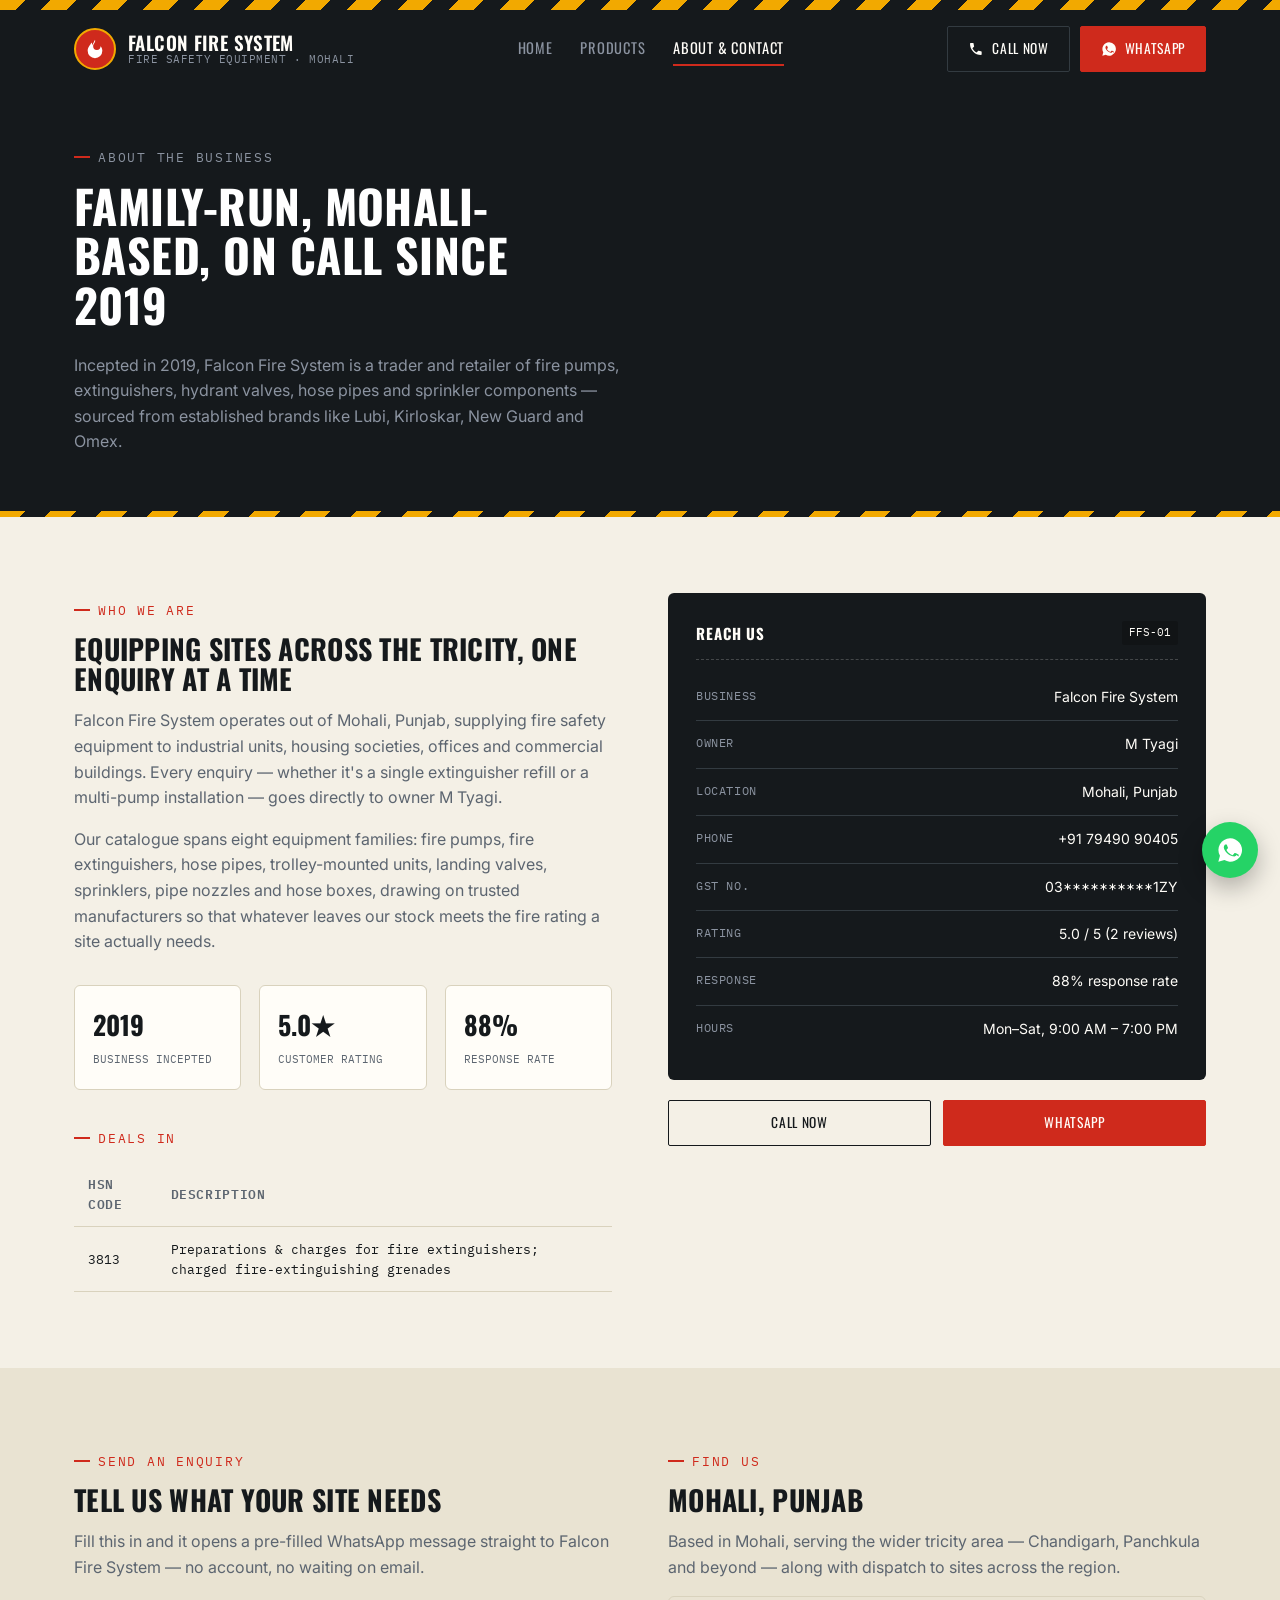
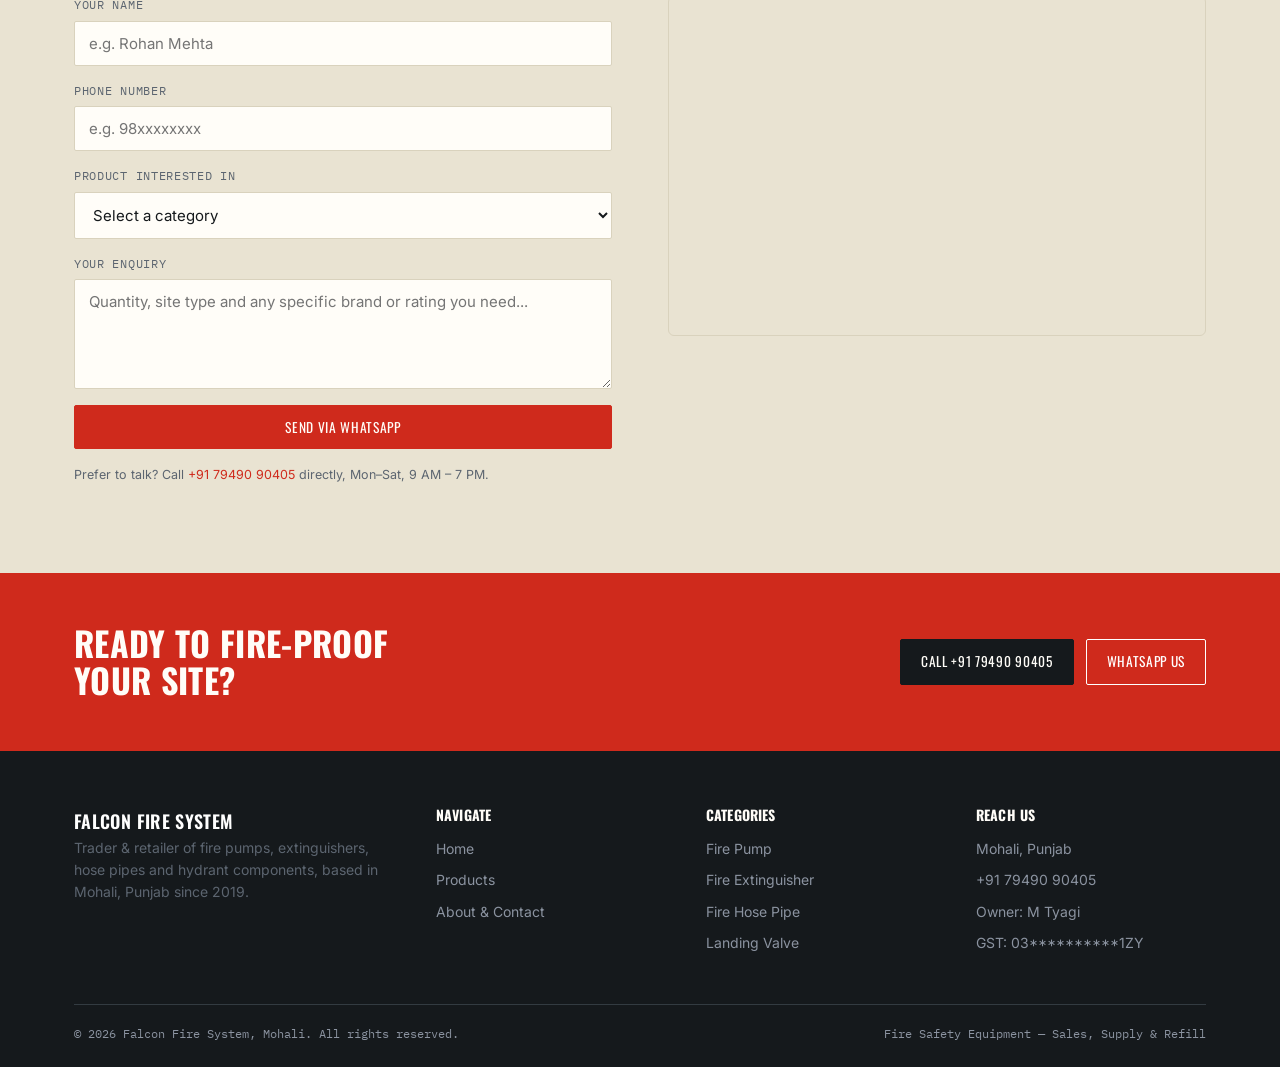
==== contact.html @ ad1ed97c "Update project" ====
<!DOCTYPE html>
<html lang="en">
<head>
<meta charset="UTF-8">
<meta name="viewport" content="width=device-width, initial-scale=1.0">
<title>About &amp; Contact | Falcon Fire System, Mohali</title>
<meta name="description" content="About Falcon Fire System — a Mohali-based fire safety trader since 2019. Call, WhatsApp or send an enquiry to owner M Tyagi.">
<link rel="icon" href="data:image/svg+xml,%3Csvg xmlns='http://www.w3.org/2000/svg' viewBox='0 0 100 100'%3E%3Ccircle cx='50' cy='50' r='48' fill='%23cf2a1c'/%3E%3Ctext x='50' y='68' font-size='60' text-anchor='middle' fill='white'%3E%F0%9F%94%A5%3C/text%3E%3C/svg%3E">
<link rel="stylesheet" href="style.css">
</head>
<body>

<div class="hazard"></div>
<header class="site-header">
  <div class="wrap header-inner">
    <a href="index.html" class="brand">
      <span class="brand-mark">
        <svg viewBox="0 0 24 24" fill="none" xmlns="http://www.w3.org/2000/svg"><path d="M12 2c1 3-2 4-2 7a4 4 0 0 0 8 0c1.5 1.5 2 3.5 2 5a8 8 0 1 1-16 0c0-4 3-6 4-9 1 1 1 2 1 3 1-2 2-4 3-6Z" fill="#fff"/></svg>
      </span>
      <span class="brand-text">
        <span class="brand-name">Falcon Fire System</span>
        <span class="brand-sub">FIRE SAFETY EQUIPMENT · MOHALI</span>
      </span>
    </a>
    <nav class="main-nav" id="mainNav">
      <ul>
        <li><a href="index.html">Home</a></li>
        <li><a href="products.html">Products</a></li>
        <li><a href="contact.html" class="active">About &amp; Contact</a></li>
      </ul>
    </nav>
    <div class="header-cta">
      <a href="tel:+917949090405" class="btn btn-ghost"><svg viewBox="0 0 24 24" fill="currentColor"><path d="M6.6 10.8c1.4 2.7 3.6 4.9 6.3 6.3l2.1-2.1c.3-.3.7-.4 1-.2 1.1.4 2.3.6 3.5.6.6 0 1 .4 1 1V20c0 .6-.4 1-1 1C10.6 21 3 13.4 3 4c0-.6.4-1 1-1h3.5c.6 0 1 .4 1 1 0 1.2.2 2.4.6 3.5.1.4 0 .8-.2 1L6.6 10.8Z"/></svg><span class="btn-ghost-text">Call Now</span></a>
      <a href="https://wa.me/917949090405?text=Hi%20Falcon%20Fire%20System%2C%20I%27d%20like%20a%20quote." target="_blank" rel="noopener" class="btn btn-fire"><svg viewBox="0 0 24 24" fill="currentColor"><path d="M12 2a10 10 0 0 0-8.6 15L2 22l5.2-1.4A10 10 0 1 0 12 2Zm5.6 14.2c-.2.6-1.3 1.2-1.8 1.3-.5.1-1 .1-3.3-.7-2.8-1-4.5-3.9-4.7-4.1-.1-.2-1.1-1.5-1.1-2.8s.7-2 .9-2.3c.2-.2.5-.3.7-.3h.5c.2 0 .4 0 .6.5.2.6.7 1.9.8 2 .1.2.1.4 0 .6-.1.2-.2.3-.4.5-.2.2-.4.4-.5.6-.2.2-.4.4-.2.7.2.4.9 1.5 1.9 2.4 1.3 1.2 2.4 1.5 2.8 1.7.4.2.6.1.8-.1.2-.3.9-1 1.1-1.4.2-.3.5-.3.8-.2.3.1 2 .9 2.3 1.1.3.2.5.3.6.4.1.2.1.9-.1 1.5Z"/></svg>WhatsApp</a>
    </div>
    <button class="nav-toggle" id="navToggle" aria-label="Toggle menu" aria-expanded="false">
      <svg viewBox="0 0 24 24" fill="none" stroke="currentColor" stroke-width="2"><path d="M3 6h18M3 12h18M3 18h18"/></svg>
    </button>
  </div>
</header>

<section class="bg-ink" style="padding:52px 0 40px;">
  <div class="wrap">
    <p class="eyebrow">About The Business</p>
    <h1 style="color:#fff;font-size:clamp(30px,4vw,46px);max-width:20ch;">Family-run, Mohali-based, on call since 2019</h1>
    <p style="max-width:56ch;">Incepted in 2019, Falcon Fire System is a trader and retailer of fire pumps, extinguishers, hydrant valves, hose pipes and sprinkler components — sourced from established brands like Lubi, Kirloskar, New Guard and Omex.</p>
  </div>
</section>
<div class="hazard thin"></div>

<section>
  <div class="wrap split">
    <div class="reveal">
      <p class="eyebrow">Who We Are</p>
      <h2 style="font-size:28px;">Equipping sites across the tricity, one enquiry at a time</h2>
      <p>Falcon Fire System operates out of Mohali, Punjab, supplying fire safety equipment to industrial units, housing societies, offices and commercial buildings. Every enquiry — whether it's a single extinguisher refill or a multi-pump installation — goes directly to owner M Tyagi.</p>
      <p>Our catalogue spans eight equipment families: fire pumps, fire extinguishers, hose pipes, trolley-mounted units, landing valves, sprinklers, pipe nozzles and hose boxes, drawing on trusted manufacturers so that whatever leaves our stock meets the fire rating a site actually needs.</p>
      <div class="stat-row">
        <div class="stat-box"><strong>2019</strong><span>Business Incepted</span></div>
        <div class="stat-box"><strong>5.0★</strong><span>Customer Rating</span></div>
        <div class="stat-box"><strong>88%</strong><span>Response Rate</span></div>
      </div>
      <p class="eyebrow" style="margin-top:8px;">Deals In</p>
      <table class="hsn-table">
        <thead><tr><th>HSN Code</th><th>Description</th></tr></thead>
        <tbody>
          <tr><td>3813</td><td>Preparations &amp; charges for fire extinguishers; charged fire-extinguishing grenades</td></tr>
        </tbody>
      </table>
    </div>

    <div class="reveal">
      <div class="info-tag">
        <div class="hero-tag-head" style="border-bottom-color:rgba(255,255,255,.2);">
          <strong>Reach Us</strong>
          <span class="mono">FFS-01</span>
        </div>
        <div class="info-row"><span>Business</span><span>Falcon Fire System</span></div>
        <div class="info-row"><span>Owner</span><span>M Tyagi</span></div>
        <div class="info-row"><span>Location</span><span>Mohali, Punjab</span></div>
        <div class="info-row"><span>Phone</span><span><a href="tel:+917949090405">+91 79490 90405</a></span></div>
        <div class="info-row"><span>GST No.</span><span>03**********1ZY</span></div>
        <div class="info-row"><span>Rating</span><span>5.0 / 5 (2 reviews)</span></div>
        <div class="info-row"><span>Response</span><span>88% response rate</span></div>
        <div class="info-row"><span>Hours</span><span>Mon–Sat, 9:00 AM – 7:00 PM</span></div>
      </div>
      <div style="display:flex;gap:12px;margin-top:20px;">
        <a href="tel:+917949090405" class="btn btn-outline" style="flex:1;justify-content:center;">Call Now</a>
        <a href="https://wa.me/917949090405?text=Hi%20Falcon%20Fire%20System%2C%20I%27d%20like%20a%20quote." target="_blank" rel="noopener" class="btn btn-fire" style="flex:1;justify-content:center;">WhatsApp</a>
      </div>
    </div>
  </div>
</section>

<section class="bg-dim">
  <div class="wrap split">
    <div class="reveal">
      <p class="eyebrow">Send An Enquiry</p>
      <h2 style="font-size:28px;">Tell us what your site needs</h2>
      <p>Fill this in and it opens a pre-filled WhatsApp message straight to Falcon Fire System — no account, no waiting on email.</p>
      <form class="contact-form" id="contactForm" novalidate>
        <div class="field">
          <label for="name">Your Name</label>
          <input type="text" id="name" name="name" placeholder="e.g. Rohan Mehta" required>
        </div>
        <div class="field">
          <label for="phone">Phone Number</label>
          <input type="tel" id="phone" name="phone" placeholder="e.g. 98xxxxxxxx" required>
        </div>
        <div class="field">
          <label for="product">Product Interested In</label>
          <select id="product" name="product">
            <option value="">Select a category</option>
            <option>Fire Pump</option>
            <option>Electric Fire Pump Set</option>
            <option>Diesel Fire Pump Set</option>
            <option>Fire Pump Control Panel</option>
            <option>Fire Pump Manifold / Assembly</option>
            <option>Electric Fire Pump Set</option>
            <option>Diesel Fire Pump Set</option>
            <option>Fire Pump Control Panel</option>
            <option>Fire Pump Manifold / Assembly</option>
            <option>Fire Extinguisher</option>
            <option>Fire Hose Pipe</option>
            <option>Trolley Mounted Extinguisher</option>
            <option>Landing Valve</option>
            <option>Fire Sprinkler</option>
            <option>Pipe Nozzle</option>
            <option>Fire Hose Box</option>
            <option>Not Sure / Ask Falcon</option>
          </select>
        </div>
        <div class="field">
          <label for="message">Your Enquiry</label>
          <textarea id="message" name="message" placeholder="Quantity, site type and any specific brand or rating you need..." required></textarea>
        </div>
        <button type="submit" class="btn btn-fire" style="justify-content:center;">Send via WhatsApp</button>
        <p class="form-status" id="formStatus"></p>
        <p class="form-note">Prefer to talk? Call <a href="tel:+917949090405" style="color:var(--fire);">+91 79490 90405</a> directly, Mon–Sat, 9 AM – 7 PM.</p>
      </form>
    </div>

    <div class="reveal">
      <p class="eyebrow">Find Us</p>
      <h2 style="font-size:28px;">Mohali, Punjab</h2>
      <p>Based in Mohali, serving the wider tricity area — Chandigarh, Panchkula and beyond — along with dispatch to sites across the region.</p>
      <div class="map-block">
        <iframe
          src="https://www.google.com/maps?q=Mohali,Punjab&output=embed"
          width="100%" height="100%" style="border:0;" allowfullscreen loading="lazy"
          referrerpolicy="no-referrer-when-downgrade"
          title="Falcon Fire System location map">
        </iframe>
      </div>
    </div>
  </div>
</section>

<div class="cta-band">
  <div class="wrap cta-inner">
    <h2>Ready to fire-proof your site?</h2>
    <div class="cta-actions">
      <a href="tel:+917949090405" class="btn btn-dark">Call +91 79490 90405</a>
      <a href="https://wa.me/917949090405?text=Hi%20Falcon%20Fire%20System%2C%20I%27d%20like%20a%20quote." target="_blank" rel="noopener" class="btn btn-ghost" style="border-color:#fff;color:#fff;">WhatsApp Us</a>
    </div>
  </div>
</div>

<footer class="site-footer">
  <div class="wrap">
    <div class="footer-grid">
      <div class="footer-brand">
        <span class="brand-name" style="color:#fff;font-family:'Oswald',sans-serif;font-size:18px;">Falcon Fire System</span>
        <p>Trader &amp; retailer of fire pumps, extinguishers, hose pipes and hydrant components, based in Mohali, Punjab since 2019.</p>
      </div>
      <div>
        <h4>Navigate</h4>
        <ul>
          <li><a href="index.html">Home</a></li>
          <li><a href="products.html">Products</a></li>
          <li><a href="contact.html">About &amp; Contact</a></li>
        </ul>
      </div>
      <div>
        <h4>Categories</h4>
        <ul>
          <li><a href="products.html#fire-pump">Fire Pump</a></li>
          <li><a href="products.html#fire-extinguisher">Fire Extinguisher</a></li>
          <li><a href="products.html#fire-hose-pipe">Fire Hose Pipe</a></li>
          <li><a href="products.html#landing-valve">Landing Valve</a></li>
        </ul>
      </div>
      <div>
        <h4>Reach Us</h4>
        <ul>
          <li>Mohali, Punjab</li>
          <li><a href="tel:+917949090405">+91 79490 90405</a></li>
          <li>Owner: M Tyagi</li>
          <li>GST: 03**********1ZY</li>
        </ul>
      </div>
    </div>
    <div class="footer-bottom">
      <span>© <span id="year"></span> Falcon Fire System, Mohali. All rights reserved.</span>
      <span>Fire Safety Equipment — Sales, Supply &amp; Refill</span>
    </div>
  </div>
</footer>

<a href="https://wa.me/917949090405?text=Hi%20Falcon%20Fire%20System%2C%20I%27d%20like%20a%20quote." target="_blank" rel="noopener" class="whatsapp-float" aria-label="Chat on WhatsApp">
  <svg viewBox="0 0 24 24"><path d="M12 2a10 10 0 0 0-8.6 15L2 22l5.2-1.4A10 10 0 1 0 12 2Zm5.6 14.2c-.2.6-1.3 1.2-1.8 1.3-.5.1-1 .1-3.3-.7-2.8-1-4.5-3.9-4.7-4.1-.1-.2-1.1-1.5-1.1-2.8s.7-2 .9-2.3c.2-.2.5-.3.7-.3h.5c.2 0 .4 0 .6.5.2.6.7 1.9.8 2 .1.2.1.4 0 .6-.1.2-.2.3-.4.5-.2.2-.4.4-.5.6-.2.2-.4.4-.2.7.2.4.9 1.5 1.9 2.4 1.3 1.2 2.4 1.5 2.8 1.7.4.2.6.1.8-.1.2-.3.9-1 1.1-1.4.2-.3.5-.3.8-.2.3.1 2 .9 2.3 1.1.3.2.5.3.6.4.1.2.1.9-.1 1.5Z"/></svg>
</a>

<script src="script.js"></script>
</body>
</html>
---- style.css ----
/* ==========================================================================
   FALCON FIRE SYSTEM — design tokens
   Palette:  --ink (charcoal steel) / --fire (alarm red) / --amber (hazard)
             --paper (warm off-white) / --steel (secondary text)
   Type:     Oswald (display/stencil) · Inter (body) · IBM Plex Mono (specs/codes)
   Signature: die-cut "inspection tag" card — modeled on the red service tag
              wired to every real extinguisher.
   ========================================================================== */

@import url('https://fonts.googleapis.com/css2?family=Oswald:wght@400;500;600;700&family=Inter:wght@400;500;600;700&family=IBM+Plex+Mono:wght@400;500;600&display=swap');

:root{
  --ink:#15191c;
  --ink-soft:#20262b;
  --fire:#cf2a1c;
  --fire-dark:#a71f14;
  --amber:#f2a900;
  --paper:#f4f0e6;
  --paper-dim:#e9e3d2;
  --steel:#5c6570;
  --steel-light:#8b93a0;
  --line:#d9d2bd;
  --line-dark:#333b41;
  --white:#fffdf8;
  --radius:2px;
  --shadow:0 10px 30px rgba(21,25,28,0.12);
}

*,*::before,*::after{box-sizing:border-box;}
html{scroll-behavior:smooth;}
@media (prefers-reduced-motion:reduce){
  html{scroll-behavior:auto;}
  *{animation-duration:0.01ms !important;animation-iteration-count:1 !important;transition-duration:0.01ms !important;}
}

body{
  margin:0;
  background:var(--paper);
  color:var(--ink);
  font-family:'Inter',sans-serif;
  font-size:16px;
  line-height:1.6;
  -webkit-font-smoothing:antialiased;
}

h1,h2,h3,h4{
  font-family:'Oswald',sans-serif;
  text-transform:uppercase;
  letter-spacing:0.01em;
  margin:0 0 .5em;
  color:var(--ink);
  line-height:1.08;
}

p{margin:0 0 1em;color:var(--steel);}
a{color:inherit;text-decoration:none;}
ul{margin:0;padding:0;list-style:none;}
img{max-width:100%;display:block;}
.mono{font-family:'IBM Plex Mono',monospace;}

.wrap{max-width:1180px;margin:0 auto;padding:0 24px;}
.eyebrow{
  font-family:'IBM Plex Mono',monospace;
  font-size:12.5px;
  letter-spacing:0.14em;
  text-transform:uppercase;
  color:var(--fire);
  display:inline-flex;
  align-items:center;
  gap:8px;
  margin-bottom:14px;
}
.eyebrow::before{content:"";width:16px;height:2px;background:var(--fire);display:inline-block;}

/* ---------- hazard stripe divider (signature motif, used sparingly) ---------- */
.hazard{
  height:10px;
  background:repeating-linear-gradient(135deg,var(--amber) 0 18px,var(--ink) 18px 36px);
}
.hazard.thin{height:6px;}

/* ---------- header ---------- */
.site-header{
  background:var(--ink);
  color:var(--white);
  position:sticky;
  top:0;
  z-index:50;
}
.header-inner{
  display:flex;
  align-items:center;
  justify-content:space-between;
  padding:16px 24px;
  gap:20px;
}
.brand{display:flex;align-items:center;gap:12px;}
.brand-mark{
  width:42px;height:42px;flex:0 0 42px;
  background:var(--fire);
  border-radius:50%;
  display:flex;align-items:center;justify-content:center;
  border:2px solid var(--amber);
}
.brand-mark svg{width:22px;height:22px;}
.brand-text{display:flex;flex-direction:column;line-height:1.15;}
.brand-name{font-family:'Oswald',sans-serif;font-size:19px;font-weight:600;letter-spacing:.02em;text-transform:uppercase;}
.brand-sub{font-family:'IBM Plex Mono',monospace;font-size:11px;color:var(--steel-light);letter-spacing:.05em;}

.main-nav{display:flex;align-items:center;gap:32px;}
.main-nav ul{display:flex;gap:28px;}
.main-nav a{
  font-family:'Oswald',sans-serif;
  font-size:14.5px;
  letter-spacing:.05em;
  text-transform:uppercase;
  color:var(--steel-light);
  padding:6px 0;
  border-bottom:2px solid transparent;
  transition:color .15s, border-color .15s;
}
.main-nav a:hover,.main-nav a.active{color:var(--white);border-color:var(--fire);}

.header-cta{display:flex;gap:10px;align-items:center;}
.nav-toggle{
  display:none;
  background:none;border:1px solid var(--line-dark);border-radius:var(--radius);
  width:42px;height:42px;color:var(--white);cursor:pointer;
  align-items:center;justify-content:center;
}
.nav-toggle svg{width:20px;height:20px;}

.btn{
  font-family:'Oswald',sans-serif;
  font-size:13.5px;
  letter-spacing:.05em;
  text-transform:uppercase;
  padding:11px 20px;
  border-radius:var(--radius);
  display:inline-flex;
  align-items:center;
  gap:8px;
  border:1.5px solid transparent;
  cursor:pointer;
  transition:transform .12s ease, background .15s, border-color .15s, color .15s;
  white-space:nowrap;
}
.btn:active{transform:translateY(1px);}
.btn-fire{background:var(--fire);color:var(--white);border-color:var(--fire);}
.btn-fire:hover{background:var(--fire-dark);border-color:var(--fire-dark);}
.btn-ghost{background:transparent;color:var(--white);border-color:var(--line-dark);}
.btn-ghost:hover{border-color:var(--amber);color:var(--amber);}
.btn-dark{background:var(--ink);color:var(--white);border-color:var(--ink);}
.btn-dark:hover{background:var(--ink-soft);}
.btn-outline{background:transparent;color:var(--ink);border-color:var(--ink);}
.btn-outline:hover{background:var(--ink);color:var(--white);}
.btn svg{width:16px;height:16px;flex:0 0 16px;}

/* ---------- hero ---------- */
.hero{
  background:var(--ink);
  color:var(--white);
  padding:72px 0 88px;
  position:relative;
  overflow:hidden;
}
.hero::after{
  content:"";
  position:absolute;
  right:-10%;
  top:-20%;
  width:520px;height:520px;
  background:radial-gradient(circle,rgba(207,42,28,.35) 0%,rgba(207,42,28,0) 70%);
  pointer-events:none;
}
.hero-grid{display:grid;grid-template-columns:1.1fr .9fr;gap:56px;align-items:center;position:relative;z-index:1;}
.hero h1{
  font-size:clamp(38px,5.2vw,64px);
  color:var(--white);
  max-width:12ch;
}
.hero h1 span{color:var(--amber);}
.hero-lede{color:var(--steel-light);font-size:17.5px;max-width:46ch;margin-bottom:28px;}
.hero-actions{display:flex;gap:14px;flex-wrap:wrap;margin-bottom:34px;}
.hero-meta{display:flex;gap:28px;flex-wrap:wrap;border-top:1px solid var(--line-dark);padding-top:22px;}
.hero-meta div{display:flex;flex-direction:column;gap:2px;}
.hero-meta strong{font-family:'Oswald',sans-serif;font-size:24px;color:var(--white);}
.hero-meta span{font-family:'IBM Plex Mono',monospace;font-size:11.5px;color:var(--steel-light);letter-spacing:.04em;text-transform:uppercase;}

/* the tag illustration on the hero */
.hero-tag{
  background:var(--fire);
  border-radius:6px;
  padding:30px 26px;
  position:relative;
  color:var(--white);
  transform:rotate(2.5deg);
  box-shadow:0 25px 50px rgba(0,0,0,.4);
}
.hero-tag::before{
  content:"";
  position:absolute;
  top:18px;left:-14px;
  width:26px;height:26px;
  background:var(--ink);
  border-radius:50%;
  border:4px solid var(--paper);
}
.hero-tag-head{display:flex;justify-content:space-between;align-items:flex-start;border-bottom:1.5px dashed rgba(255,255,255,.5);padding-bottom:14px;margin-bottom:14px;}
.hero-tag-head strong{font-family:'Oswald',sans-serif;font-size:15px;letter-spacing:.06em;text-transform:uppercase;}
.hero-tag-head span{font-family:'IBM Plex Mono',monospace;font-size:11px;background:rgba(0,0,0,.2);padding:3px 7px;border-radius:2px;}
.hero-tag-row{display:flex;justify-content:space-between;font-family:'IBM Plex Mono',monospace;font-size:13px;padding:6px 0;border-bottom:1px solid rgba(255,255,255,.18);}
.hero-tag-row span:first-child{color:rgba(255,255,255,.7);}
.hero-tag-foot{margin-top:14px;font-family:'IBM Plex Mono',monospace;font-size:11px;color:rgba(255,255,255,.8);}

/* ---------- section shell ---------- */
section{padding:76px 0;}
.section-head{display:flex;justify-content:space-between;align-items:flex-end;gap:24px;margin-bottom:40px;flex-wrap:wrap;}
.section-head h2{font-size:clamp(28px,3.4vw,40px);max-width:16ch;}
.section-head p{max-width:40ch;margin:0;}

.bg-ink{background:var(--ink);color:var(--white);}
.bg-ink h2,.bg-ink h3,.bg-ink h4{color:var(--white);}
.bg-ink p{color:var(--steel-light);}
.bg-dim{background:var(--paper-dim);}

/* ---------- trust bar ---------- */
.trust-bar{
  display:grid;
  grid-template-columns:repeat(4,1fr);
  border-top:1px solid var(--line-dark);
  border-bottom:1px solid var(--line-dark);
}
.trust-bar div{padding:22px 24px;border-right:1px solid var(--line-dark);}
.trust-bar div:last-child{border-right:none;}
.trust-bar strong{display:block;font-family:'Oswald',sans-serif;font-size:26px;color:var(--white);}
.trust-bar span{font-family:'IBM Plex Mono',monospace;font-size:11.5px;color:var(--steel-light);text-transform:uppercase;letter-spacing:.04em;}

/* ---------- inspection-tag cards (signature) ---------- */
.tag-grid{display:grid;grid-template-columns:repeat(4,1fr);gap:22px;}
.tag-card{
  background:var(--white);
  border:1px solid var(--line);
  border-radius:6px;
  padding:22px 20px 20px;
  position:relative;
  transition:transform .18s ease, box-shadow .18s ease, border-color .18s ease;
}
.tag-card::before{
  content:"";
  position:absolute;
  top:16px;left:-9px;
  width:16px;height:16px;
  background:var(--paper);
  border:3px solid var(--ink);
  border-radius:50%;
}
.tag-card::after{
  content:"";
  position:absolute;
  left:14px;right:14px;top:56px;
  border-top:1.5px dashed var(--line);
}
.tag-card:hover{transform:translateY(-4px);box-shadow:var(--shadow);border-color:var(--fire);}
.tag-card-num{font-family:'IBM Plex Mono',monospace;font-size:11px;color:var(--fire);letter-spacing:.06em;}
.tag-card h3{font-size:19px;margin:10px 0 22px;min-height:46px;}
.tag-card p{font-size:13.5px;margin-bottom:0;}
.tag-card .count{font-family:'IBM Plex Mono',monospace;font-size:12px;color:var(--steel);}

/* ---------- product cards ---------- */
.filter-bar{display:flex;flex-wrap:wrap;gap:10px;margin-bottom:36px;}
.filter-btn{
  font-family:'IBM Plex Mono',monospace;
  font-size:12.5px;
  letter-spacing:.03em;
  text-transform:uppercase;
  padding:9px 16px;
  border:1.5px solid var(--line);
  border-radius:20px;
  background:var(--white);
  color:var(--steel);
  cursor:pointer;
  transition:all .15s;
}
.filter-btn:hover{border-color:var(--fire);color:var(--fire);}
.filter-btn.active{background:var(--ink);border-color:var(--ink);color:var(--white);}

.product-grid{display:grid;grid-template-columns:repeat(3,1fr);gap:24px;}
.product-card{
  background:var(--white);
  border:1px solid var(--line);
  border-radius:6px;
  overflow:hidden;
  transition:transform .18s ease, box-shadow .18s ease;
  display:flex;flex-direction:column;
}
.product-card:hover{transform:translateY(-4px);box-shadow:var(--shadow);}
.product-media{
  height:8px;
  background:repeating-linear-gradient(135deg,var(--amber) 0 12px,var(--ink) 12px 24px);
}
.product-body{padding:20px 20px 22px;display:flex;flex-direction:column;gap:12px;flex:1;}
.product-cat{font-family:'IBM Plex Mono',monospace;font-size:10.5px;text-transform:uppercase;letter-spacing:.08em;color:var(--fire);}
.product-card h3{font-size:17px;margin:0;text-transform:none;letter-spacing:0;font-weight:600;}
.product-price{font-family:'IBM Plex Mono',monospace;font-size:18px;color:var(--ink);font-weight:600;}
.product-price span{font-size:12px;color:var(--steel);font-weight:400;}
.spec-list{display:grid;grid-template-columns:1fr 1fr;gap:6px 12px;padding-top:10px;border-top:1px solid var(--line);margin-top:auto;}
.spec-list div{font-family:'IBM Plex Mono',monospace;font-size:11.5px;color:var(--steel);}
.spec-list b{color:var(--ink);display:block;font-size:12px;}
.product-actions{display:flex;gap:8px;margin-top:6px;}
.product-actions .btn{flex:1;justify-content:center;padding:9px 10px;font-size:12px;}

.hidden{display:none !important;}

/* ---------- process ---------- */
.process-list{display:grid;grid-template-columns:repeat(4,1fr);gap:0;border-top:1px solid var(--line-dark);}
.process-item{padding:26px 22px;border-right:1px solid var(--line-dark);}
.process-item:last-child{border-right:none;}
.process-num{font-family:'IBM Plex Mono',monospace;color:var(--amber);font-size:13px;}
.process-item h4{color:var(--white);font-size:17px;margin:10px 0 8px;}
.process-item p{font-size:13.5px;color:var(--steel-light);margin:0;}

/* ---------- CTA band ---------- */
.cta-band{
  background:var(--fire);
  color:var(--white);
  padding:52px 0;
}
.cta-inner{display:flex;justify-content:space-between;align-items:center;gap:24px;flex-wrap:wrap;}
.cta-inner h2{color:var(--white);font-size:clamp(24px,3vw,34px);margin:0;max-width:20ch;}
.cta-inner .btn-dark{background:var(--ink);border-color:var(--ink);}
.cta-actions{display:flex;gap:12px;flex-wrap:wrap;}

/* ---------- about / contact ---------- */
.split{display:grid;grid-template-columns:1fr 1fr;gap:56px;align-items:start;}
.info-tag{
  background:var(--ink);
  color:var(--white);
  border-radius:6px;
  padding:28px;
}
.info-row{display:flex;justify-content:space-between;padding:12px 0;border-bottom:1px solid var(--line-dark);font-size:14px;}
.info-row:last-child{border-bottom:none;}
.info-row span:first-child{color:var(--steel-light);font-family:'IBM Plex Mono',monospace;font-size:12px;text-transform:uppercase;letter-spacing:.05em;}
.info-row span:last-child{text-align:right;}

.stat-row{display:grid;grid-template-columns:repeat(3,1fr);gap:18px;margin:30px 0;}
.stat-box{border:1px solid var(--line);border-radius:6px;padding:18px;background:var(--white);}
.stat-box strong{display:block;font-family:'Oswald',sans-serif;font-size:26px;}
.stat-box span{font-family:'IBM Plex Mono',monospace;font-size:11px;color:var(--steel);text-transform:uppercase;}

form.contact-form{display:flex;flex-direction:column;gap:16px;}
.field{display:flex;flex-direction:column;gap:6px;}
.field label{font-family:'IBM Plex Mono',monospace;font-size:11.5px;text-transform:uppercase;letter-spacing:.06em;color:var(--steel);}
.field input,.field select,.field textarea{
  font-family:'Inter',sans-serif;
  font-size:15px;
  padding:12px 14px;
  border:1.5px solid var(--line);
  border-radius:var(--radius);
  background:var(--white);
  color:var(--ink);
}
.field input:focus,.field select:focus,.field textarea:focus{
  outline:none;border-color:var(--fire);
  box-shadow:0 0 0 3px rgba(207,42,28,.12);
}
.field textarea{resize:vertical;min-height:110px;}
.form-note{font-size:12.5px;color:var(--steel);}
.form-status{font-family:'IBM Plex Mono',monospace;font-size:13px;padding:10px 14px;border-radius:4px;display:none;}
.form-status.show{display:block;}
.form-status.ok{background:#e7f4ea;color:#1c6b32;border:1px solid #bfe3c7;}

.hsn-table{width:100%;border-collapse:collapse;font-family:'IBM Plex Mono',monospace;font-size:12.5px;}
.hsn-table th,.hsn-table td{text-align:left;padding:12px 14px;border-bottom:1px solid var(--line);}
.hsn-table th{text-transform:uppercase;letter-spacing:.05em;color:var(--steel);font-weight:600;}

.map-block{border:1px solid var(--line);border-radius:6px;overflow:hidden;height:340px;}

/* ---------- footer ---------- */
.site-footer{background:var(--ink);color:var(--steel-light);padding:56px 0 24px;}
.footer-grid{display:grid;grid-template-columns:1.4fr 1fr 1fr 1fr;gap:40px;margin-bottom:40px;}
.footer-grid h4{color:var(--white);font-size:14px;margin-bottom:16px;}
.footer-grid li{margin-bottom:9px;font-size:14px;}
.footer-grid a:hover{color:var(--amber);}
.footer-brand p{max-width:34ch;font-size:14px;}
.footer-bottom{
  border-top:1px solid var(--line-dark);
  padding-top:20px;
  display:flex;justify-content:space-between;flex-wrap:wrap;gap:10px;
  font-family:'IBM Plex Mono',monospace;font-size:11.5px;color:var(--steel-light);
}

.whatsapp-float{
  position:fixed;right:22px;bottom:22px;z-index:60;
  width:56px;height:56px;border-radius:50%;
  background:#25d366;display:flex;align-items:center;justify-content:center;
  box-shadow:0 10px 24px rgba(0,0,0,.28);
  transition:transform .15s;
}
.whatsapp-float:hover{transform:scale(1.08);}
.whatsapp-float svg{width:28px;height:28px;fill:#fff;}

/* ---------- reveal-on-scroll ---------- */
.reveal{opacity:0;transform:translateY(18px);transition:opacity .5s ease, transform .5s ease;}
.reveal.in{opacity:1;transform:translateY(0);}

/* ==========================================================================
   Responsive
   ========================================================================== */
@media (max-width:980px){
  .hero-grid{grid-template-columns:1fr;}
  .hero-tag{max-width:380px;transform:rotate(1deg);}
  .tag-grid{grid-template-columns:repeat(2,1fr);}
  .product-grid{grid-template-columns:repeat(2,1fr);}
  .process-list{grid-template-columns:repeat(2,1fr);}
  .process-item{border-bottom:1px solid var(--line-dark);}
  .footer-grid{grid-template-columns:1fr 1fr;}
  .split{grid-template-columns:1fr;}
  .trust-bar{grid-template-columns:repeat(2,1fr);}
}
@media (max-width:760px){
  .main-nav{
    position:absolute;top:100%;left:0;right:0;
    background:var(--ink);
    flex-direction:column;align-items:stretch;
    padding:10px 24px 22px;
    display:none;
    border-top:1px solid var(--line-dark);
  }
  .main-nav.open{display:flex;}
  .main-nav ul{flex-direction:column;gap:4px;}
  .main-nav ul a{display:block;padding:12px 0;border-bottom:1px solid var(--line-dark);}
  .header-cta .btn-ghost-text{display:none;}
  .nav-toggle{display:flex;}
  .header-cta{gap:8px;}
  section{padding:56px 0;}
  .hero{padding:52px 0 64px;}
  .tag-grid{grid-template-columns:1fr 1fr;}
  .product-grid{grid-template-columns:1fr;}
  .cta-inner{flex-direction:column;align-items:flex-start;}
  .footer-grid{grid-template-columns:1fr 1fr;gap:28px;}
  .hero-meta{gap:20px;}
}
@media (max-width:480px){
  .tag-grid{grid-template-columns:1fr;}
  .trust-bar{grid-template-columns:1fr 1fr;}
  .footer-grid{grid-template-columns:1fr;}
}

/* =========================================================
   PREMIUM FIRE PUMP CATALOGUE — 2026 PRODUCT UPDATE
   ========================================================= */
.catalog-hero{
  background:
    radial-gradient(circle at 82% 24%,rgba(207,42,28,.18),transparent 34%),
    linear-gradient(135deg,#101316 0%,#181c20 58%,#20252a 100%);
  color:#fff;
  padding:66px 0;
  overflow:hidden;
}
.catalog-hero-grid{display:grid;grid-template-columns:1.04fr .96fr;gap:52px;align-items:center;}
.catalog-hero h1{font-size:clamp(38px,5vw,62px);line-height:1.02;color:#fff;max-width:13ch;margin-bottom:20px;}
.catalog-lede{color:#c9ced4;font-size:16.5px;line-height:1.75;max-width:62ch;}
.catalog-stats{display:flex;gap:14px;flex-wrap:wrap;margin-top:28px;}
.catalog-stats div{min-width:138px;padding:14px 16px;border:1px solid rgba(255,255,255,.12);background:rgba(255,255,255,.045);border-radius:6px;}
.catalog-stats strong{display:block;font-family:'Oswald',sans-serif;font-size:24px;color:#fff;}
.catalog-stats span{font-family:'IBM Plex Mono',monospace;font-size:10.5px;color:#aeb5bc;text-transform:uppercase;letter-spacing:.05em;}
.catalog-hero-media{position:relative;border:1px solid rgba(255,255,255,.14);background:#e8e9ea;padding:10px;border-radius:10px;box-shadow:0 30px 70px rgba(0,0,0,.34);}
.catalog-hero-media::after{content:"";position:absolute;inset:-1px;border-radius:10px;pointer-events:none;box-shadow:inset 0 0 0 1px rgba(255,255,255,.12);}
.catalog-hero-media img{display:block;width:100%;aspect-ratio:4/3;object-fit:cover;border-radius:5px;}
.hero-product-chip{position:absolute;left:24px;bottom:24px;background:rgba(17,20,23,.92);color:#fff;padding:9px 13px;border-left:3px solid var(--fire);font-family:'IBM Plex Mono',monospace;font-size:11px;letter-spacing:.04em;text-transform:uppercase;box-shadow:0 8px 24px rgba(0,0,0,.25);}
.catalog-section{padding:72px 0 84px;background:linear-gradient(180deg,#f8f7f3 0%,#f1f0eb 100%);}
.catalog-topline{display:grid;grid-template-columns:1fr .75fr;gap:42px;align-items:end;margin-bottom:34px;}
.catalog-topline h2{font-size:clamp(30px,3.5vw,44px);margin-bottom:0;}
.catalog-topline>p{margin:0;color:var(--steel);font-size:14.5px;line-height:1.7;}
.catalog-count-row{display:flex;justify-content:space-between;align-items:center;gap:16px;flex-wrap:wrap;margin:-10px 0 26px;}
.catalog-count-row p{margin:0;font-size:12px;color:var(--steel);}
.quote-note{font-family:'IBM Plex Mono',monospace;font-size:11px;color:var(--steel);}
.quote-note b{color:var(--fire);}
.product-grid-premium{grid-template-columns:repeat(3,minmax(0,1fr));gap:24px;align-items:stretch;}
.product-card-premium{border:1px solid #d8d7d1;border-radius:9px;background:#fff;box-shadow:0 8px 22px rgba(20,25,29,.04);overflow:hidden;}
.product-card-premium:hover{transform:translateY(-7px);box-shadow:0 22px 45px rgba(20,25,29,.13);border-color:#c7c5bd;}
.product-image-wrap{height:250px;position:relative;overflow:hidden;background:#e5e6e7;border-bottom:1px solid #deddd7;}
.product-image-wrap img{width:100%;height:100%;object-fit:cover;display:block;transition:transform .45s ease;}
.product-card-premium:hover .product-image-wrap img{transform:scale(1.045);}
.product-image-wrap.portrait-media img{object-fit:contain;background:linear-gradient(135deg,#dedede,#f2f2f2);}
.product-code{position:absolute;top:14px;left:14px;background:rgba(15,17,19,.9);color:#fff;border-left:3px solid var(--fire);padding:7px 9px;font-family:'IBM Plex Mono',monospace;font-size:10px;letter-spacing:.07em;box-shadow:0 5px 15px rgba(0,0,0,.2);}
.product-card-premium .product-body{padding:20px 20px 22px;gap:11px;}
.product-card-premium .product-cat{display:inline-flex;align-self:flex-start;border:1px solid rgba(207,42,28,.22);background:rgba(207,42,28,.055);padding:5px 8px;border-radius:3px;color:var(--fire);font-weight:600;}
.product-card-premium h3{font-size:19px;line-height:1.34;min-height:52px;color:#171a1d;}
.product-desc{font-size:13.5px;line-height:1.62;color:#666c72;margin:0;min-height:66px;}
.spec-pills{display:flex;gap:6px;flex-wrap:wrap;padding-top:12px;border-top:1px solid #ecebe6;margin-top:auto;}
.spec-pills span{font-family:'IBM Plex Mono',monospace;font-size:9.5px;line-height:1.2;color:#50565c;background:#f4f3ef;border:1px solid #e1e0da;border-radius:20px;padding:6px 8px;}
.product-quote{display:flex;justify-content:space-between;align-items:end;gap:10px;padding-top:4px;font-family:'Oswald',sans-serif!important;font-size:19px!important;color:#15191c!important;text-transform:uppercase;letter-spacing:.02em;}
.product-quote span{font-family:'IBM Plex Mono',monospace;font-size:9.5px!important;text-transform:uppercase;color:#969a9d!important;}
.product-card-premium .product-actions{margin-top:2px;}
.product-card-premium .product-actions .btn{border-radius:4px;min-height:40px;}
.pump-benefits{padding:72px 0;}
.benefit-grid{display:grid;grid-template-columns:repeat(4,1fr);border:1px solid var(--line-dark);}
.benefit-card{padding:25px 22px;border-right:1px solid var(--line-dark);}
.benefit-card:last-child{border-right:none;}
.benefit-card>span{font-family:'IBM Plex Mono',monospace;color:var(--amber);font-size:11px;}
.benefit-card h3{font-size:17px;margin:11px 0 8px;color:#fff;}
.benefit-card p{font-size:13px;line-height:1.65;color:#aeb5bc;margin:0;}
.cta-kicker{font-family:'IBM Plex Mono',monospace;text-transform:uppercase;letter-spacing:.05em;font-size:11px!important;margin:0 0 4px!important;color:rgba(255,255,255,.75)!important;}

@media (max-width:1020px){
  .catalog-hero-grid{grid-template-columns:1fr;gap:34px;}
  .catalog-hero h1{max-width:15ch;}
  .catalog-hero-media{max-width:760px;}
  .product-grid-premium{grid-template-columns:repeat(2,minmax(0,1fr));}
  .catalog-topline{grid-template-columns:1fr;gap:14px;}
  .benefit-grid{grid-template-columns:repeat(2,1fr);}
  .benefit-card:nth-child(2){border-right:none;}
  .benefit-card:nth-child(-n+2){border-bottom:1px solid var(--line-dark);}
}
@media (max-width:640px){
  .catalog-hero{padding:46px 0;}
  .catalog-hero h1{font-size:38px;}
  .catalog-stats{display:grid;grid-template-columns:1fr 1fr;}
  .catalog-stats div:last-child{grid-column:1/-1;}
  .catalog-section{padding:52px 0 64px;}
  .product-grid-premium{grid-template-columns:1fr;gap:18px;}
  .product-image-wrap{height:auto;aspect-ratio:4/3;}
  .product-card-premium h3,.product-desc{min-height:0;}
  .catalog-count-row{align-items:flex-start;flex-direction:column;}
  .benefit-grid{grid-template-columns:1fr;}
  .benefit-card,.benefit-card:nth-child(2){border-right:none;border-bottom:1px solid var(--line-dark);}
  .benefit-card:last-child{border-bottom:none;}
}
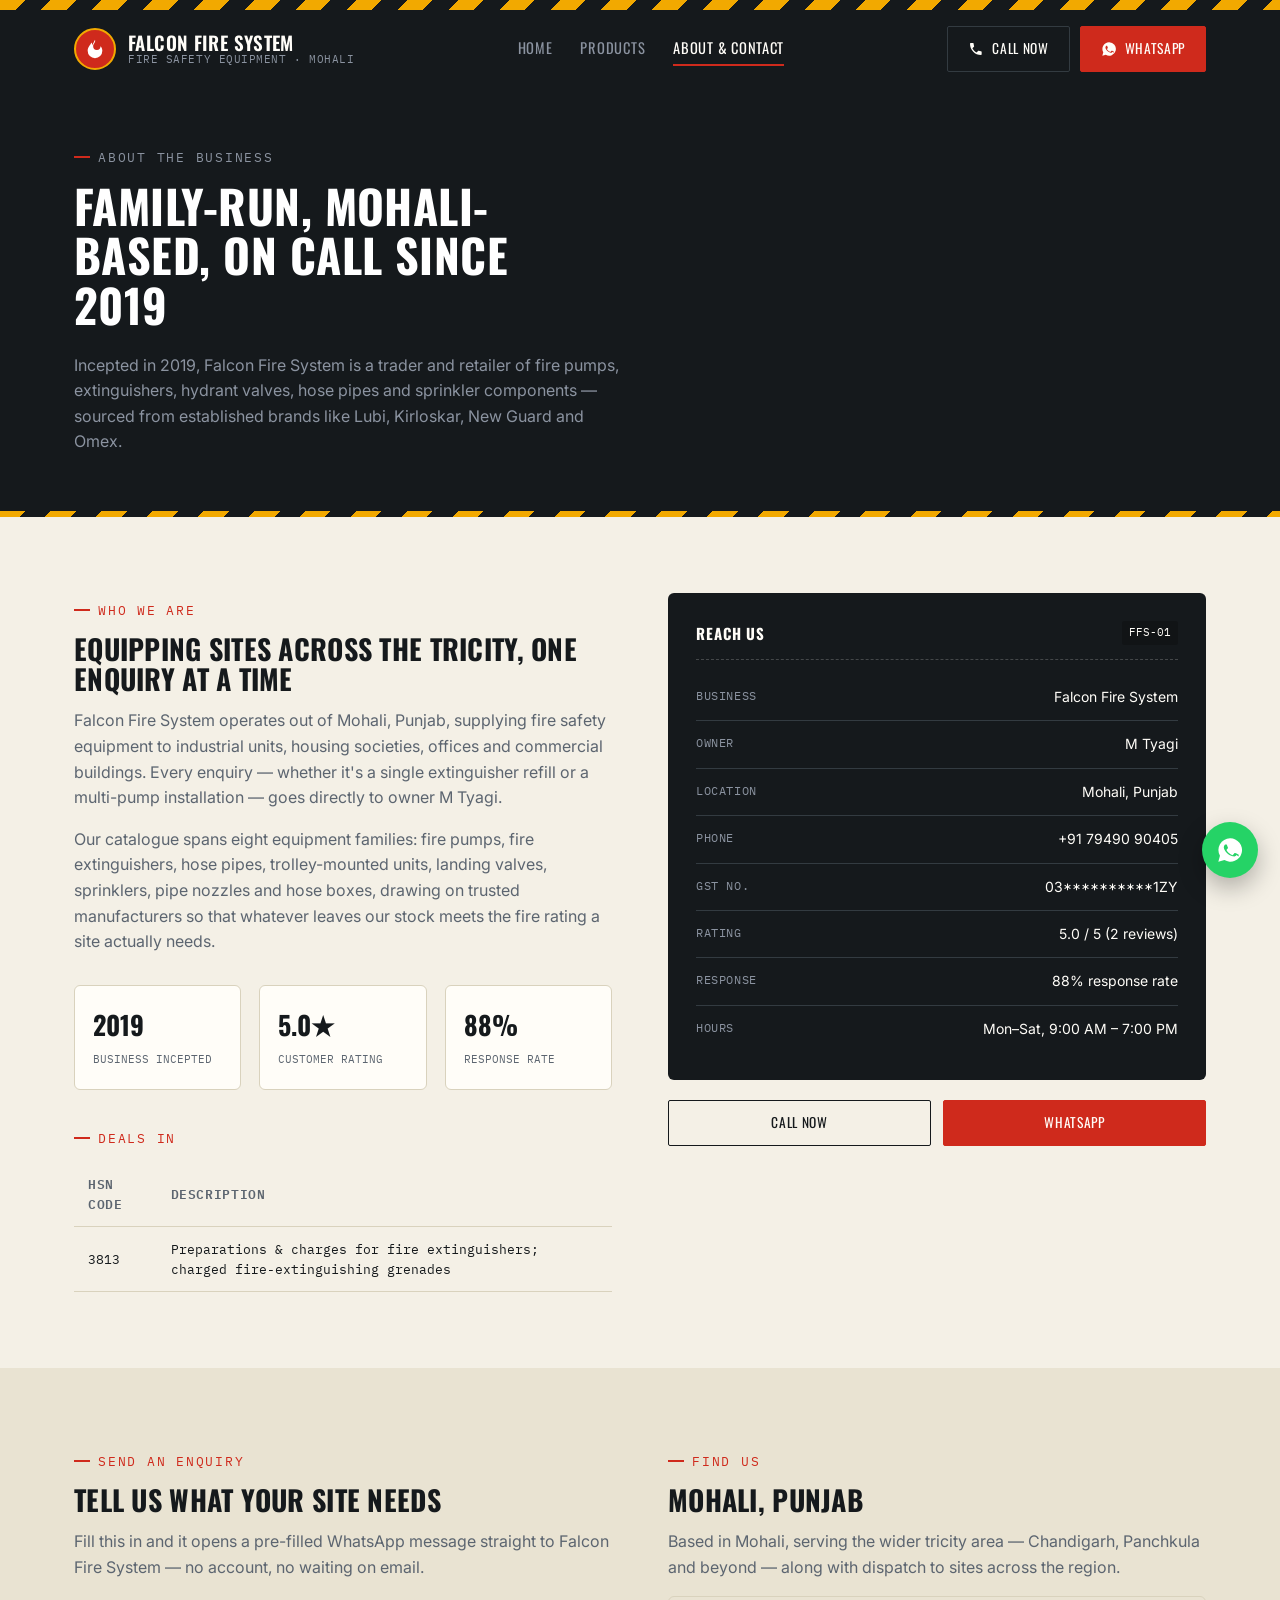
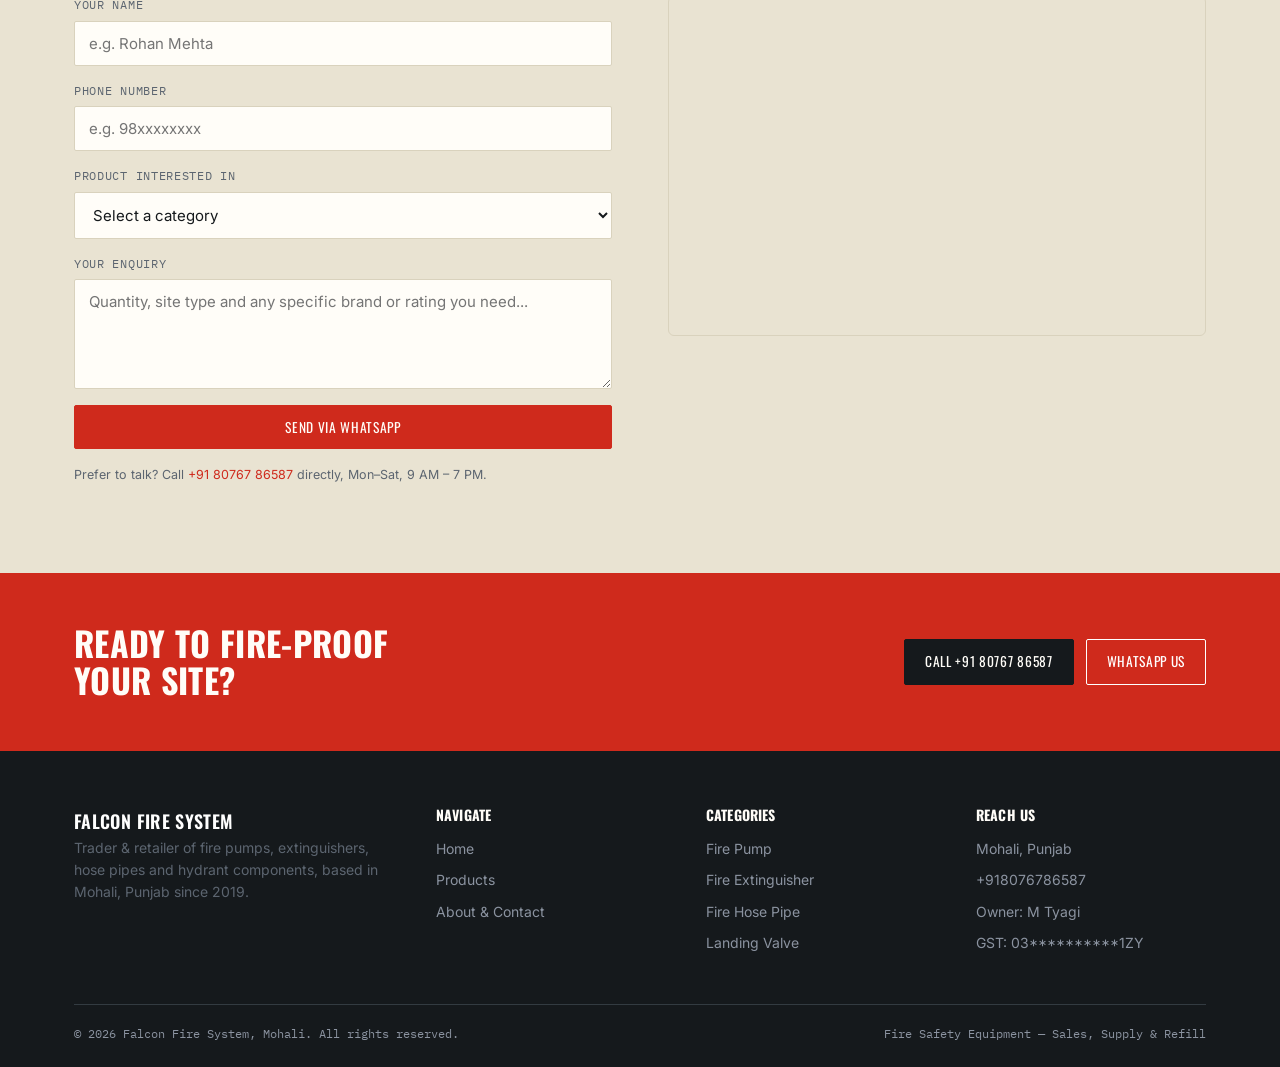
==== commit c2de3f6e: "Update project" ====
--- a/contact.html
+++ b/contact.html
@@ -30,8 +30,8 @@
       </ul>
     </nav>
     <div class="header-cta">
-      <a href="tel:+917949090405" class="btn btn-ghost"><svg viewBox="0 0 24 24" fill="currentColor"><path d="M6.6 10.8c1.4 2.7 3.6 4.9 6.3 6.3l2.1-2.1c.3-.3.7-.4 1-.2 1.1.4 2.3.6 3.5.6.6 0 1 .4 1 1V20c0 .6-.4 1-1 1C10.6 21 3 13.4 3 4c0-.6.4-1 1-1h3.5c.6 0 1 .4 1 1 0 1.2.2 2.4.6 3.5.1.4 0 .8-.2 1L6.6 10.8Z"/></svg><span class="btn-ghost-text">Call Now</span></a>
-      <a href="https://wa.me/917949090405?text=Hi%20Falcon%20Fire%20System%2C%20I%27d%20like%20a%20quote." target="_blank" rel="noopener" class="btn btn-fire"><svg viewBox="0 0 24 24" fill="currentColor"><path d="M12 2a10 10 0 0 0-8.6 15L2 22l5.2-1.4A10 10 0 1 0 12 2Zm5.6 14.2c-.2.6-1.3 1.2-1.8 1.3-.5.1-1 .1-3.3-.7-2.8-1-4.5-3.9-4.7-4.1-.1-.2-1.1-1.5-1.1-2.8s.7-2 .9-2.3c.2-.2.5-.3.7-.3h.5c.2 0 .4 0 .6.5.2.6.7 1.9.8 2 .1.2.1.4 0 .6-.1.2-.2.3-.4.5-.2.2-.4.4-.5.6-.2.2-.4.4-.2.7.2.4.9 1.5 1.9 2.4 1.3 1.2 2.4 1.5 2.8 1.7.4.2.6.1.8-.1.2-.3.9-1 1.1-1.4.2-.3.5-.3.8-.2.3.1 2 .9 2.3 1.1.3.2.5.3.6.4.1.2.1.9-.1 1.5Z"/></svg>WhatsApp</a>
+      <a href="tel:+918076786587" class="btn btn-ghost"><svg viewBox="0 0 24 24" fill="currentColor"><path d="M6.6 10.8c1.4 2.7 3.6 4.9 6.3 6.3l2.1-2.1c.3-.3.7-.4 1-.2 1.1.4 2.3.6 3.5.6.6 0 1 .4 1 1V20c0 .6-.4 1-1 1C10.6 21 3 13.4 3 4c0-.6.4-1 1-1h3.5c.6 0 1 .4 1 1 0 1.2.2 2.4.6 3.5.1.4 0 .8-.2 1L6.6 10.8Z"/></svg><span class="btn-ghost-text">Call Now</span></a>
+      <a href="https://wa.me/918076786587?text=Hi%20Falcon%20Fire%20System%2C%20I%27d%20like%20a%20quote." target="_blank" rel="noopener" class="btn btn-fire"><svg viewBox="0 0 24 24" fill="currentColor"><path d="M12 2a10 10 0 0 0-8.6 15L2 22l5.2-1.4A10 10 0 1 0 12 2Zm5.6 14.2c-.2.6-1.3 1.2-1.8 1.3-.5.1-1 .1-3.3-.7-2.8-1-4.5-3.9-4.7-4.1-.1-.2-1.1-1.5-1.1-2.8s.7-2 .9-2.3c.2-.2.5-.3.7-.3h.5c.2 0 .4 0 .6.5.2.6.7 1.9.8 2 .1.2.1.4 0 .6-.1.2-.2.3-.4.5-.2.2-.4.4-.5.6-.2.2-.4.4-.2.7.2.4.9 1.5 1.9 2.4 1.3 1.2 2.4 1.5 2.8 1.7.4.2.6.1.8-.1.2-.3.9-1 1.1-1.4.2-.3.5-.3.8-.2.3.1 2 .9 2.3 1.1.3.2.5.3.6.4.1.2.1.9-.1 1.5Z"/></svg>WhatsApp</a>
     </div>
     <button class="nav-toggle" id="navToggle" aria-label="Toggle menu" aria-expanded="false">
       <svg viewBox="0 0 24 24" fill="none" stroke="currentColor" stroke-width="2"><path d="M3 6h18M3 12h18M3 18h18"/></svg>
@@ -85,8 +85,8 @@
         <div class="info-row"><span>Hours</span><span>Mon–Sat, 9:00 AM – 7:00 PM</span></div>
       </div>
       <div style="display:flex;gap:12px;margin-top:20px;">
-        <a href="tel:+917949090405" class="btn btn-outline" style="flex:1;justify-content:center;">Call Now</a>
-        <a href="https://wa.me/917949090405?text=Hi%20Falcon%20Fire%20System%2C%20I%27d%20like%20a%20quote." target="_blank" rel="noopener" class="btn btn-fire" style="flex:1;justify-content:center;">WhatsApp</a>
+        <a href="tel:+918076786587" class="btn btn-outline" style="flex:1;justify-content:center;">Call Now</a>
+        <a href="https://wa.me/918076786587?text=Hi%20Falcon%20Fire%20System%2C%20I%27d%20like%20a%20quote." target="_blank" rel="noopener" class="btn btn-fire" style="flex:1;justify-content:center;">WhatsApp</a>
       </div>
     </div>
   </div>
@@ -136,7 +136,7 @@
         </div>
         <button type="submit" class="btn btn-fire" style="justify-content:center;">Send via WhatsApp</button>
         <p class="form-status" id="formStatus"></p>
-        <p class="form-note">Prefer to talk? Call <a href="tel:+917949090405" style="color:var(--fire);">+91 79490 90405</a> directly, Mon–Sat, 9 AM – 7 PM.</p>
+        <p class="form-note">Prefer to talk? Call <a href="tel:+918076786587" style="color:var(--fire);">+91 80767 86587</a> directly, Mon–Sat, 9 AM – 7 PM.</p>
       </form>
     </div>
 
@@ -160,8 +160,8 @@
   <div class="wrap cta-inner">
     <h2>Ready to fire-proof your site?</h2>
     <div class="cta-actions">
-      <a href="tel:+917949090405" class="btn btn-dark">Call +91 79490 90405</a>
-      <a href="https://wa.me/917949090405?text=Hi%20Falcon%20Fire%20System%2C%20I%27d%20like%20a%20quote." target="_blank" rel="noopener" class="btn btn-ghost" style="border-color:#fff;color:#fff;">WhatsApp Us</a>
+      <a href="tel:+918076786587" class="btn btn-dark">Call +91 80767 86587</a>
+      <a href="https://wa.me/918076786587?text=Hi%20Falcon%20Fire%20System%2C%20I%27d%20like%20a%20quote." target="_blank" rel="noopener" class="btn btn-ghost" style="border-color:#fff;color:#fff;">WhatsApp Us</a>
     </div>
   </div>
 </div>
@@ -194,7 +194,7 @@
         <h4>Reach Us</h4>
         <ul>
           <li>Mohali, Punjab</li>
-          <li><a href="tel:+917949090405">+91 79490 90405</a></li>
+          <li><a href="tel:+918076786587">+918076786587</a></li>
           <li>Owner: M Tyagi</li>
           <li>GST: 03**********1ZY</li>
         </ul>
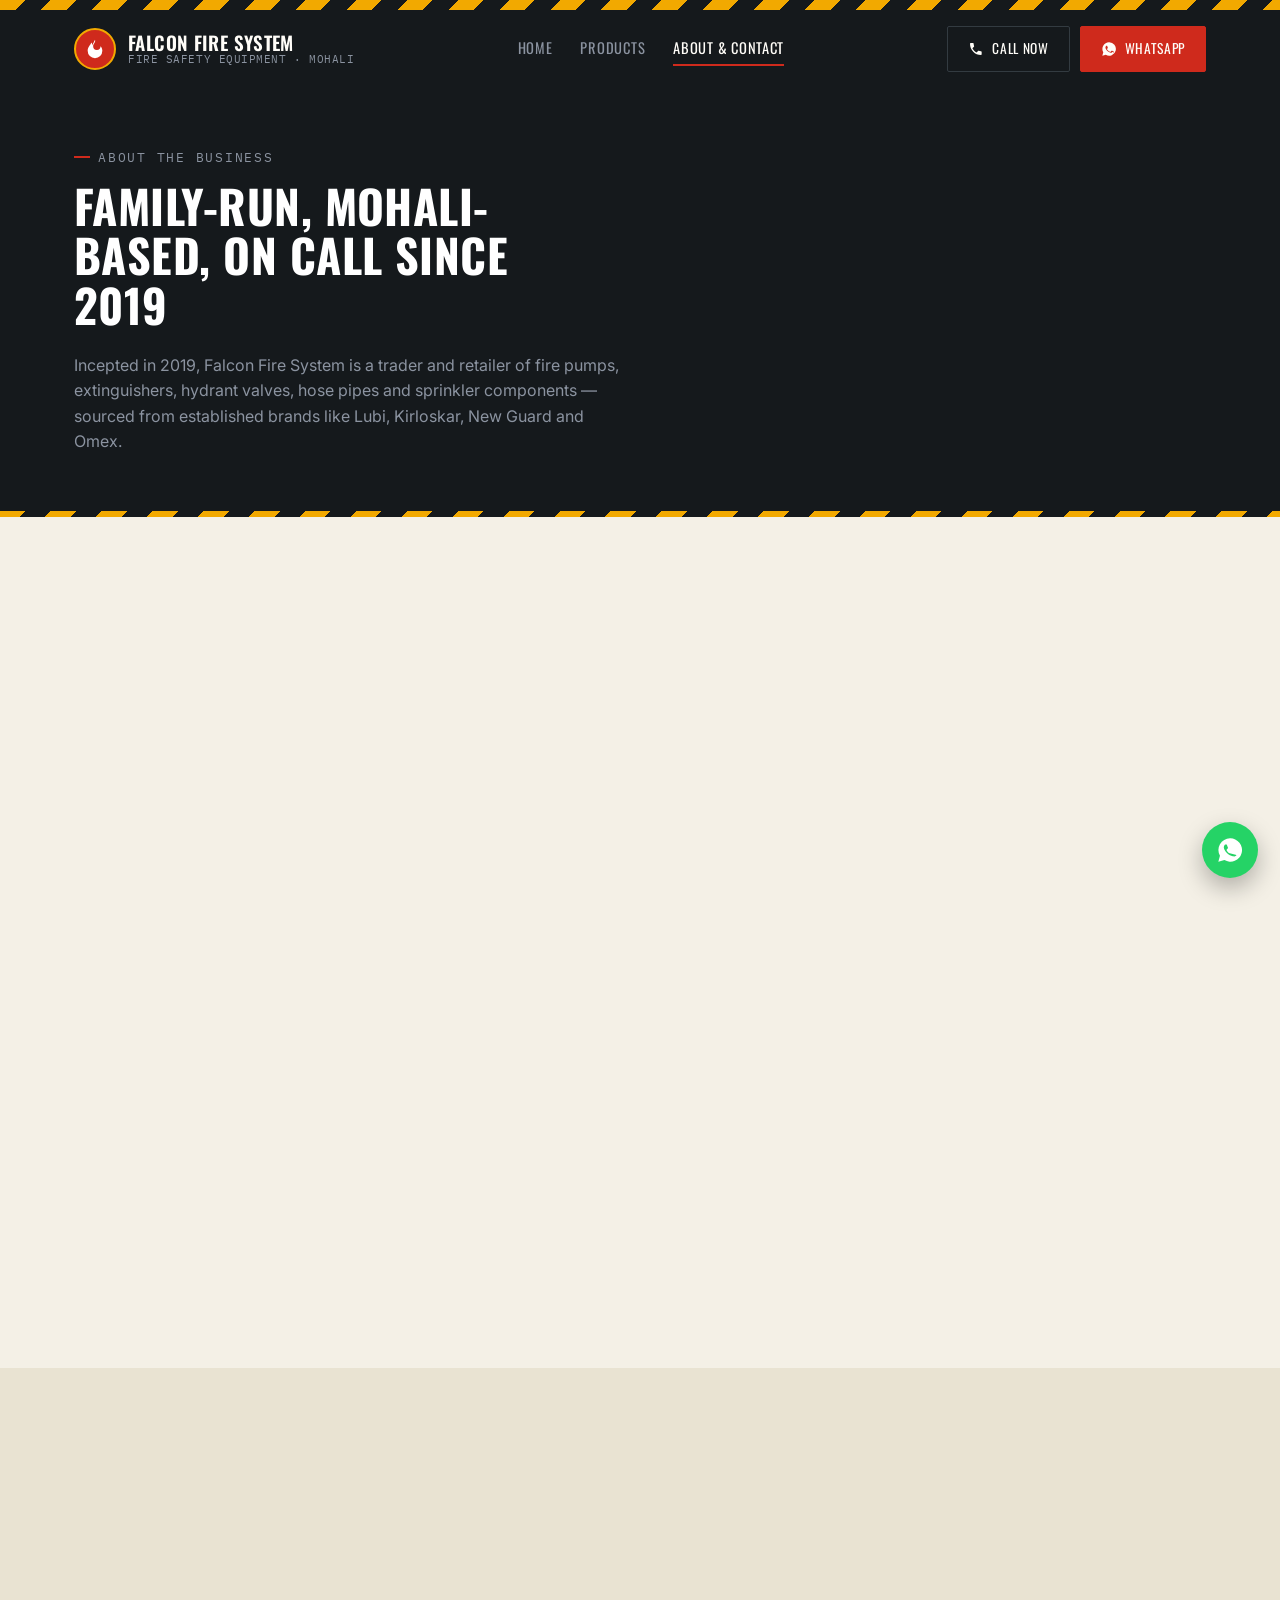
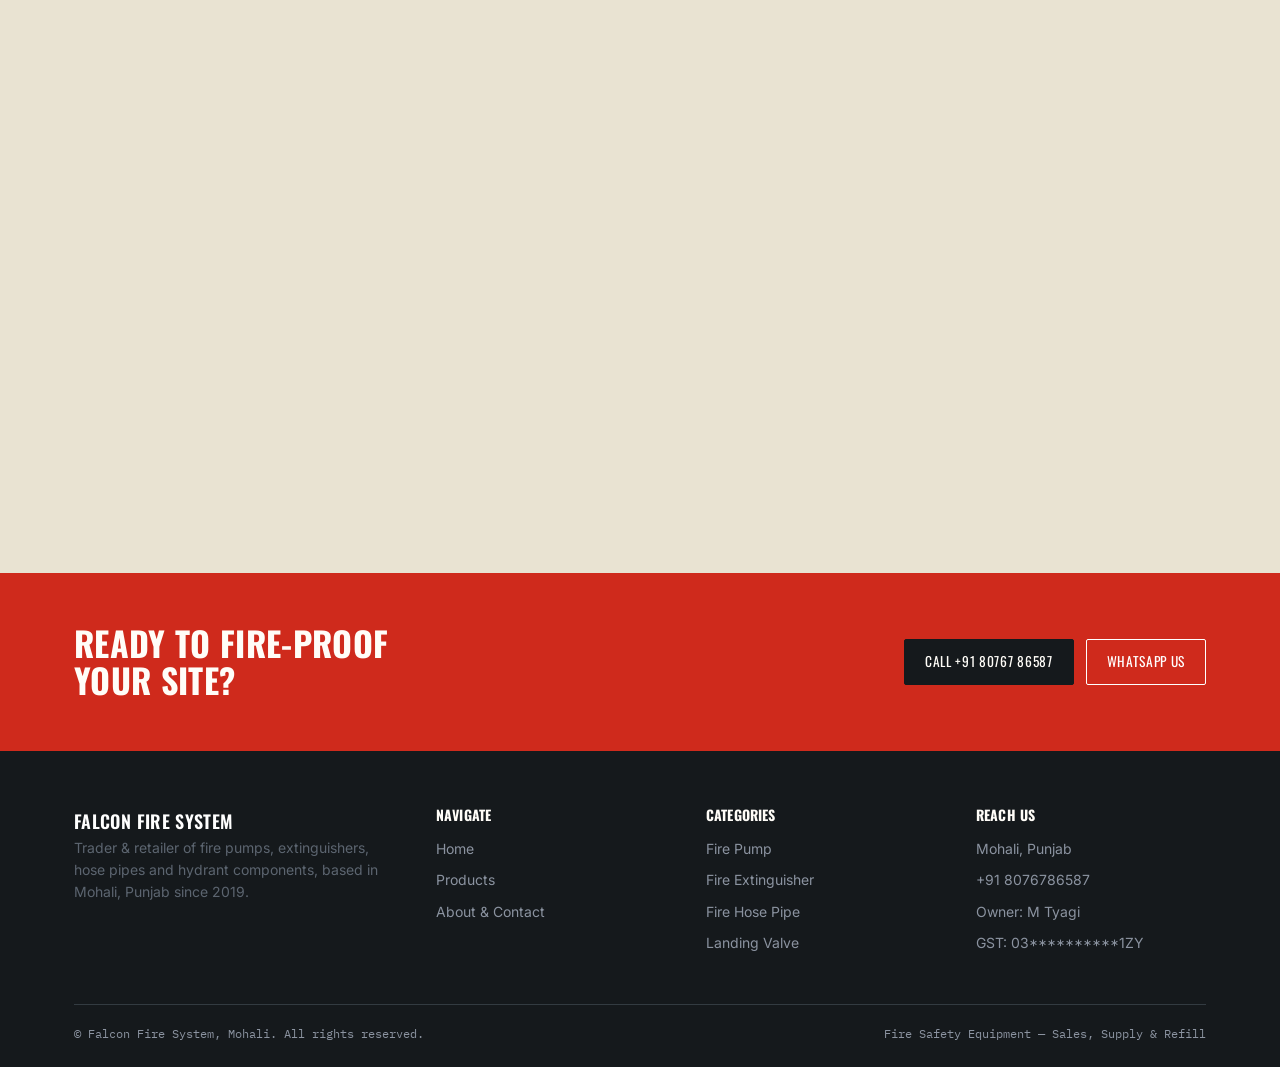
==== commit 347da058: "Update project" ====
--- a/contact.html
+++ b/contact.html
@@ -194,7 +194,7 @@
         <h4>Reach Us</h4>
         <ul>
           <li>Mohali, Punjab</li>
-          <li><a href="tel:+918076786587">+918076786587</a></li>
+          <li><a href="tel:+918076786587">+91 8076786587</a></li>
           <li>Owner: M Tyagi</li>
           <li>GST: 03**********1ZY</li>
         </ul>
@@ -207,10 +207,27 @@
   </div>
 </footer>
 
-<a href="https://wa.me/917949090405?text=Hi%20Falcon%20Fire%20System%2C%20I%27d%20like%20a%20quote." target="_blank" rel="noopener" class="whatsapp-float" aria-label="Chat on WhatsApp">
-  <svg viewBox="0 0 24 24"><path d="M12 2a10 10 0 0 0-8.6 15L2 22l5.2-1.4A10 10 0 1 0 12 2Zm5.6 14.2c-.2.6-1.3 1.2-1.8 1.3-.5.1-1 .1-3.3-.7-2.8-1-4.5-3.9-4.7-4.1-.1-.2-1.1-1.5-1.1-2.8s.7-2 .9-2.3c.2-.2.5-.3.7-.3h.5c.2 0 .4 0 .6.5.2.6.7 1.9.8 2 .1.2.1.4 0 .6-.1.2-.2.3-.4.5-.2.2-.4.4-.5.6-.2.2-.4.4-.2.7.2.4.9 1.5 1.9 2.4 1.3 1.2 2.4 1.5 2.8 1.7.4.2.6.1.8-.1.2-.3.9-1 1.1-1.4.2-.3.5-.3.8-.2.3.1 2 .9 2.3 1.1.3.2.5.3.6.4.1.2.1.9-.1 1.5Z"/></svg>
-</a>
-
-<script src="script.js"></script>
-</body>
+<a href="https://wa.me/918076786587?text=Hi%20Falcon%20Fire%20System%2C%20I%27d%20like%20a%20quote." target="_blank" rel="noopener" class="whatsapp-float" aria-label="Chat on WhatsApp">
+  <svg viewBox="0 0 24 24"><path d="M12 2a10 10 0 0 0-8.6 15L2 22l5.2-1.4A10 10 0 1 0 12 2Zm5.6 14.2c-.2.6-1.3 1.2-1.8 1.3-.5.1-1 .1-3.3-.7-2.8-1-4.5-3.9-4.7-4.1-.1-.2-1.1-1.5-1.1-2.8s.7-2 .9-2.3c.2-.2.5-.3.7-.3h.5c.2 0 .4 0 .6.5.2.6.7 1.9.8 2 .1.2.1.4 0 .6-.1.2-.2.3-.4.5-.2.2-.4.4-.5.6-.2.2-.4.4-.2.7.2.4.9 1.5 1.9 2.4 1.3 1.２ ２．４ １．５ ２．８ １．７．４．２．６．１．８－．１．２－．３．９－１ Ａｌｌ rights reserved.</span>
+      <span>Fire Pump Systems · Control Panels · Fire Safety Equipment</span>
+    </div>
+  </div>
+</footer>
+
+<a href="https://wa.me/918076786587?text=Hi%20Falcon%20Fire%20System%2C%20I%27d%20like%20a%20quote." target="_blank" rel="noopener" class="whatsapp-float" aria-label="Chat on WhatsApp">
+  <svg viewBox="0 0 24 24"><path d="M12 2a10 10 0 0 0-8.6 15L2 22l5.2-1.4A10 10 0 1 0 12 2Zm5.6 14.2c-.2.6-1.3 1.2-1.8 1.3-.5.1-1 .1-3.3-.7-2.8-1-4.5-3.9-4.7-4.1-.1-.2-1.1-1.5-1.1-2.8s.7-2 .9-2.3c.2-.2.5-.3.7-.3h.5c.2 0 .4 0 .6.5.2.6.7 1.9.8 2 .1.2.1.4 0 .6-.1.2-.2.3-.4.5-.2.2-.4.4-.5.6-.2.2-.4.4-.2.7.2.4.9 1.5 1.9 2.4 1.3 1.２ ２．４ １．５ ２．８ １．７．４．２．６．１．８－．１．２－．３．９－１ Ａｌｌ rights reserved.</span>
+      <span>Fire Pump Systems · Control Panels · Fire Safety Equipment</span>
+    </div>
+  </div>
+</footer>
+
+<a href="https://wa.me/918076786587?text=Hi%20Falcon%20Fire%20System%2C%20I%27d%20like%20a%20quote." target="_blank" rel="noopener" class="whatsapp-float" aria-label="Chat on WhatsApp">
+  <svg viewBox="0 0 24 24"><path d="M12 2a10 10 0 0 0-8.6 15L2 22l5.2-1.4A10 10 0 1 0 12 2Zm5.6 14.2c-.2.6-1.3 1.2-1.8 1.3-.5.1-1 .1-3.3-.7-2.8-1-4.5-3.9-4.7-4.1-.1-.2-1.1-1.5-1.1-2.8s.7-2 .9-2.3c.2-.2.5-.3.7-.3h.5c.2 0 .4 0 .6.5.2.6.7 1.9.8 2 .1.2.1.4 0 .6-.1.2-.2.3-.4.5-.2.2-.4.4-.5.6-.2.2-.4.4-.2.7.2.4.9 1.5 1.9 2.4 1.3 1.２ ２．４ １．５ ２．８ １．７．４．２．６．１．８－．１．２－．３．９－１ Ａｌｌ rights reserved.</span>
+      <span>Fire Pump Systems · Control Panels · Fire Safety Equipment</span>
+    </div>
+  </div>
+</footer>
+
+<a href="https://wa.me/918076786587?text=Hi%20Falcon%20Fire%20System%2C%20I%27d%20like%20a%20quote." target="_blank" rel="noopener" class="whatsapp-float" aria-label="Chat on WhatsApp">
+  <svg viewBox="0 0 24 24"><path d="M12 2a10 10 0 0 0-8.6 15L2 22l5.2-1.4A10 10 0 1 0 12 2Zm5.6 14.2c-.2.6-1.3 1.2-1.8 1.3-.5.1-1 .1-3.3-.7-2.8-1-4.5-3.9-4.7-4.1-.1-.2-1.1-1.5-1.1-2.8s.7-2 .9-2.3c.2-.2.5-.3.7-.3h.5c.2 0 .4 0 .6.5.2.6.7 1.9.8 2 .1.2.1.4 0 .6-.1.2-.2.3-.4.5-.2.2-.4.4-.5.6-.2.2-.4.4-.2.
 </html>
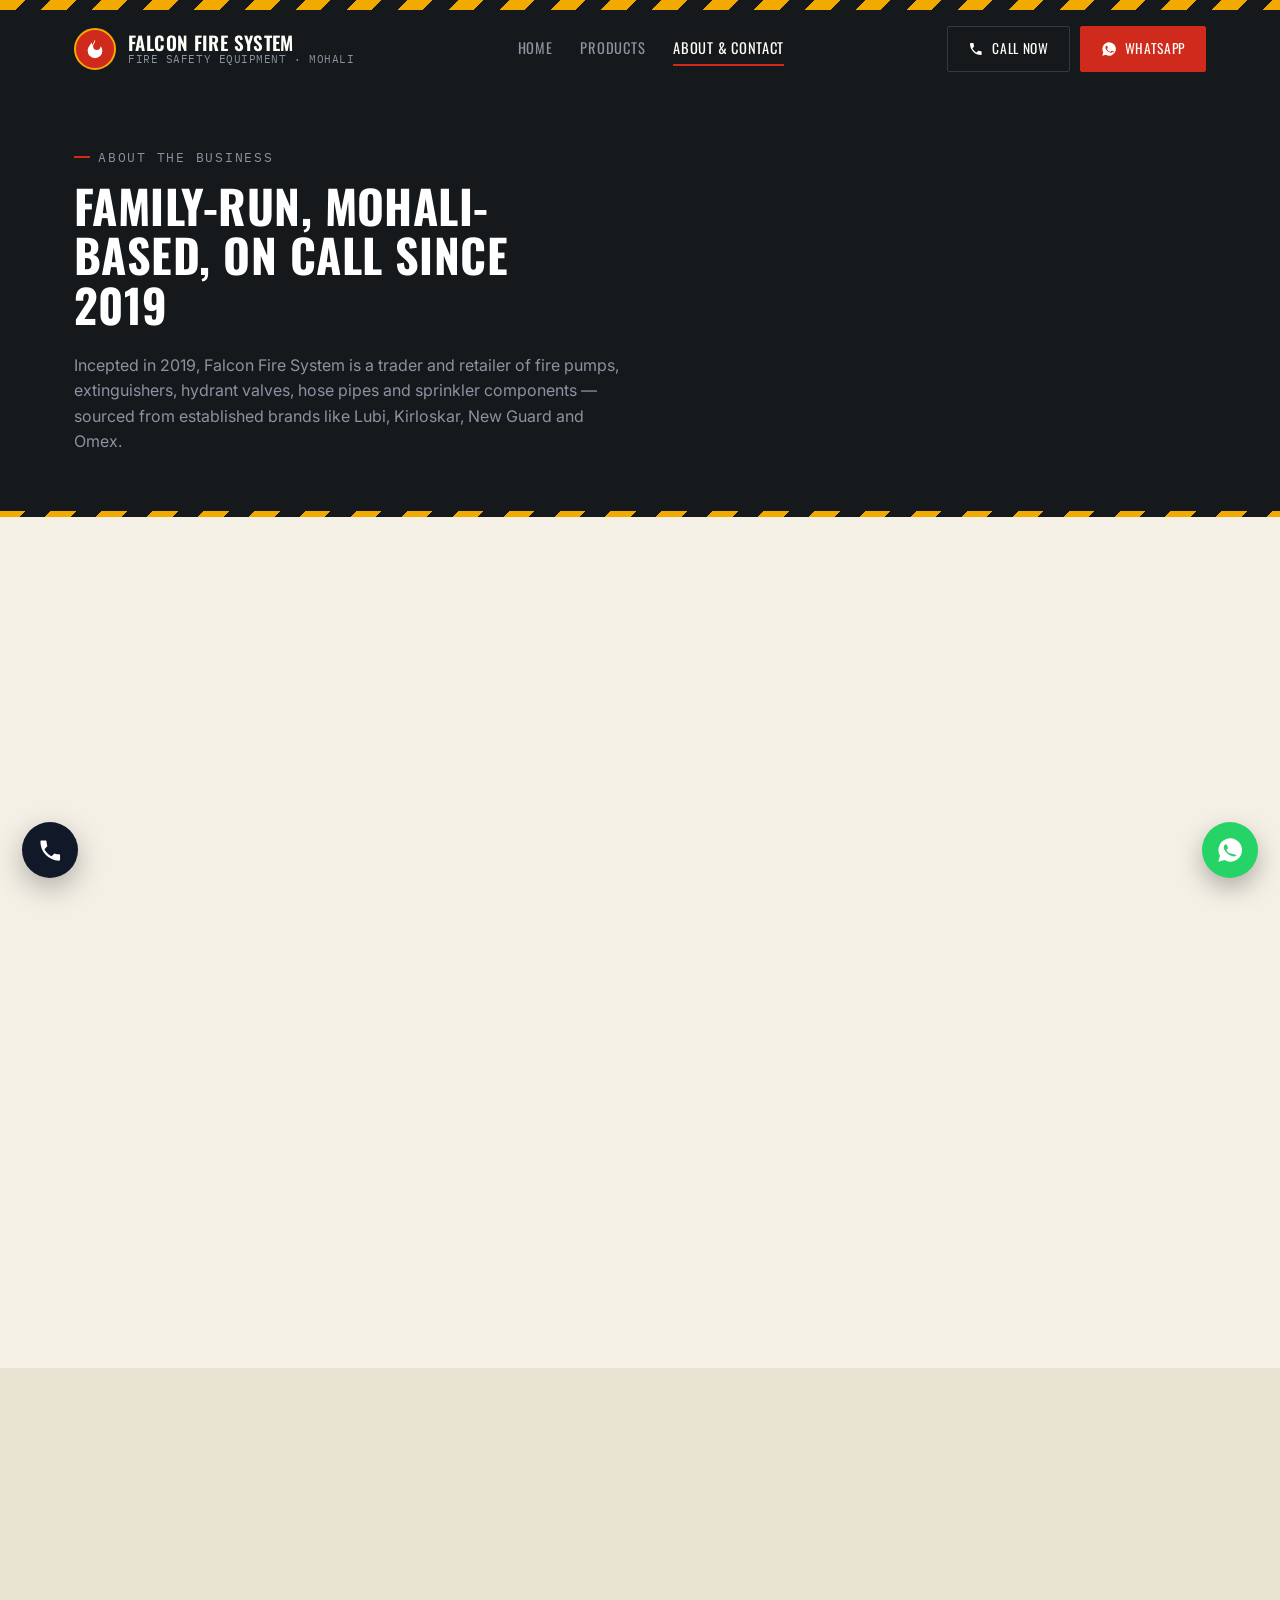
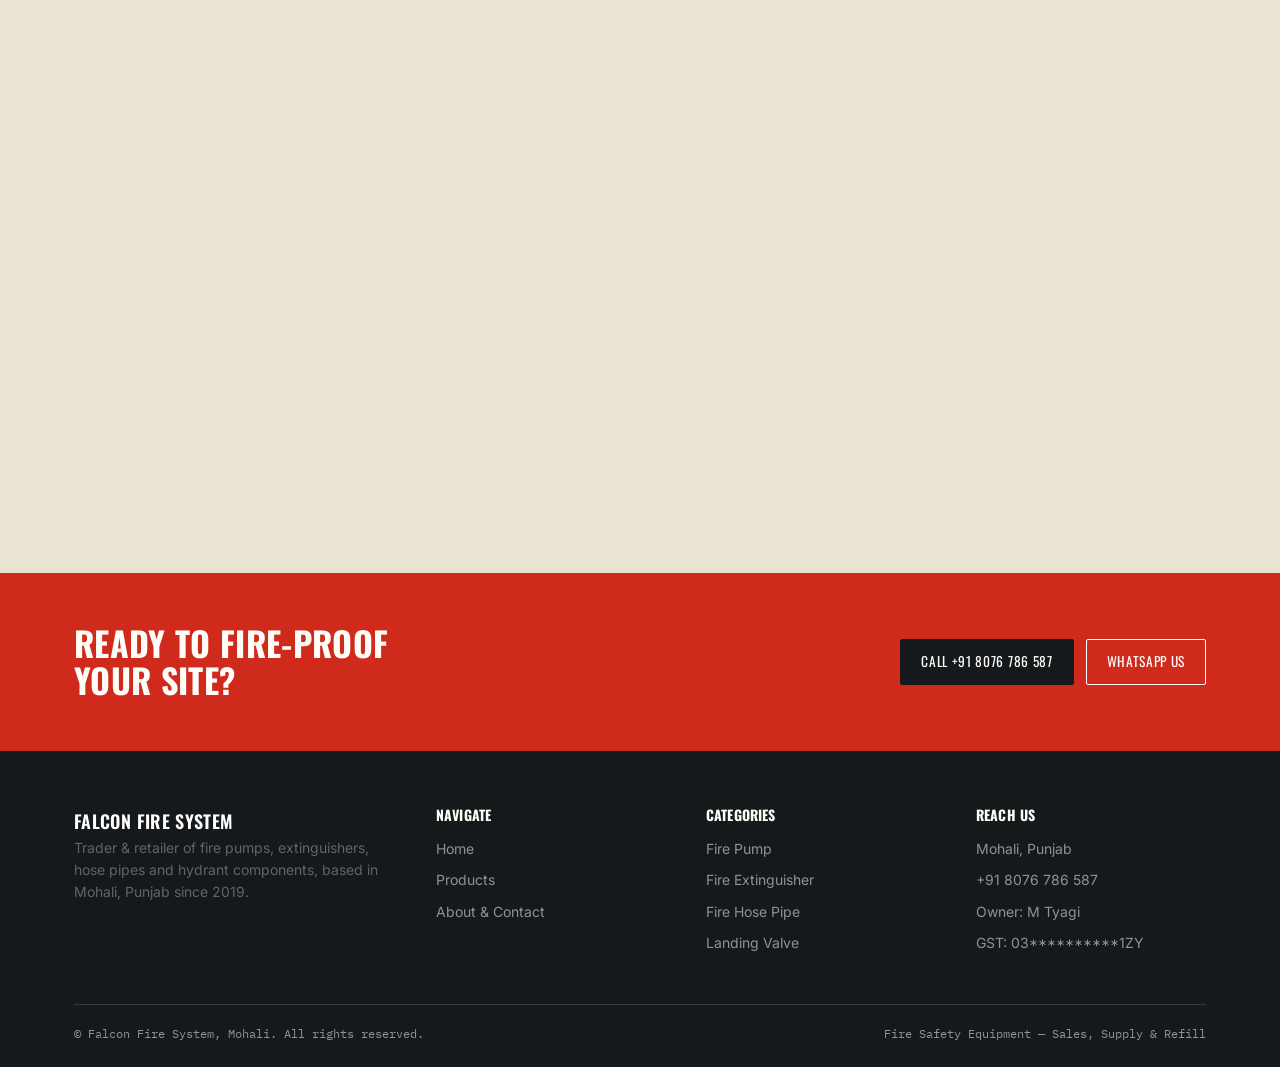
==== commit a5508fba: "Update project" ====
--- a/contact.html
+++ b/contact.html
@@ -31,7 +31,11 @@
     </nav>
     <div class="header-cta">
       <a href="tel:+918076786587" class="btn btn-ghost"><svg viewBox="0 0 24 24" fill="currentColor"><path d="M6.6 10.8c1.4 2.7 3.6 4.9 6.3 6.3l2.1-2.1c.3-.3.7-.4 1-.2 1.1.4 2.3.6 3.5.6.6 0 1 .4 1 1V20c0 .6-.4 1-1 1C10.6 21 3 13.4 3 4c0-.6.4-1 1-1h3.5c.6 0 1 .4 1 1 0 1.2.2 2.4.6 3.5.1.4 0 .8-.2 1L6.6 10.8Z"/></svg><span class="btn-ghost-text">Call Now</span></a>
-      <a href="https://wa.me/918076786587?text=Hi%20Falcon%20Fire%20System%2C%20I%27d%20like%20a%20quote." target="_blank" rel="noopener" class="btn btn-fire"><svg viewBox="0 0 24 24" fill="currentColor"><path d="M12 2a10 10 0 0 0-8.6 15L2 22l5.2-1.4A10 10 0 1 0 12 2Zm5.6 14.2c-.2.6-1.3 1.2-1.8 1.3-.5.1-1 .1-3.3-.7-2.8-1-4.5-3.9-4.7-4.1-.1-.2-1.1-1.5-1.1-2.8s.7-2 .9-2.3c.2-.2.5-.3.7-.3h.5c.2 0 .4 0 .6.5.2.6.7 1.9.8 2 .1.2.1.4 0 .6-.1.2-.2.3-.4.5-.2.2-.4.4-.5.6-.2.2-.4.4-.2.7.2.4.9 1.5 1.9 2.4 1.3 1.2 2.4 1.5 2.8 1.7.4.2.6.1.8-.1.2-.3.9-1 1.1-1.4.2-.3.5-.3.8-.2.3.1 2 .9 2.3 1.1.3.2.5.3.6.4.1.2.1.9-.1 1.5Z"/></svg>WhatsApp</a>
+      
+<a href="tel:+918076786587" class="phone-float" aria-label="Call +91 8076 786 587" title="Call +91 8076 786 587">
+  <svg viewBox="0 0 24 24" aria-hidden="true"><path d="M6.6 10.8c1.4 2.7 3.6 4.9 6.3 6.3l2.1-2.1c.3-.3.7-.4 1-.2 1.1.4 2.3.6 3.5.6.6 0 1 .4 1 1V20c0 .6-.4 1-1 1C10.6 21 3 13.4 3 4c0-.6.4-1 1-1h3.5c.6 0 1 .4 1 1 0 1.2.2 2.4.6 3.5.1.4 0 .8-.2 1L6.6 10.8Z"/></svg>
+</a>
+<a href="https://wa.me/918076786587?text=Hi%20Falcon%20Fire%20System%2C%20I%27d%20like%20a%20quote." target="_blank" rel="noopener" class="btn btn-fire"><svg viewBox="0 0 24 24" fill="currentColor"><path d="M12 2a10 10 0 0 0-8.6 15L2 22l5.2-1.4A10 10 0 1 0 12 2Zm5.6 14.2c-.2.6-1.3 1.2-1.8 1.3-.5.1-1 .1-3.3-.7-2.8-1-4.5-3.9-4.7-4.1-.1-.2-1.1-1.5-1.1-2.8s.7-2 .9-2.3c.2-.2.5-.3.7-.3h.5c.2 0 .4 0 .6.5.2.6.7 1.9.8 2 .1.2.1.4 0 .6-.1.2-.2.3-.4.5-.2.2-.4.4-.5.6-.2.2-.4.4-.2.7.2.4.9 1.5 1.9 2.4 1.3 1.2 2.4 1.5 2.8 1.7.4.2.6.1.8-.1.2-.3.9-1 1.1-1.4.2-.3.5-.3.8-.2.3.1 2 .9 2.3 1.1.3.2.5.3.6.4.1.2.1.9-.1 1.5Z"/></svg>WhatsApp</a>
     </div>
     <button class="nav-toggle" id="navToggle" aria-label="Toggle menu" aria-expanded="false">
       <svg viewBox="0 0 24 24" fill="none" stroke="currentColor" stroke-width="2"><path d="M3 6h18M3 12h18M3 18h18"/></svg>
@@ -78,7 +82,7 @@
         <div class="info-row"><span>Business</span><span>Falcon Fire System</span></div>
         <div class="info-row"><span>Owner</span><span>M Tyagi</span></div>
         <div class="info-row"><span>Location</span><span>Mohali, Punjab</span></div>
-        <div class="info-row"><span>Phone</span><span><a href="tel:+917949090405">+91 79490 90405</a></span></div>
+        <div class="info-row"><span>Phone</span><span><a href="tel:+918076786587">+91 8076 786 587</a></span></div>
         <div class="info-row"><span>GST No.</span><span>03**********1ZY</span></div>
         <div class="info-row"><span>Rating</span><span>5.0 / 5 (2 reviews)</span></div>
         <div class="info-row"><span>Response</span><span>88% response rate</span></div>
@@ -136,7 +140,7 @@
         </div>
         <button type="submit" class="btn btn-fire" style="justify-content:center;">Send via WhatsApp</button>
         <p class="form-status" id="formStatus"></p>
-        <p class="form-note">Prefer to talk? Call <a href="tel:+918076786587" style="color:var(--fire);">+91 80767 86587</a> directly, Mon–Sat, 9 AM – 7 PM.</p>
+        <p class="form-note">Prefer to talk? Call <a href="tel:+918076786587" style="color:var(--fire);">+91 8076 786 587</a> directly, Mon–Sat, 9 AM – 7 PM.</p>
       </form>
     </div>
 
@@ -160,7 +164,7 @@
   <div class="wrap cta-inner">
     <h2>Ready to fire-proof your site?</h2>
     <div class="cta-actions">
-      <a href="tel:+918076786587" class="btn btn-dark">Call +91 80767 86587</a>
+      <a href="tel:+918076786587" class="btn btn-dark">Call +91 8076 786 587</a>
       <a href="https://wa.me/918076786587?text=Hi%20Falcon%20Fire%20System%2C%20I%27d%20like%20a%20quote." target="_blank" rel="noopener" class="btn btn-ghost" style="border-color:#fff;color:#fff;">WhatsApp Us</a>
     </div>
   </div>
@@ -194,7 +198,7 @@
         <h4>Reach Us</h4>
         <ul>
           <li>Mohali, Punjab</li>
-          <li><a href="tel:+918076786587">+91 8076786587</a></li>
+          <li><a href="tel:+918076786587">+91 8076 786 587</a></li>
           <li>Owner: M Tyagi</li>
           <li>GST: 03**********1ZY</li>
         </ul>
--- a/style.css
+++ b/style.css
@@ -529,3 +529,10 @@
   .benefit-card,.benefit-card:nth-child(2){border-right:none;border-bottom:1px solid var(--line-dark);}
   .benefit-card:last-child{border-bottom:none;}
 }
+
+
+/* Floating call button */
+.phone-float{position:fixed;left:22px;bottom:22px;width:56px;height:56px;border-radius:50%;background:#111827;display:flex;align-items:center;justify-content:center;z-index:9999;box-shadow:0 10px 28px rgba(0,0,0,.28);transition:transform .2s ease,box-shadow .2s ease;}
+.phone-float:hover{transform:scale(1.08);box-shadow:0 14px 34px rgba(0,0,0,.34);}
+.phone-float svg{width:27px;height:27px;fill:#fff;}
+@media(max-width:640px){.phone-float{left:16px;bottom:16px;width:52px;height:52px;}}
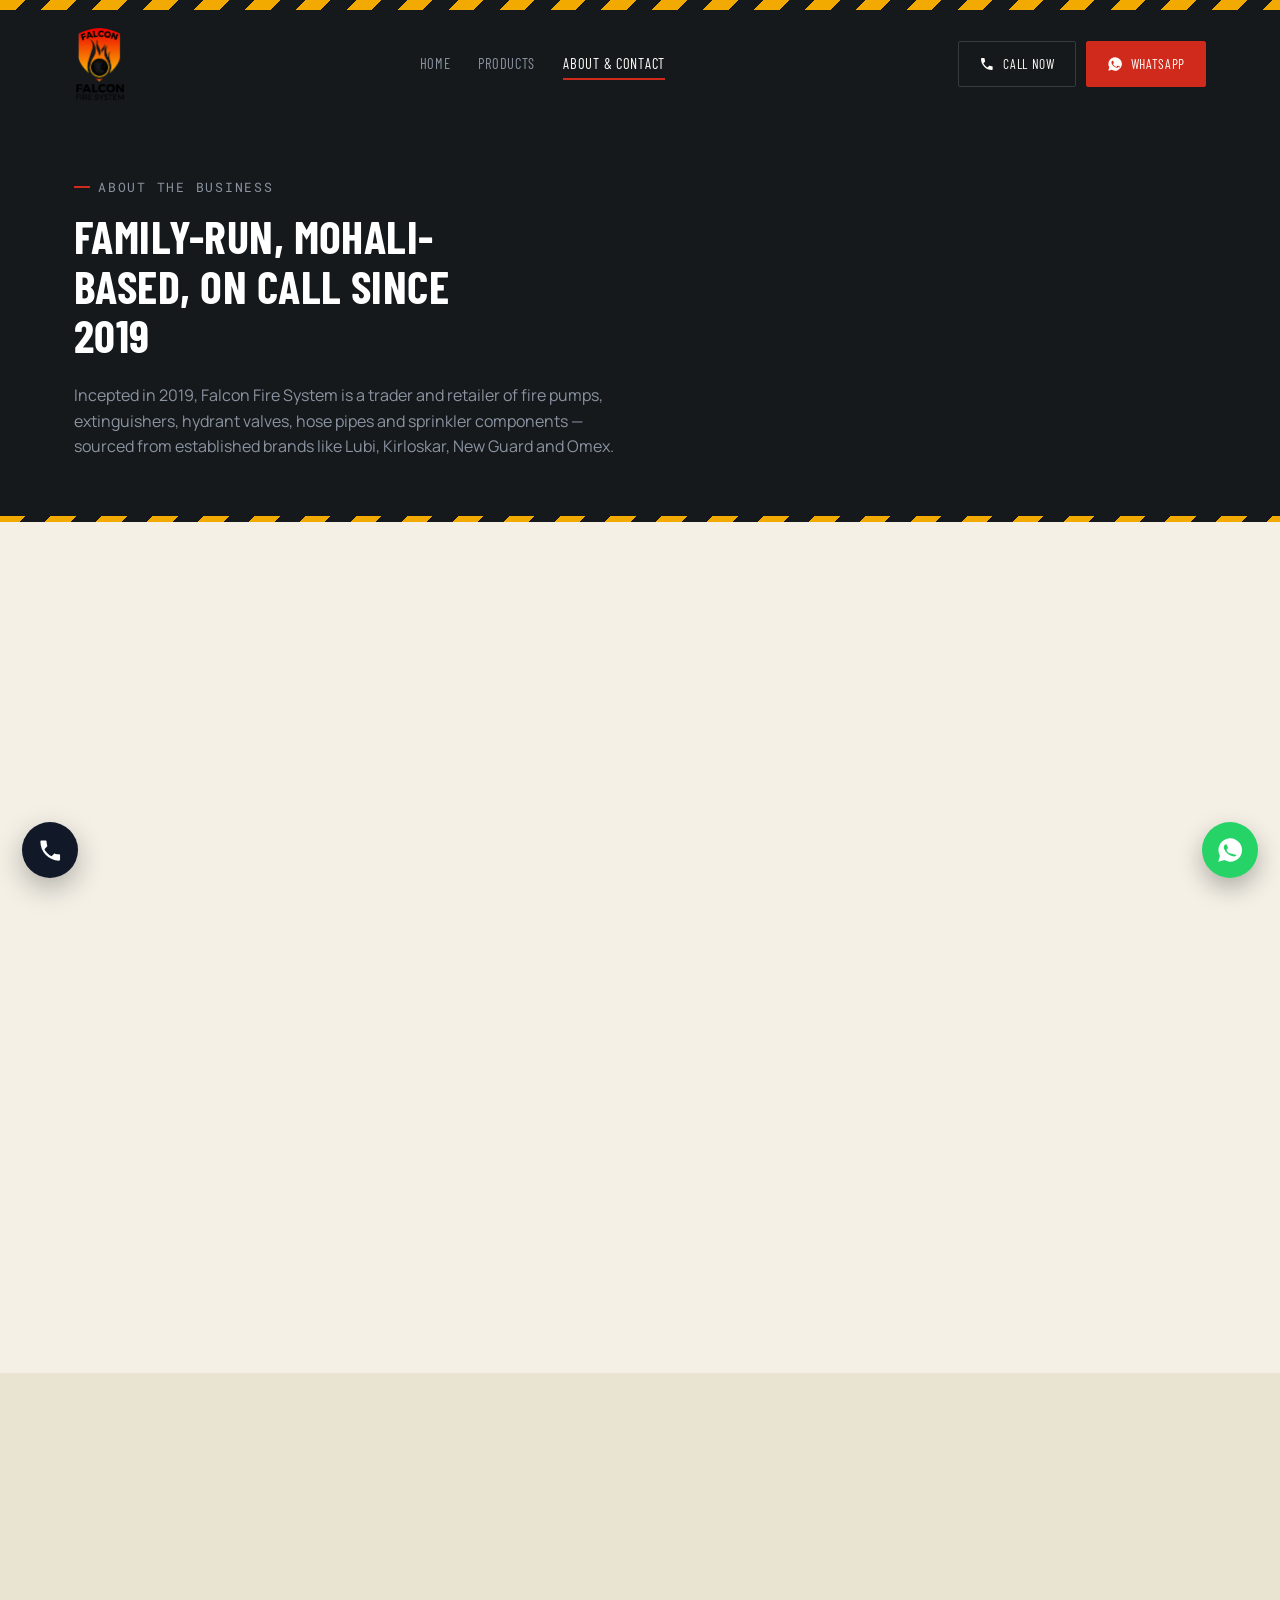
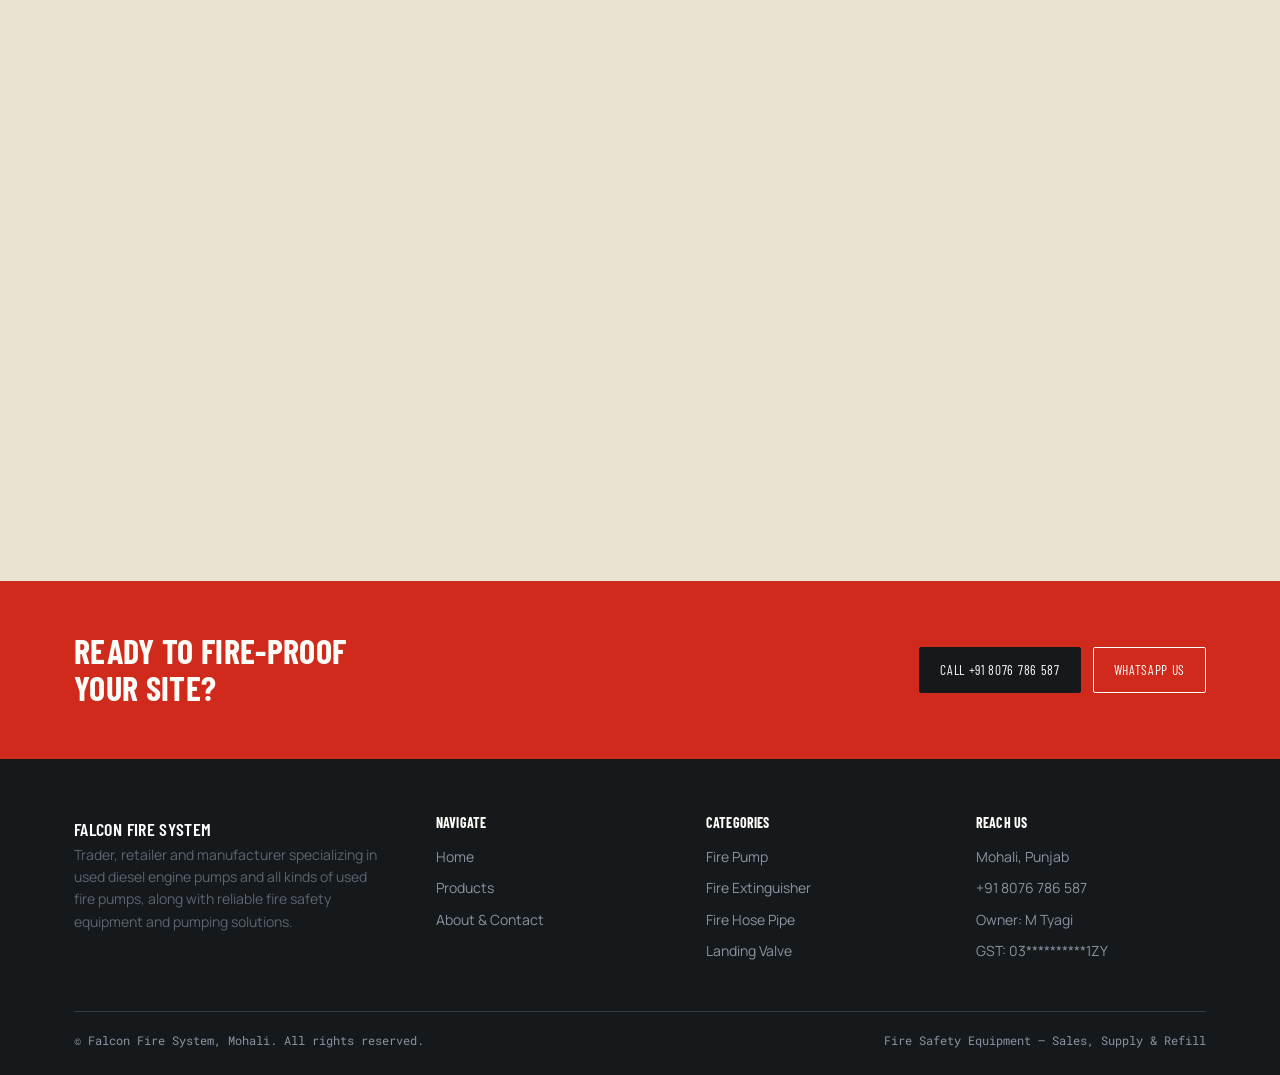
==== commit ce6575ab: "Update project" ====
--- a/contact.html
+++ b/contact.html
@@ -13,14 +13,8 @@
 <div class="hazard"></div>
 <header class="site-header">
   <div class="wrap header-inner">
-    <a href="index.html" class="brand">
-      <span class="brand-mark">
-        <svg viewBox="0 0 24 24" fill="none" xmlns="http://www.w3.org/2000/svg"><path d="M12 2c1 3-2 4-2 7a4 4 0 0 0 8 0c1.5 1.5 2 3.5 2 5a8 8 0 1 1-16 0c0-4 3-6 4-9 1 1 1 2 1 3 1-2 2-4 3-6Z" fill="#fff"/></svg>
-      </span>
-      <span class="brand-text">
-        <span class="brand-name">Falcon Fire System</span>
-        <span class="brand-sub">FIRE SAFETY EQUIPMENT · MOHALI</span>
-      </span>
+    <a href="index.html" class="brand" aria-label="Falcon Fire System Home">
+      <img src="assets/falcon-fire-system-logo.png" alt="Falcon Fire System" class="brand-logo">
     </a>
     <nav class="main-nav" id="mainNav">
       <ul>
@@ -174,8 +168,8 @@
   <div class="wrap">
     <div class="footer-grid">
       <div class="footer-brand">
-        <span class="brand-name" style="color:#fff;font-family:'Oswald',sans-serif;font-size:18px;">Falcon Fire System</span>
-        <p>Trader &amp; retailer of fire pumps, extinguishers, hose pipes and hydrant components, based in Mohali, Punjab since 2019.</p>
+        <span class="brand-name" style="color:#fff;font-family:'Barlow Condensed',sans-serif;font-size:18px;">Falcon Fire System</span>
+        <p>Trader, retailer and manufacturer specializing in used diesel engine pumps and all kinds of used fire pumps, along with reliable fire safety equipment and pumping solutions.</p>
       </div>
       <div>
         <h4>Navigate</h4>
--- a/style.css
+++ b/style.css
@@ -2,12 +2,12 @@
    FALCON FIRE SYSTEM — design tokens
    Palette:  --ink (charcoal steel) / --fire (alarm red) / --amber (hazard)
              --paper (warm off-white) / --steel (secondary text)
-   Type:     Oswald (display/stencil) · Inter (body) · IBM Plex Mono (specs/codes)
+   Type:     Barlow Condensed (display) · Manrope (body) · Roboto Mono (specs/codes)
    Signature: die-cut "inspection tag" card — modeled on the red service tag
               wired to every real extinguisher.
    ========================================================================== */
 
-@import url('https://fonts.googleapis.com/css2?family=Oswald:wght@400;500;600;700&family=Inter:wght@400;500;600;700&family=IBM+Plex+Mono:wght@400;500;600&display=swap');
+@import url('https://fonts.googleapis.com/css2?family=Barlow+Condensed:wght@500;600;700;800&family=Manrope:wght@400;500;600;700&family=Roboto+Mono:wght@400;500;600&display=swap');
 
 :root{
   --ink:#15191c;
@@ -37,14 +37,14 @@
   margin:0;
   background:var(--paper);
   color:var(--ink);
-  font-family:'Inter',sans-serif;
+  font-family:'Manrope',sans-serif;
   font-size:16px;
   line-height:1.6;
   -webkit-font-smoothing:antialiased;
 }
 
 h1,h2,h3,h4{
-  font-family:'Oswald',sans-serif;
+  font-family:'Barlow Condensed',sans-serif;
   text-transform:uppercase;
   letter-spacing:0.01em;
   margin:0 0 .5em;
@@ -56,11 +56,11 @@
 a{color:inherit;text-decoration:none;}
 ul{margin:0;padding:0;list-style:none;}
 img{max-width:100%;display:block;}
-.mono{font-family:'IBM Plex Mono',monospace;}
+.mono{font-family:'Roboto Mono',monospace;}
 
 .wrap{max-width:1180px;margin:0 auto;padding:0 24px;}
 .eyebrow{
-  font-family:'IBM Plex Mono',monospace;
+  font-family:'Roboto Mono',monospace;
   font-size:12.5px;
   letter-spacing:0.14em;
   text-transform:uppercase;
@@ -95,6 +95,16 @@
   gap:20px;
 }
 .brand{display:flex;align-items:center;gap:12px;}
+.brand-logo{
+  display:block;
+  width:auto;
+  height:76px;
+  max-width:190px;
+  object-fit:contain;
+}
+@media (max-width:640px){
+  .brand-logo{height:62px;max-width:155px;}
+}
 .brand-mark{
   width:42px;height:42px;flex:0 0 42px;
   background:var(--fire);
@@ -104,13 +114,13 @@
 }
 .brand-mark svg{width:22px;height:22px;}
 .brand-text{display:flex;flex-direction:column;line-height:1.15;}
-.brand-name{font-family:'Oswald',sans-serif;font-size:19px;font-weight:600;letter-spacing:.02em;text-transform:uppercase;}
-.brand-sub{font-family:'IBM Plex Mono',monospace;font-size:11px;color:var(--steel-light);letter-spacing:.05em;}
+.brand-name{font-family:'Barlow Condensed',sans-serif;font-size:19px;font-weight:600;letter-spacing:.02em;text-transform:uppercase;}
+.brand-sub{font-family:'Roboto Mono',monospace;font-size:11px;color:var(--steel-light);letter-spacing:.05em;}
 
 .main-nav{display:flex;align-items:center;gap:32px;}
 .main-nav ul{display:flex;gap:28px;}
 .main-nav a{
-  font-family:'Oswald',sans-serif;
+  font-family:'Barlow Condensed',sans-serif;
   font-size:14.5px;
   letter-spacing:.05em;
   text-transform:uppercase;
@@ -131,7 +141,7 @@
 .nav-toggle svg{width:20px;height:20px;}
 
 .btn{
-  font-family:'Oswald',sans-serif;
+  font-family:'Barlow Condensed',sans-serif;
   font-size:13.5px;
   letter-spacing:.05em;
   text-transform:uppercase;
@@ -184,8 +194,8 @@
 .hero-actions{display:flex;gap:14px;flex-wrap:wrap;margin-bottom:34px;}
 .hero-meta{display:flex;gap:28px;flex-wrap:wrap;border-top:1px solid var(--line-dark);padding-top:22px;}
 .hero-meta div{display:flex;flex-direction:column;gap:2px;}
-.hero-meta strong{font-family:'Oswald',sans-serif;font-size:24px;color:var(--white);}
-.hero-meta span{font-family:'IBM Plex Mono',monospace;font-size:11.5px;color:var(--steel-light);letter-spacing:.04em;text-transform:uppercase;}
+.hero-meta strong{font-family:'Barlow Condensed',sans-serif;font-size:24px;color:var(--white);}
+.hero-meta span{font-family:'Roboto Mono',monospace;font-size:11.5px;color:var(--steel-light);letter-spacing:.04em;text-transform:uppercase;}
 
 /* the tag illustration on the hero */
 .hero-tag{
@@ -207,11 +217,11 @@
   border:4px solid var(--paper);
 }
 .hero-tag-head{display:flex;justify-content:space-between;align-items:flex-start;border-bottom:1.5px dashed rgba(255,255,255,.5);padding-bottom:14px;margin-bottom:14px;}
-.hero-tag-head strong{font-family:'Oswald',sans-serif;font-size:15px;letter-spacing:.06em;text-transform:uppercase;}
-.hero-tag-head span{font-family:'IBM Plex Mono',monospace;font-size:11px;background:rgba(0,0,0,.2);padding:3px 7px;border-radius:2px;}
-.hero-tag-row{display:flex;justify-content:space-between;font-family:'IBM Plex Mono',monospace;font-size:13px;padding:6px 0;border-bottom:1px solid rgba(255,255,255,.18);}
+.hero-tag-head strong{font-family:'Barlow Condensed',sans-serif;font-size:15px;letter-spacing:.06em;text-transform:uppercase;}
+.hero-tag-head span{font-family:'Roboto Mono',monospace;font-size:11px;background:rgba(0,0,0,.2);padding:3px 7px;border-radius:2px;}
+.hero-tag-row{display:flex;justify-content:space-between;font-family:'Roboto Mono',monospace;font-size:13px;padding:6px 0;border-bottom:1px solid rgba(255,255,255,.18);}
 .hero-tag-row span:first-child{color:rgba(255,255,255,.7);}
-.hero-tag-foot{margin-top:14px;font-family:'IBM Plex Mono',monospace;font-size:11px;color:rgba(255,255,255,.8);}
+.hero-tag-foot{margin-top:14px;font-family:'Roboto Mono',monospace;font-size:11px;color:rgba(255,255,255,.8);}
 
 /* ---------- section shell ---------- */
 section{padding:76px 0;}
@@ -233,8 +243,8 @@
 }
 .trust-bar div{padding:22px 24px;border-right:1px solid var(--line-dark);}
 .trust-bar div:last-child{border-right:none;}
-.trust-bar strong{display:block;font-family:'Oswald',sans-serif;font-size:26px;color:var(--white);}
-.trust-bar span{font-family:'IBM Plex Mono',monospace;font-size:11.5px;color:var(--steel-light);text-transform:uppercase;letter-spacing:.04em;}
+.trust-bar strong{display:block;font-family:'Barlow Condensed',sans-serif;font-size:26px;color:var(--white);}
+.trust-bar span{font-family:'Roboto Mono',monospace;font-size:11.5px;color:var(--steel-light);text-transform:uppercase;letter-spacing:.04em;}
 
 /* ---------- inspection-tag cards (signature) ---------- */
 .tag-grid{display:grid;grid-template-columns:repeat(4,1fr);gap:22px;}
@@ -262,15 +272,15 @@
   border-top:1.5px dashed var(--line);
 }
 .tag-card:hover{transform:translateY(-4px);box-shadow:var(--shadow);border-color:var(--fire);}
-.tag-card-num{font-family:'IBM Plex Mono',monospace;font-size:11px;color:var(--fire);letter-spacing:.06em;}
+.tag-card-num{font-family:'Roboto Mono',monospace;font-size:11px;color:var(--fire);letter-spacing:.06em;}
 .tag-card h3{font-size:19px;margin:10px 0 22px;min-height:46px;}
 .tag-card p{font-size:13.5px;margin-bottom:0;}
-.tag-card .count{font-family:'IBM Plex Mono',monospace;font-size:12px;color:var(--steel);}
+.tag-card .count{font-family:'Roboto Mono',monospace;font-size:12px;color:var(--steel);}
 
 /* ---------- product cards ---------- */
 .filter-bar{display:flex;flex-wrap:wrap;gap:10px;margin-bottom:36px;}
 .filter-btn{
-  font-family:'IBM Plex Mono',monospace;
+  font-family:'Roboto Mono',monospace;
   font-size:12.5px;
   letter-spacing:.03em;
   text-transform:uppercase;
@@ -300,12 +310,12 @@
   background:repeating-linear-gradient(135deg,var(--amber) 0 12px,var(--ink) 12px 24px);
 }
 .product-body{padding:20px 20px 22px;display:flex;flex-direction:column;gap:12px;flex:1;}
-.product-cat{font-family:'IBM Plex Mono',monospace;font-size:10.5px;text-transform:uppercase;letter-spacing:.08em;color:var(--fire);}
+.product-cat{font-family:'Roboto Mono',monospace;font-size:10.5px;text-transform:uppercase;letter-spacing:.08em;color:var(--fire);}
 .product-card h3{font-size:17px;margin:0;text-transform:none;letter-spacing:0;font-weight:600;}
-.product-price{font-family:'IBM Plex Mono',monospace;font-size:18px;color:var(--ink);font-weight:600;}
+.product-price{font-family:'Roboto Mono',monospace;font-size:18px;color:var(--ink);font-weight:600;}
 .product-price span{font-size:12px;color:var(--steel);font-weight:400;}
 .spec-list{display:grid;grid-template-columns:1fr 1fr;gap:6px 12px;padding-top:10px;border-top:1px solid var(--line);margin-top:auto;}
-.spec-list div{font-family:'IBM Plex Mono',monospace;font-size:11.5px;color:var(--steel);}
+.spec-list div{font-family:'Roboto Mono',monospace;font-size:11.5px;color:var(--steel);}
 .spec-list b{color:var(--ink);display:block;font-size:12px;}
 .product-actions{display:flex;gap:8px;margin-top:6px;}
 .product-actions .btn{flex:1;justify-content:center;padding:9px 10px;font-size:12px;}
@@ -316,7 +326,7 @@
 .process-list{display:grid;grid-template-columns:repeat(4,1fr);gap:0;border-top:1px solid var(--line-dark);}
 .process-item{padding:26px 22px;border-right:1px solid var(--line-dark);}
 .process-item:last-child{border-right:none;}
-.process-num{font-family:'IBM Plex Mono',monospace;color:var(--amber);font-size:13px;}
+.process-num{font-family:'Roboto Mono',monospace;color:var(--amber);font-size:13px;}
 .process-item h4{color:var(--white);font-size:17px;margin:10px 0 8px;}
 .process-item p{font-size:13.5px;color:var(--steel-light);margin:0;}
 
@@ -341,19 +351,19 @@
 }
 .info-row{display:flex;justify-content:space-between;padding:12px 0;border-bottom:1px solid var(--line-dark);font-size:14px;}
 .info-row:last-child{border-bottom:none;}
-.info-row span:first-child{color:var(--steel-light);font-family:'IBM Plex Mono',monospace;font-size:12px;text-transform:uppercase;letter-spacing:.05em;}
+.info-row span:first-child{color:var(--steel-light);font-family:'Roboto Mono',monospace;font-size:12px;text-transform:uppercase;letter-spacing:.05em;}
 .info-row span:last-child{text-align:right;}
 
 .stat-row{display:grid;grid-template-columns:repeat(3,1fr);gap:18px;margin:30px 0;}
 .stat-box{border:1px solid var(--line);border-radius:6px;padding:18px;background:var(--white);}
-.stat-box strong{display:block;font-family:'Oswald',sans-serif;font-size:26px;}
-.stat-box span{font-family:'IBM Plex Mono',monospace;font-size:11px;color:var(--steel);text-transform:uppercase;}
+.stat-box strong{display:block;font-family:'Barlow Condensed',sans-serif;font-size:26px;}
+.stat-box span{font-family:'Roboto Mono',monospace;font-size:11px;color:var(--steel);text-transform:uppercase;}
 
 form.contact-form{display:flex;flex-direction:column;gap:16px;}
 .field{display:flex;flex-direction:column;gap:6px;}
-.field label{font-family:'IBM Plex Mono',monospace;font-size:11.5px;text-transform:uppercase;letter-spacing:.06em;color:var(--steel);}
+.field label{font-family:'Roboto Mono',monospace;font-size:11.5px;text-transform:uppercase;letter-spacing:.06em;color:var(--steel);}
 .field input,.field select,.field textarea{
-  font-family:'Inter',sans-serif;
+  font-family:'Manrope',sans-serif;
   font-size:15px;
   padding:12px 14px;
   border:1.5px solid var(--line);
@@ -367,11 +377,11 @@
 }
 .field textarea{resize:vertical;min-height:110px;}
 .form-note{font-size:12.5px;color:var(--steel);}
-.form-status{font-family:'IBM Plex Mono',monospace;font-size:13px;padding:10px 14px;border-radius:4px;display:none;}
+.form-status{font-family:'Roboto Mono',monospace;font-size:13px;padding:10px 14px;border-radius:4px;display:none;}
 .form-status.show{display:block;}
 .form-status.ok{background:#e7f4ea;color:#1c6b32;border:1px solid #bfe3c7;}
 
-.hsn-table{width:100%;border-collapse:collapse;font-family:'IBM Plex Mono',monospace;font-size:12.5px;}
+.hsn-table{width:100%;border-collapse:collapse;font-family:'Roboto Mono',monospace;font-size:12.5px;}
 .hsn-table th,.hsn-table td{text-align:left;padding:12px 14px;border-bottom:1px solid var(--line);}
 .hsn-table th{text-transform:uppercase;letter-spacing:.05em;color:var(--steel);font-weight:600;}
 
@@ -388,7 +398,7 @@
   border-top:1px solid var(--line-dark);
   padding-top:20px;
   display:flex;justify-content:space-between;flex-wrap:wrap;gap:10px;
-  font-family:'IBM Plex Mono',monospace;font-size:11.5px;color:var(--steel-light);
+  font-family:'Roboto Mono',monospace;font-size:11.5px;color:var(--steel-light);
 }
 
 .whatsapp-float{
@@ -464,19 +474,19 @@
 .catalog-lede{color:#c9ced4;font-size:16.5px;line-height:1.75;max-width:62ch;}
 .catalog-stats{display:flex;gap:14px;flex-wrap:wrap;margin-top:28px;}
 .catalog-stats div{min-width:138px;padding:14px 16px;border:1px solid rgba(255,255,255,.12);background:rgba(255,255,255,.045);border-radius:6px;}
-.catalog-stats strong{display:block;font-family:'Oswald',sans-serif;font-size:24px;color:#fff;}
-.catalog-stats span{font-family:'IBM Plex Mono',monospace;font-size:10.5px;color:#aeb5bc;text-transform:uppercase;letter-spacing:.05em;}
+.catalog-stats strong{display:block;font-family:'Barlow Condensed',sans-serif;font-size:24px;color:#fff;}
+.catalog-stats span{font-family:'Roboto Mono',monospace;font-size:10.5px;color:#aeb5bc;text-transform:uppercase;letter-spacing:.05em;}
 .catalog-hero-media{position:relative;border:1px solid rgba(255,255,255,.14);background:#e8e9ea;padding:10px;border-radius:10px;box-shadow:0 30px 70px rgba(0,0,0,.34);}
 .catalog-hero-media::after{content:"";position:absolute;inset:-1px;border-radius:10px;pointer-events:none;box-shadow:inset 0 0 0 1px rgba(255,255,255,.12);}
 .catalog-hero-media img{display:block;width:100%;aspect-ratio:4/3;object-fit:cover;border-radius:5px;}
-.hero-product-chip{position:absolute;left:24px;bottom:24px;background:rgba(17,20,23,.92);color:#fff;padding:9px 13px;border-left:3px solid var(--fire);font-family:'IBM Plex Mono',monospace;font-size:11px;letter-spacing:.04em;text-transform:uppercase;box-shadow:0 8px 24px rgba(0,0,0,.25);}
+.hero-product-chip{position:absolute;left:24px;bottom:24px;background:rgba(17,20,23,.92);color:#fff;padding:9px 13px;border-left:3px solid var(--fire);font-family:'Roboto Mono',monospace;font-size:11px;letter-spacing:.04em;text-transform:uppercase;box-shadow:0 8px 24px rgba(0,0,0,.25);}
 .catalog-section{padding:72px 0 84px;background:linear-gradient(180deg,#f8f7f3 0%,#f1f0eb 100%);}
 .catalog-topline{display:grid;grid-template-columns:1fr .75fr;gap:42px;align-items:end;margin-bottom:34px;}
 .catalog-topline h2{font-size:clamp(30px,3.5vw,44px);margin-bottom:0;}
 .catalog-topline>p{margin:0;color:var(--steel);font-size:14.5px;line-height:1.7;}
 .catalog-count-row{display:flex;justify-content:space-between;align-items:center;gap:16px;flex-wrap:wrap;margin:-10px 0 26px;}
 .catalog-count-row p{margin:0;font-size:12px;color:var(--steel);}
-.quote-note{font-family:'IBM Plex Mono',monospace;font-size:11px;color:var(--steel);}
+.quote-note{font-family:'Roboto Mono',monospace;font-size:11px;color:var(--steel);}
 .quote-note b{color:var(--fire);}
 .product-grid-premium{grid-template-columns:repeat(3,minmax(0,1fr));gap:24px;align-items:stretch;}
 .product-card-premium{border:1px solid #d8d7d1;border-radius:9px;background:#fff;box-shadow:0 8px 22px rgba(20,25,29,.04);overflow:hidden;}
@@ -485,25 +495,25 @@
 .product-image-wrap img{width:100%;height:100%;object-fit:cover;display:block;transition:transform .45s ease;}
 .product-card-premium:hover .product-image-wrap img{transform:scale(1.045);}
 .product-image-wrap.portrait-media img{object-fit:contain;background:linear-gradient(135deg,#dedede,#f2f2f2);}
-.product-code{position:absolute;top:14px;left:14px;background:rgba(15,17,19,.9);color:#fff;border-left:3px solid var(--fire);padding:7px 9px;font-family:'IBM Plex Mono',monospace;font-size:10px;letter-spacing:.07em;box-shadow:0 5px 15px rgba(0,0,0,.2);}
+.product-code{position:absolute;top:14px;left:14px;background:rgba(15,17,19,.9);color:#fff;border-left:3px solid var(--fire);padding:7px 9px;font-family:'Roboto Mono',monospace;font-size:10px;letter-spacing:.07em;box-shadow:0 5px 15px rgba(0,0,0,.2);}
 .product-card-premium .product-body{padding:20px 20px 22px;gap:11px;}
 .product-card-premium .product-cat{display:inline-flex;align-self:flex-start;border:1px solid rgba(207,42,28,.22);background:rgba(207,42,28,.055);padding:5px 8px;border-radius:3px;color:var(--fire);font-weight:600;}
 .product-card-premium h3{font-size:19px;line-height:1.34;min-height:52px;color:#171a1d;}
 .product-desc{font-size:13.5px;line-height:1.62;color:#666c72;margin:0;min-height:66px;}
 .spec-pills{display:flex;gap:6px;flex-wrap:wrap;padding-top:12px;border-top:1px solid #ecebe6;margin-top:auto;}
-.spec-pills span{font-family:'IBM Plex Mono',monospace;font-size:9.5px;line-height:1.2;color:#50565c;background:#f4f3ef;border:1px solid #e1e0da;border-radius:20px;padding:6px 8px;}
-.product-quote{display:flex;justify-content:space-between;align-items:end;gap:10px;padding-top:4px;font-family:'Oswald',sans-serif!important;font-size:19px!important;color:#15191c!important;text-transform:uppercase;letter-spacing:.02em;}
-.product-quote span{font-family:'IBM Plex Mono',monospace;font-size:9.5px!important;text-transform:uppercase;color:#969a9d!important;}
+.spec-pills span{font-family:'Roboto Mono',monospace;font-size:9.5px;line-height:1.2;color:#50565c;background:#f4f3ef;border:1px solid #e1e0da;border-radius:20px;padding:6px 8px;}
+.product-quote{display:flex;justify-content:space-between;align-items:end;gap:10px;padding-top:4px;font-family:'Barlow Condensed',sans-serif!important;font-size:19px!important;color:#15191c!important;text-transform:uppercase;letter-spacing:.02em;}
+.product-quote span{font-family:'Roboto Mono',monospace;font-size:9.5px!important;text-transform:uppercase;color:#969a9d!important;}
 .product-card-premium .product-actions{margin-top:2px;}
 .product-card-premium .product-actions .btn{border-radius:4px;min-height:40px;}
 .pump-benefits{padding:72px 0;}
 .benefit-grid{display:grid;grid-template-columns:repeat(4,1fr);border:1px solid var(--line-dark);}
 .benefit-card{padding:25px 22px;border-right:1px solid var(--line-dark);}
 .benefit-card:last-child{border-right:none;}
-.benefit-card>span{font-family:'IBM Plex Mono',monospace;color:var(--amber);font-size:11px;}
+.benefit-card>span{font-family:'Roboto Mono',monospace;color:var(--amber);font-size:11px;}
 .benefit-card h3{font-size:17px;margin:11px 0 8px;color:#fff;}
 .benefit-card p{font-size:13px;line-height:1.65;color:#aeb5bc;margin:0;}
-.cta-kicker{font-family:'IBM Plex Mono',monospace;text-transform:uppercase;letter-spacing:.05em;font-size:11px!important;margin:0 0 4px!important;color:rgba(255,255,255,.75)!important;}
+.cta-kicker{font-family:'Roboto Mono',monospace;text-transform:uppercase;letter-spacing:.05em;font-size:11px!important;margin:0 0 4px!important;color:rgba(255,255,255,.75)!important;}
 
 @media (max-width:1020px){
   .catalog-hero-grid{grid-template-columns:1fr;gap:34px;}
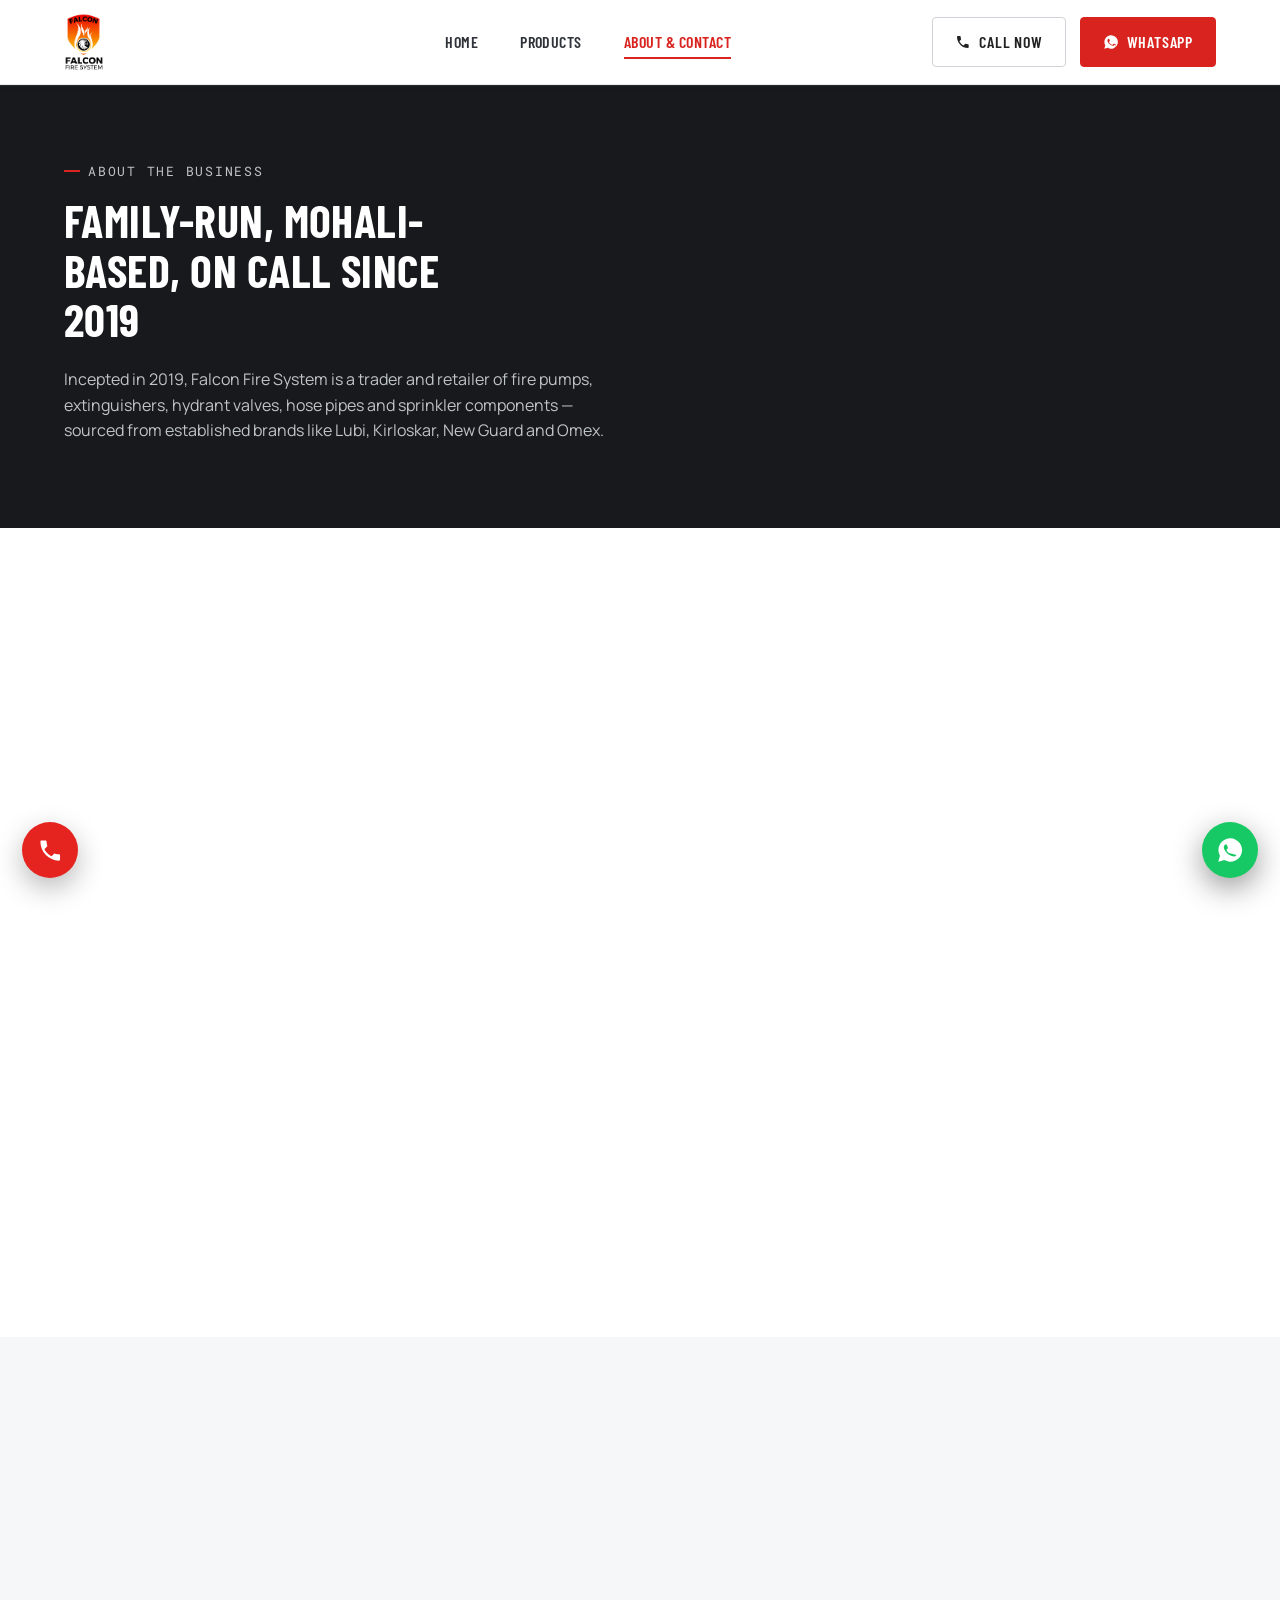
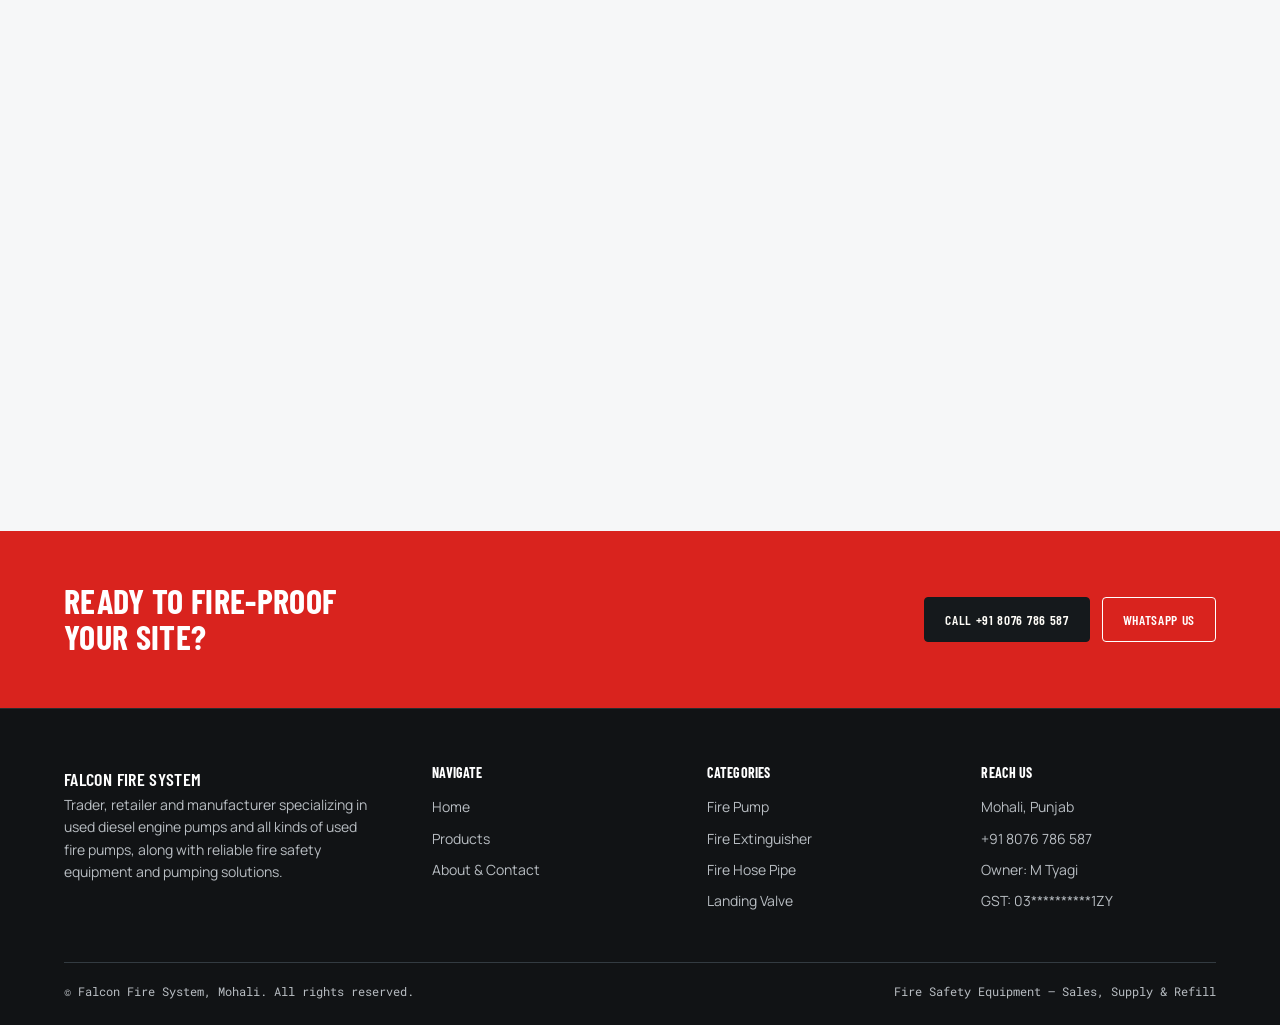
==== commit 75a12785: "Update project" ====
--- a/contact.html
+++ b/contact.html
@@ -1,231 +1,219 @@
 <!DOCTYPE html>
+
 <html lang="en">
 <head>
-<meta charset="UTF-8">
-<meta name="viewport" content="width=device-width, initial-scale=1.0">
+<meta charset="utf-8"/>
+<meta content="width=device-width, initial-scale=1.0" name="viewport"/>
 <title>About &amp; Contact | Falcon Fire System, Mohali</title>
-<meta name="description" content="About Falcon Fire System — a Mohali-based fire safety trader since 2019. Call, WhatsApp or send an enquiry to owner M Tyagi.">
-<link rel="icon" href="data:image/svg+xml,%3Csvg xmlns='http://www.w3.org/2000/svg' viewBox='0 0 100 100'%3E%3Ccircle cx='50' cy='50' r='48' fill='%23cf2a1c'/%3E%3Ctext x='50' y='68' font-size='60' text-anchor='middle' fill='white'%3E%F0%9F%94%A5%3C/text%3E%3C/svg%3E">
-<link rel="stylesheet" href="style.css">
+<meta content="About Falcon Fire System — a Mohali-based fire safety trader since 2019. Call, WhatsApp or send an enquiry to owner M Tyagi." name="description"/>
+<link href="data:image/svg+xml,%3Csvg xmlns='http://www.w3.org/2000/svg' viewBox='0 0 100 100'%3E%3Ccircle cx='50' cy='50' r='48' fill='%23cf2a1c'/%3E%3Ctext x='50' y='68' font-size='60' text-anchor='middle' fill='white'%3E%F0%9F%94%A5%3C/text%3E%3C/svg%3E" rel="icon"/>
+<link href="style.css" rel="stylesheet"/>
 </head>
 <body>
-
 <div class="hazard"></div>
 <header class="site-header">
-  <div class="wrap header-inner">
-    <a href="index.html" class="brand" aria-label="Falcon Fire System Home">
-      <img src="assets/falcon-fire-system-logo.png" alt="Falcon Fire System" class="brand-logo">
-    </a>
-    <nav class="main-nav" id="mainNav">
-      <ul>
-        <li><a href="index.html">Home</a></li>
-        <li><a href="products.html">Products</a></li>
-        <li><a href="contact.html" class="active">About &amp; Contact</a></li>
-      </ul>
-    </nav>
-    <div class="header-cta">
-      <a href="tel:+918076786587" class="btn btn-ghost"><svg viewBox="0 0 24 24" fill="currentColor"><path d="M6.6 10.8c1.4 2.7 3.6 4.9 6.3 6.3l2.1-2.1c.3-.3.7-.4 1-.2 1.1.4 2.3.6 3.5.6.6 0 1 .4 1 1V20c0 .6-.4 1-1 1C10.6 21 3 13.4 3 4c0-.6.4-1 1-1h3.5c.6 0 1 .4 1 1 0 1.2.2 2.4.6 3.5.1.4 0 .8-.2 1L6.6 10.8Z"/></svg><span class="btn-ghost-text">Call Now</span></a>
-      
-<a href="tel:+918076786587" class="phone-float" aria-label="Call +91 8076 786 587" title="Call +91 8076 786 587">
-  <svg viewBox="0 0 24 24" aria-hidden="true"><path d="M6.6 10.8c1.4 2.7 3.6 4.9 6.3 6.3l2.1-2.1c.3-.3.7-.4 1-.2 1.1.4 2.3.6 3.5.6.6 0 1 .4 1 1V20c0 .6-.4 1-1 1C10.6 21 3 13.4 3 4c0-.6.4-1 1-1h3.5c.6 0 1 .4 1 1 0 1.2.2 2.4.6 3.5.1.4 0 .8-.2 1L6.6 10.8Z"/></svg>
+<div class="wrap header-inner">
+<a aria-label="Falcon Fire System Home" class="brand" href="index.html">
+<img alt="Falcon Fire System" class="brand-logo" src="assets/falcon-fire-system-logo.png"/>
 </a>
-<a href="https://wa.me/918076786587?text=Hi%20Falcon%20Fire%20System%2C%20I%27d%20like%20a%20quote." target="_blank" rel="noopener" class="btn btn-fire"><svg viewBox="0 0 24 24" fill="currentColor"><path d="M12 2a10 10 0 0 0-8.6 15L2 22l5.2-1.4A10 10 0 1 0 12 2Zm5.6 14.2c-.2.6-1.3 1.2-1.8 1.3-.5.1-1 .1-3.3-.7-2.8-1-4.5-3.9-4.7-4.1-.1-.2-1.1-1.5-1.1-2.8s.7-2 .9-2.3c.2-.2.5-.3.7-.3h.5c.2 0 .4 0 .6.5.2.6.7 1.9.8 2 .1.2.1.4 0 .6-.1.2-.2.3-.4.5-.2.2-.4.4-.5.6-.2.2-.4.4-.2.7.2.4.9 1.5 1.9 2.4 1.3 1.2 2.4 1.5 2.8 1.7.4.2.6.1.8-.1.2-.3.9-1 1.1-1.4.2-.3.5-.3.8-.2.3.1 2 .9 2.3 1.1.3.2.5.3.6.4.1.2.1.9-.1 1.5Z"/></svg>WhatsApp</a>
-    </div>
-    <button class="nav-toggle" id="navToggle" aria-label="Toggle menu" aria-expanded="false">
-      <svg viewBox="0 0 24 24" fill="none" stroke="currentColor" stroke-width="2"><path d="M3 6h18M3 12h18M3 18h18"/></svg>
-    </button>
-  </div>
+<nav class="main-nav" id="mainNav">
+<ul>
+<li><a href="index.html">Home</a></li>
+<li><a href="products.html">Products</a></li>
+<li><a class="active" href="contact.html">About &amp; Contact</a></li>
+</ul>
+</nav>
+<div class="header-cta">
+<a class="btn btn-ghost" href="tel:+918076786587"><svg fill="currentColor" viewbox="0 0 24 24"><path d="M6.6 10.8c1.4 2.7 3.6 4.9 6.3 6.3l2.1-2.1c.3-.3.7-.4 1-.2 1.1.4 2.3.6 3.5.6.6 0 1 .4 1 1V20c0 .6-.4 1-1 1C10.6 21 3 13.4 3 4c0-.6.4-1 1-1h3.5c.6 0 1 .4 1 1 0 1.2.2 2.4.6 3.5.1.4 0 .8-.2 1L6.6 10.8Z"></path></svg><span class="btn-ghost-text">Call Now</span></a>
+<a aria-label="Call +91 8076 786 587" class="phone-float" href="tel:+918076786587" title="Call +91 8076 786 587">
+<svg aria-hidden="true" viewbox="0 0 24 24"><path d="M6.6 10.8c1.4 2.7 3.6 4.9 6.3 6.3l2.1-2.1c.3-.3.7-.4 1-.2 1.1.4 2.3.6 3.5.6.6 0 1 .4 1 1V20c0 .6-.4 1-1 1C10.6 21 3 13.4 3 4c0-.6.4-1 1-1h3.5c.6 0 1 .4 1 1 0 1.2.2 2.4.6 3.5.1.4 0 .8-.2 1L6.6 10.8Z"></path></svg>
+</a>
+<a class="btn btn-fire" href="https://wa.me/918076786587?text=Hi%20Falcon%20Fire%20System%2C%20I%27d%20like%20a%20quote." rel="noopener" target="_blank"><svg fill="currentColor" viewbox="0 0 24 24"><path d="M12 2a10 10 0 0 0-8.6 15L2 22l5.2-1.4A10 10 0 1 0 12 2Zm5.6 14.2c-.2.6-1.3 1.2-1.8 1.3-.5.1-1 .1-3.3-.7-2.8-1-4.5-3.9-4.7-4.1-.1-.2-1.1-1.5-1.1-2.8s.7-2 .9-2.3c.2-.2.5-.3.7-.3h.5c.2 0 .4 0 .6.5.2.6.7 1.9.8 2 .1.2.1.4 0 .6-.1.2-.2.3-.4.5-.2.2-.4.4-.5.6-.2.2-.4.4-.2.7.2.4.9 1.5 1.9 2.4 1.3 1.2 2.4 1.5 2.8 1.7.4.2.6.1.8-.1.2-.3.9-1 1.1-1.4.2-.3.5-.3.8-.2.3.1 2 .9 2.3 1.1.3.2.5.3.6.4.1.2.1.9-.1 1.5Z"></path></svg>WhatsApp</a>
+</div>
+<button aria-expanded="false" aria-label="Toggle menu" class="nav-toggle" id="navToggle">
+<svg fill="none" stroke="currentColor" stroke-width="2" viewbox="0 0 24 24"><path d="M3 6h18M3 12h18M3 18h18"></path></svg>
+</button>
+</div>
 </header>
-
 <section class="bg-ink" style="padding:52px 0 40px;">
-  <div class="wrap">
-    <p class="eyebrow">About The Business</p>
-    <h1 style="color:#fff;font-size:clamp(30px,4vw,46px);max-width:20ch;">Family-run, Mohali-based, on call since 2019</h1>
-    <p style="max-width:56ch;">Incepted in 2019, Falcon Fire System is a trader and retailer of fire pumps, extinguishers, hydrant valves, hose pipes and sprinkler components — sourced from established brands like Lubi, Kirloskar, New Guard and Omex.</p>
-  </div>
+<div class="wrap">
+<p class="eyebrow">About The Business</p>
+<h1 style="color:#fff;font-size:clamp(30px,4vw,46px);max-width:20ch;">Family-run, Mohali-based, on call since 2019</h1>
+<p style="max-width:56ch;">Incepted in 2019, Falcon Fire System is a trader and retailer of fire pumps, extinguishers, hydrant valves, hose pipes and sprinkler components — sourced from established brands like Lubi, Kirloskar, New Guard and Omex.</p>
+</div>
 </section>
 <div class="hazard thin"></div>
-
 <section>
-  <div class="wrap split">
-    <div class="reveal">
-      <p class="eyebrow">Who We Are</p>
-      <h2 style="font-size:28px;">Equipping sites across the tricity, one enquiry at a time</h2>
-      <p>Falcon Fire System operates out of Mohali, Punjab, supplying fire safety equipment to industrial units, housing societies, offices and commercial buildings. Every enquiry — whether it's a single extinguisher refill or a multi-pump installation — goes directly to owner M Tyagi.</p>
-      <p>Our catalogue spans eight equipment families: fire pumps, fire extinguishers, hose pipes, trolley-mounted units, landing valves, sprinklers, pipe nozzles and hose boxes, drawing on trusted manufacturers so that whatever leaves our stock meets the fire rating a site actually needs.</p>
-      <div class="stat-row">
-        <div class="stat-box"><strong>2019</strong><span>Business Incepted</span></div>
-        <div class="stat-box"><strong>5.0★</strong><span>Customer Rating</span></div>
-        <div class="stat-box"><strong>88%</strong><span>Response Rate</span></div>
-      </div>
-      <p class="eyebrow" style="margin-top:8px;">Deals In</p>
-      <table class="hsn-table">
-        <thead><tr><th>HSN Code</th><th>Description</th></tr></thead>
-        <tbody>
-          <tr><td>3813</td><td>Preparations &amp; charges for fire extinguishers; charged fire-extinguishing grenades</td></tr>
-        </tbody>
-      </table>
-    </div>
-
-    <div class="reveal">
-      <div class="info-tag">
-        <div class="hero-tag-head" style="border-bottom-color:rgba(255,255,255,.2);">
-          <strong>Reach Us</strong>
-          <span class="mono">FFS-01</span>
-        </div>
-        <div class="info-row"><span>Business</span><span>Falcon Fire System</span></div>
-        <div class="info-row"><span>Owner</span><span>M Tyagi</span></div>
-        <div class="info-row"><span>Location</span><span>Mohali, Punjab</span></div>
-        <div class="info-row"><span>Phone</span><span><a href="tel:+918076786587">+91 8076 786 587</a></span></div>
-        <div class="info-row"><span>GST No.</span><span>03**********1ZY</span></div>
-        <div class="info-row"><span>Rating</span><span>5.0 / 5 (2 reviews)</span></div>
-        <div class="info-row"><span>Response</span><span>88% response rate</span></div>
-        <div class="info-row"><span>Hours</span><span>Mon–Sat, 9:00 AM – 7:00 PM</span></div>
-      </div>
-      <div style="display:flex;gap:12px;margin-top:20px;">
-        <a href="tel:+918076786587" class="btn btn-outline" style="flex:1;justify-content:center;">Call Now</a>
-        <a href="https://wa.me/918076786587?text=Hi%20Falcon%20Fire%20System%2C%20I%27d%20like%20a%20quote." target="_blank" rel="noopener" class="btn btn-fire" style="flex:1;justify-content:center;">WhatsApp</a>
-      </div>
-    </div>
-  </div>
+<div class="wrap split">
+<div class="reveal">
+<p class="eyebrow">Who We Are</p>
+<h2 style="font-size:28px;">Equipping sites across the tricity, one enquiry at a time</h2>
+<p>Falcon Fire System operates out of Mohali, Punjab, supplying fire safety equipment to industrial units, housing societies, offices and commercial buildings. Every enquiry — whether it's a single extinguisher refill or a multi-pump installation — goes directly to owner M Tyagi.</p>
+<p>Our catalogue spans eight equipment families: fire pumps, fire extinguishers, hose pipes, trolley-mounted units, landing valves, sprinklers, pipe nozzles and hose boxes, drawing on trusted manufacturers so that whatever leaves our stock meets the fire rating a site actually needs.</p>
+<div class="stat-row">
+<div class="stat-box"><strong>2019</strong><span>Business Incepted</span></div>
+<div class="stat-box"><strong>5.0★</strong><span>Customer Rating</span></div>
+<div class="stat-box"><strong>88%</strong><span>Response Rate</span></div>
+</div>
+<p class="eyebrow" style="margin-top:8px;">Deals In</p>
+<table class="hsn-table">
+<thead><tr><th>HSN Code</th><th>Description</th></tr></thead>
+<tbody>
+<tr><td>3813</td><td>Preparations &amp; charges for fire extinguishers; charged fire-extinguishing grenades</td></tr>
+</tbody>
+</table>
+</div>
+<div class="reveal">
+<div class="info-tag">
+<div class="hero-tag-head" style="border-bottom-color:rgba(255,255,255,.2);">
+<strong>Reach Us</strong>
+<span class="mono">FFS-01</span>
+</div>
+<div class="info-row"><span>Business</span><span>Falcon Fire System</span></div>
+<div class="info-row"><span>Owner</span><span>M Tyagi</span></div>
+<div class="info-row"><span>Location</span><span>Mohali, Punjab</span></div>
+<div class="info-row"><span>Phone</span><span><a href="tel:+918076786587">+91 8076 786 587</a></span></div>
+<div class="info-row"><span>GST No.</span><span>03**********1ZY</span></div>
+<div class="info-row"><span>Rating</span><span>5.0 / 5 (2 reviews)</span></div>
+<div class="info-row"><span>Response</span><span>88% response rate</span></div>
+<div class="info-row"><span>Hours</span><span>Mon–Sat, 9:00 AM – 7:00 PM</span></div>
+</div>
+<div style="display:flex;gap:12px;margin-top:20px;">
+<a class="btn btn-outline" href="tel:+918076786587" style="flex:1;justify-content:center;">Call Now</a>
+<a class="btn btn-fire" href="https://wa.me/918076786587?text=Hi%20Falcon%20Fire%20System%2C%20I%27d%20like%20a%20quote." rel="noopener" style="flex:1;justify-content:center;" target="_blank">WhatsApp</a>
+</div>
+</div>
+</div>
 </section>
-
 <section class="bg-dim">
-  <div class="wrap split">
-    <div class="reveal">
-      <p class="eyebrow">Send An Enquiry</p>
-      <h2 style="font-size:28px;">Tell us what your site needs</h2>
-      <p>Fill this in and it opens a pre-filled WhatsApp message straight to Falcon Fire System — no account, no waiting on email.</p>
-      <form class="contact-form" id="contactForm" novalidate>
-        <div class="field">
-          <label for="name">Your Name</label>
-          <input type="text" id="name" name="name" placeholder="e.g. Rohan Mehta" required>
-        </div>
-        <div class="field">
-          <label for="phone">Phone Number</label>
-          <input type="tel" id="phone" name="phone" placeholder="e.g. 98xxxxxxxx" required>
-        </div>
-        <div class="field">
-          <label for="product">Product Interested In</label>
-          <select id="product" name="product">
-            <option value="">Select a category</option>
-            <option>Fire Pump</option>
-            <option>Electric Fire Pump Set</option>
-            <option>Diesel Fire Pump Set</option>
-            <option>Fire Pump Control Panel</option>
-            <option>Fire Pump Manifold / Assembly</option>
-            <option>Electric Fire Pump Set</option>
-            <option>Diesel Fire Pump Set</option>
-            <option>Fire Pump Control Panel</option>
-            <option>Fire Pump Manifold / Assembly</option>
-            <option>Fire Extinguisher</option>
-            <option>Fire Hose Pipe</option>
-            <option>Trolley Mounted Extinguisher</option>
-            <option>Landing Valve</option>
-            <option>Fire Sprinkler</option>
-            <option>Pipe Nozzle</option>
-            <option>Fire Hose Box</option>
-            <option>Not Sure / Ask Falcon</option>
-          </select>
-        </div>
-        <div class="field">
-          <label for="message">Your Enquiry</label>
-          <textarea id="message" name="message" placeholder="Quantity, site type and any specific brand or rating you need..." required></textarea>
-        </div>
-        <button type="submit" class="btn btn-fire" style="justify-content:center;">Send via WhatsApp</button>
-        <p class="form-status" id="formStatus"></p>
-        <p class="form-note">Prefer to talk? Call <a href="tel:+918076786587" style="color:var(--fire);">+91 8076 786 587</a> directly, Mon–Sat, 9 AM – 7 PM.</p>
-      </form>
-    </div>
-
-    <div class="reveal">
-      <p class="eyebrow">Find Us</p>
-      <h2 style="font-size:28px;">Mohali, Punjab</h2>
-      <p>Based in Mohali, serving the wider tricity area — Chandigarh, Panchkula and beyond — along with dispatch to sites across the region.</p>
-      <div class="map-block">
-        <iframe
-          src="https://www.google.com/maps?q=Mohali,Punjab&output=embed"
-          width="100%" height="100%" style="border:0;" allowfullscreen loading="lazy"
-          referrerpolicy="no-referrer-when-downgrade"
-          title="Falcon Fire System location map">
-        </iframe>
-      </div>
-    </div>
-  </div>
+<div class="wrap split">
+<div class="reveal">
+<p class="eyebrow">Send An Enquiry</p>
+<h2 style="font-size:28px;">Tell us what your site needs</h2>
+<p>Fill this in and it opens a pre-filled WhatsApp message straight to Falcon Fire System — no account, no waiting on email.</p>
+<form class="contact-form" id="contactForm" novalidate="">
+<div class="field">
+<label for="name">Your Name</label>
+<input id="name" name="name" placeholder="e.g. Rohan Mehta" required="" type="text"/>
+</div>
+<div class="field">
+<label for="phone">Phone Number</label>
+<input id="phone" name="phone" placeholder="e.g. 98xxxxxxxx" required="" type="tel"/>
+</div>
+<div class="field">
+<label for="product">Product Interested In</label>
+<select id="product" name="product">
+<option value="">Select a category</option>
+<option>Fire Pump</option>
+<option>Electric Fire Pump Set</option>
+<option>Diesel Fire Pump Set</option>
+<option>Fire Pump Control Panel</option>
+<option>Fire Pump Manifold / Assembly</option>
+<option>Electric Fire Pump Set</option>
+<option>Diesel Fire Pump Set</option>
+<option>Fire Pump Control Panel</option>
+<option>Fire Pump Manifold / Assembly</option>
+<option>Fire Extinguisher</option>
+<option>Fire Hose Pipe</option>
+<option>Trolley Mounted Extinguisher</option>
+<option>Landing Valve</option>
+<option>Fire Sprinkler</option>
+<option>Pipe Nozzle</option>
+<option>Fire Hose Box</option>
+<option>Fire Hydrant / Landing Valve</option><option>Hose Reel Drum</option><option>Inlet Breeching</option><option>CO2 Fire Extinguisher</option><option>Fire Fighting Hose Pipe</option><option>Fire Sprinkler &amp; Accessories</option><option>Fire Fighting Equipment</option><option>Not Sure / Ask Falcon</option>
+</select>
+</div>
+<div class="field">
+<label for="message">Your Enquiry</label>
+<textarea id="message" name="message" placeholder="Quantity, site type and any specific brand or rating you need..." required=""></textarea>
+</div>
+<button class="btn btn-fire" style="justify-content:center;" type="submit">Send via WhatsApp</button>
+<p class="form-status" id="formStatus"></p>
+<p class="form-note">Prefer to talk? Call <a href="tel:+918076786587" style="color:var(--fire);">+91 8076 786 587</a> directly, Mon–Sat, 9 AM – 7 PM.</p>
+</form>
+</div>
+<div class="reveal">
+<p class="eyebrow">Find Us</p>
+<h2 style="font-size:28px;">Mohali, Punjab</h2>
+<p>Based in Mohali, serving the wider tricity area — Chandigarh, Panchkula and beyond — along with dispatch to sites across the region.</p>
+<div class="map-block">
+<iframe allowfullscreen="" height="100%" loading="lazy" referrerpolicy="no-referrer-when-downgrade" src="https://www.google.com/maps?q=Mohali,Punjab&amp;output=embed" style="border:0;" title="Falcon Fire System location map" width="100%">
+</iframe>
+</div>
+</div>
+</div>
 </section>
-
 <div class="cta-band">
-  <div class="wrap cta-inner">
-    <h2>Ready to fire-proof your site?</h2>
-    <div class="cta-actions">
-      <a href="tel:+918076786587" class="btn btn-dark">Call +91 8076 786 587</a>
-      <a href="https://wa.me/918076786587?text=Hi%20Falcon%20Fire%20System%2C%20I%27d%20like%20a%20quote." target="_blank" rel="noopener" class="btn btn-ghost" style="border-color:#fff;color:#fff;">WhatsApp Us</a>
-    </div>
-  </div>
-</div>
-
+<div class="wrap cta-inner">
+<h2>Ready to fire-proof your site?</h2>
+<div class="cta-actions">
+<a class="btn btn-dark" href="tel:+918076786587">Call +91 8076 786 587</a>
+<a class="btn btn-ghost" href="https://wa.me/918076786587?text=Hi%20Falcon%20Fire%20System%2C%20I%27d%20like%20a%20quote." rel="noopener" style="border-color:#fff;color:#fff;" target="_blank">WhatsApp Us</a>
+</div>
+</div>
+</div>
 <footer class="site-footer">
-  <div class="wrap">
-    <div class="footer-grid">
-      <div class="footer-brand">
-        <span class="brand-name" style="color:#fff;font-family:'Barlow Condensed',sans-serif;font-size:18px;">Falcon Fire System</span>
-        <p>Trader, retailer and manufacturer specializing in used diesel engine pumps and all kinds of used fire pumps, along with reliable fire safety equipment and pumping solutions.</p>
-      </div>
-      <div>
-        <h4>Navigate</h4>
-        <ul>
-          <li><a href="index.html">Home</a></li>
-          <li><a href="products.html">Products</a></li>
-          <li><a href="contact.html">About &amp; Contact</a></li>
-        </ul>
-      </div>
-      <div>
-        <h4>Categories</h4>
-        <ul>
-          <li><a href="products.html#fire-pump">Fire Pump</a></li>
-          <li><a href="products.html#fire-extinguisher">Fire Extinguisher</a></li>
-          <li><a href="products.html#fire-hose-pipe">Fire Hose Pipe</a></li>
-          <li><a href="products.html#landing-valve">Landing Valve</a></li>
-        </ul>
-      </div>
-      <div>
-        <h4>Reach Us</h4>
-        <ul>
-          <li>Mohali, Punjab</li>
-          <li><a href="tel:+918076786587">+91 8076 786 587</a></li>
-          <li>Owner: M Tyagi</li>
-          <li>GST: 03**********1ZY</li>
-        </ul>
-      </div>
-    </div>
-    <div class="footer-bottom">
-      <span>© <span id="year"></span> Falcon Fire System, Mohali. All rights reserved.</span>
-      <span>Fire Safety Equipment — Sales, Supply &amp; Refill</span>
-    </div>
-  </div>
+<div class="wrap">
+<div class="footer-grid">
+<div class="footer-brand">
+<span class="brand-name" style="color:#fff;font-family:'Barlow Condensed',sans-serif;font-size:18px;">Falcon Fire System</span>
+<p>Trader, retailer and manufacturer specializing in used diesel engine pumps and all kinds of used fire pumps, along with reliable fire safety equipment and pumping solutions.</p>
+</div>
+<div>
+<h4>Navigate</h4>
+<ul>
+<li><a href="index.html">Home</a></li>
+<li><a href="products.html">Products</a></li>
+<li><a href="contact.html">About &amp; Contact</a></li>
+</ul>
+</div>
+<div>
+<h4>Categories</h4>
+<ul>
+<li><a href="products.html#fire-pump">Fire Pump</a></li>
+<li><a href="products.html#fire-extinguisher">Fire Extinguisher</a></li>
+<li><a href="products.html#fire-hose-pipe">Fire Hose Pipe</a></li>
+<li><a href="products.html#landing-valve">Landing Valve</a></li>
+</ul>
+</div>
+<div>
+<h4>Reach Us</h4>
+<ul>
+<li>Mohali, Punjab</li>
+<li><a href="tel:+918076786587">+91 8076 786 587</a></li>
+<li>Owner: M Tyagi</li>
+<li>GST: 03**********1ZY</li>
+</ul>
+</div>
+</div>
+<div class="footer-bottom">
+<span>© <span id="year"></span> Falcon Fire System, Mohali. All rights reserved.</span>
+<span>Fire Safety Equipment — Sales, Supply &amp; Refill</span>
+</div>
+</div>
 </footer>
-
-<a href="https://wa.me/918076786587?text=Hi%20Falcon%20Fire%20System%2C%20I%27d%20like%20a%20quote." target="_blank" rel="noopener" class="whatsapp-float" aria-label="Chat on WhatsApp">
-  <svg viewBox="0 0 24 24"><path d="M12 2a10 10 0 0 0-8.6 15L2 22l5.2-1.4A10 10 0 1 0 12 2Zm5.6 14.2c-.2.6-1.3 1.2-1.8 1.3-.5.1-1 .1-3.3-.7-2.8-1-4.5-3.9-4.7-4.1-.1-.2-1.1-1.5-1.1-2.8s.7-2 .9-2.3c.2-.2.5-.3.7-.3h.5c.2 0 .4 0 .6.5.2.6.7 1.9.8 2 .1.2.1.4 0 .6-.1.2-.2.3-.4.5-.2.2-.4.4-.5.6-.2.2-.4.4-.2.7.2.4.9 1.5 1.9 2.4 1.3 1.２ ２．４ １．５ ２．８ １．７．４．２．６．１．８－．１．２－．３．９－１ Ａｌｌ rights reserved.</span>
-      <span>Fire Pump Systems · Control Panels · Fire Safety Equipment</span>
-    </div>
-  </div>
-</footer>
-
-<a href="https://wa.me/918076786587?text=Hi%20Falcon%20Fire%20System%2C%20I%27d%20like%20a%20quote." target="_blank" rel="noopener" class="whatsapp-float" aria-label="Chat on WhatsApp">
-  <svg viewBox="0 0 24 24"><path d="M12 2a10 10 0 0 0-8.6 15L2 22l5.2-1.4A10 10 0 1 0 12 2Zm5.6 14.2c-.2.6-1.3 1.2-1.8 1.3-.5.1-1 .1-3.3-.7-2.8-1-4.5-3.9-4.7-4.1-.1-.2-1.1-1.5-1.1-2.8s.7-2 .9-2.3c.2-.2.5-.3.7-.3h.5c.2 0 .4 0 .6.5.2.6.7 1.9.8 2 .1.2.1.4 0 .6-.1.2-.2.3-.4.5-.2.2-.4.4-.5.6-.2.2-.4.4-.2.7.2.4.9 1.5 1.9 2.4 1.3 1.２ ２．４ １．５ ２．８ １．７．４．２．６．１．８－．１．２－．３．９－１ Ａｌｌ rights reserved.</span>
-      <span>Fire Pump Systems · Control Panels · Fire Safety Equipment</span>
-    </div>
-  </div>
-</footer>
-
-<a href="https://wa.me/918076786587?text=Hi%20Falcon%20Fire%20System%2C%20I%27d%20like%20a%20quote." target="_blank" rel="noopener" class="whatsapp-float" aria-label="Chat on WhatsApp">
-  <svg viewBox="0 0 24 24"><path d="M12 2a10 10 0 0 0-8.6 15L2 22l5.2-1.4A10 10 0 1 0 12 2Zm5.6 14.2c-.2.6-1.3 1.2-1.8 1.3-.5.1-1 .1-3.3-.7-2.8-1-4.5-3.9-4.7-4.1-.1-.2-1.1-1.5-1.1-2.8s.7-2 .9-2.3c.2-.2.5-.3.7-.3h.5c.2 0 .4 0 .6.5.2.6.7 1.9.8 2 .1.2.1.4 0 .6-.1.2-.2.3-.4.5-.2.2-.4.4-.5.6-.2.2-.4.4-.2.7.2.4.9 1.5 1.9 2.4 1.3 1.２ ２．４ １．５ ２．８ １．７．４．２．６．１．８－．１．２－．３．９－１ Ａｌｌ rights reserved.</span>
-      <span>Fire Pump Systems · Control Panels · Fire Safety Equipment</span>
-    </div>
-  </div>
-</footer>
-
-<a href="https://wa.me/918076786587?text=Hi%20Falcon%20Fire%20System%2C%20I%27d%20like%20a%20quote." target="_blank" rel="noopener" class="whatsapp-float" aria-label="Chat on WhatsApp">
-  <svg viewBox="0 0 24 24"><path d="M12 2a10 10 0 0 0-8.6 15L2 22l5.2-1.4A10 10 0 1 0 12 2Zm5.6 14.2c-.2.6-1.3 1.2-1.8 1.3-.5.1-1 .1-3.3-.7-2.8-1-4.5-3.9-4.7-4.1-.1-.2-1.1-1.5-1.1-2.8s.7-2 .9-2.3c.2-.2.5-.3.7-.3h.5c.2 0 .4 0 .6.5.2.6.7 1.9.8 2 .1.2.1.4 0 .6-.1.2-.2.3-.4.5-.2.2-.4.4-.5.6-.2.2-.4.4-.2.
-</html>
+<a aria-label="Chat on WhatsApp" class="whatsapp-float" href="https://wa.me/918076786587?text=Hi%20Falcon%20Fire%20System%2C%20I%27d%20like%20a%20quote." rel="noopener" target="_blank">
+<svg viewbox="0 0 24 24"><path 918076786587?text='Hi%20Falcon%20Fire%20System%2C%20I%27d%20like%20a%20quote."' aria-label="Chat on WhatsApp" class="whatsapp-float" d="M12 2a10 10 0 0 0-8.6 15L2 22l5.2-1.4A10 10 0 1 0 12 2Zm5.6 14.2c-.2.6-1.3 1.2-1.8 1.3-.5.1-1 .1-3.3-.7-2.8-1-4.5-3.9-4.7-4.1-.1-.2-1.1-1.5-1.1-2.8s.7-2 .9-2.3c.2-.2.5-.3.7-.3h.5c.2 0 .4 0 .6.5.2.6.7 1.9.8 2 .1.2.1.4 0 .6-.1.2-.2.3-.4.5-.2.2-.4.4-.5.6-.2.2-.4.4-.2.7.2.4.9 1.5 1.9 2.4 1.3 1.２ ２．４ １．５ ２．８ １．７．４．２．６．１．８－．１．２－．３．９－１ Ａｌｌ rights reserved.&lt;/span&gt;
+      &lt;span&gt;Fire Pump Systems · Control Panels · Fire Safety Equipment&lt;/span&gt;
+    &lt;/div&gt;
+  &lt;/div&gt;
+&lt;/footer&gt;
+
+&lt;a href=" https:="" rel="noopener" target="_blank" wa.me="">
+<svg viewbox="0 0 24 24"><path 918076786587?text='Hi%20Falcon%20Fire%20System%2C%20I%27d%20like%20a%20quote."' aria-label="Chat on WhatsApp" class="whatsapp-float" d="M12 2a10 10 0 0 0-8.6 15L2 22l5.2-1.4A10 10 0 1 0 12 2Zm5.6 14.2c-.2.6-1.3 1.2-1.8 1.3-.5.1-1 .1-3.3-.7-2.8-1-4.5-3.9-4.7-4.1-.1-.2-1.1-1.5-1.1-2.8s.7-2 .9-2.3c.2-.2.5-.3.7-.3h.5c.2 0 .4 0 .6.5.2.6.7 1.9.8 2 .1.2.1.4 0 .6-.1.2-.2.3-.4.5-.2.2-.4.4-.5.6-.2.2-.4.4-.2.7.2.4.9 1.5 1.9 2.4 1.3 1.２ ２．４ １．５ ２．８ １．７．４．２．６．１．８－．１．２－．３．９－１ Ａｌｌ rights reserved.&lt;/span&gt;
+      &lt;span&gt;Fire Pump Systems · Control Panels · Fire Safety Equipment&lt;/span&gt;
+    &lt;/div&gt;
+  &lt;/div&gt;
+&lt;/footer&gt;
+
+&lt;a href=" https:="" rel="noopener" target="_blank" wa.me="">
+<svg viewbox="0 0 24 24"><path 918076786587?text='Hi%20Falcon%20Fire%20System%2C%20I%27d%20like%20a%20quote."' aria-label="Chat on WhatsApp" class="whatsapp-float" d="M12 2a10 10 0 0 0-8.6 15L2 22l5.2-1.4A10 10 0 1 0 12 2Zm5.6 14.2c-.2.6-1.3 1.2-1.8 1.3-.5.1-1 .1-3.3-.7-2.8-1-4.5-3.9-4.7-4.1-.1-.2-1.1-1.5-1.1-2.8s.7-2 .9-2.3c.2-.2.5-.3.7-.3h.5c.2 0 .4 0 .6.5.2.6.7 1.9.8 2 .1.2.1.4 0 .6-.1.2-.2.3-.4.5-.2.2-.4.4-.5.6-.2.2-.4.4-.2.7.2.4.9 1.5 1.9 2.4 1.3 1.２ ２．４ １．５ ２．８ １．７．４．２．６．１．８－．１．２－．３．９－１ Ａｌｌ rights reserved.&lt;/span&gt;
+      &lt;span&gt;Fire Pump Systems · Control Panels · Fire Safety Equipment&lt;/span&gt;
+    &lt;/div&gt;
+  &lt;/div&gt;
+&lt;/footer&gt;
+
+&lt;a href=" https:="" rel="noopener" target="_blank" wa.me="">
+<svg viewbox="0 0 24 24">&lt;path d="M12 2a10 10 0 0 0-8.6 15L2 22l5.2-1.4A10 10 0 1 0 12 2Zm5.6 14.2c-.2.6-1.3 1.2-1.8 1.3-.5.1-1 .1-3.3-.7-2.8-1-4.5-3.9-4.7-4.1-.1-.2-1.1-1.5-1.1-2.8s.7-2 .9-2.3c.2-.2.5-.3.7-.3h.5c.2 0 .4 0 .6.5.2.6.7 1.9.8 2 .1.2.1.4 0 .6-.1.2-.2.3-.4.5-.2.2-.4.4-.5.6-.2.2-.4.4-.2.
+&lt;/html&gt;
+</svg></path></svg></path></svg></path></svg></a></body></html>
--- a/style.css
+++ b/style.css
@@ -546,3 +546,1071 @@
 .phone-float:hover{transform:scale(1.08);box-shadow:0 14px 34px rgba(0,0,0,.34);}
 .phone-float svg{width:27px;height:27px;fill:#fff;}
 @media(max-width:640px){.phone-float{left:16px;bottom:16px;width:52px;height:52px;}}
+
+/* =========================================================
+   HOME HERO MATCH — compact logo + premium split hero
+   ========================================================= */
+.site-header{
+  background:#fff;
+  color:#15191d;
+  border-bottom:1px solid #e7e7e7;
+  box-shadow:0 1px 0 rgba(0,0,0,.04);
+}
+.header-inner{padding-top:10px;padding-bottom:10px;}
+.brand-logo{
+  height:50px;
+  max-width:128px;
+  width:auto;
+}
+.main-nav a{color:#20252a;font-weight:700;}
+.main-nav a:hover,.main-nav a.active{color:#cf2a1c;border-color:#cf2a1c;}
+.site-header .btn-ghost{color:#15191d;border-color:#aeb4b9;}
+.site-header .btn-ghost:hover{color:#cf2a1c;border-color:#cf2a1c;}
+.nav-toggle{color:#15191d;border-color:#d9d9d9;}
+
+.hero-premium{
+  padding:58px 0 34px;
+  min-height:640px;
+  display:flex;
+  align-items:center;
+  background:
+    radial-gradient(circle at 82% 42%,rgba(207,42,28,.20),transparent 30%),
+    linear-gradient(90deg,rgba(9,12,15,.98) 0%,rgba(10,13,16,.96) 44%,rgba(10,13,16,.82) 67%,rgba(10,13,16,.96) 100%),
+    #0b0e11;
+}
+.hero-premium::after{
+  width:680px;height:680px;right:-120px;top:-80px;
+  background:radial-gradient(circle,rgba(224,39,28,.14) 0%,rgba(224,39,28,0) 68%);
+}
+.hero-premium-grid{
+  display:grid;
+  grid-template-columns:minmax(0,.92fr) minmax(430px,1.08fr);
+  gap:34px;
+  align-items:center;
+  position:relative;
+  z-index:2;
+}
+.hero-premium-copy{padding:14px 0 6px;}
+.hero-kicker{
+  font-family:'Barlow Condensed',sans-serif;
+  color:#ef3326;
+  text-transform:uppercase;
+  letter-spacing:.055em;
+  font-size:20px;
+  font-weight:800;
+  margin:0 0 12px;
+}
+.hero-premium h1{
+  max-width:760px;
+  font-family:'Barlow Condensed',sans-serif;
+  font-size:clamp(50px,5.2vw,76px);
+  line-height:.92;
+  letter-spacing:.005em;
+  text-transform:uppercase;
+  margin:0 0 10px;
+  color:#fff;
+}
+.hero-premium h1 em{font-style:normal;color:#e42b20;display:block;}
+.hero-premium h2{
+  font-family:'Barlow Condensed',sans-serif;
+  color:#fff;
+  text-transform:uppercase;
+  font-size:clamp(24px,2.3vw,34px);
+  line-height:1;
+  letter-spacing:.035em;
+  margin:0 0 24px;
+}
+.hero-premium h2::after{content:"";display:block;width:58px;height:3px;background:#e42b20;margin-top:16px;}
+.hero-premium .hero-lede{
+  max-width:620px;
+  color:#d5d9dd;
+  font-size:16px;
+  line-height:1.72;
+  margin-bottom:24px;
+}
+.hero-premium-actions{margin-bottom:30px;gap:12px;}
+.hero-premium-actions .btn{min-width:185px;justify-content:center;padding:11px 18px;border-radius:3px;}
+.hero-premium-actions .btn>span{display:flex;flex-direction:column;line-height:1.05;align-items:flex-start;}
+.hero-premium-actions .btn b{font-size:15px;font-weight:800;}
+.hero-premium-actions .btn small{font-family:'Manrope',sans-serif;font-size:10.5px;letter-spacing:.01em;text-transform:none;margin-top:4px;opacity:.9;}
+.hero-premium-actions .btn svg{width:19px;height:19px;}
+.hero-whatsapp-btn{border-color:#aeb4b9!important;}
+
+.hero-benefits{
+  display:grid;
+  grid-template-columns:repeat(4,minmax(0,1fr));
+  gap:0;
+  border-top:1px solid rgba(255,255,255,.14);
+  padding-top:20px;
+  max-width:720px;
+}
+.hero-benefits>div{display:flex;align-items:center;gap:10px;padding-right:14px;margin-right:14px;border-right:1px solid rgba(255,255,255,.14);}
+.hero-benefits>div:last-child{border-right:none;margin-right:0;padding-right:0;}
+.hero-benefit-icon{width:31px;height:31px;flex:0 0 31px;display:grid;place-items:center;border:2px solid #e42b20;color:#e42b20;border-radius:8px;font-size:15px;font-weight:900;}
+.hero-benefits p{display:flex;flex-direction:column;margin:0;line-height:1.1;}
+.hero-benefits b{font-family:'Barlow Condensed',sans-serif;text-transform:uppercase;font-size:14px;color:#fff;letter-spacing:.035em;}
+.hero-benefits small{font-size:9.5px;color:#bfc5ca;text-transform:uppercase;letter-spacing:.03em;margin-top:4px;}
+
+.hero-pump-visual{
+  position:relative;
+  min-height:500px;
+  display:flex;
+  align-items:center;
+  justify-content:center;
+  overflow:hidden;
+}
+.hero-pump-glow{position:absolute;width:85%;height:64%;background:radial-gradient(circle,rgba(224,39,28,.22),transparent 66%);filter:blur(12px);}
+.hero-pump-visual img{
+  position:relative;
+  z-index:2;
+  width:100%;
+  max-width:760px;
+  height:470px;
+  object-fit:cover;
+  object-position:center 67%;
+  border-radius:4px;
+  box-shadow:0 30px 70px rgba(0,0,0,.46);
+  border:1px solid rgba(255,255,255,.08);
+}
+.hero-pump-visual::after{
+  content:"";
+  position:absolute;z-index:3;inset:0;
+  pointer-events:none;
+  background:linear-gradient(90deg,#0b0e11 0%,rgba(11,14,17,.04) 22%,rgba(11,14,17,0) 82%,#0b0e11 100%);
+}
+.hero-image-label{
+  position:absolute;z-index:4;right:24px;bottom:35px;
+  background:rgba(8,10,12,.88);border-left:3px solid #e42b20;color:#fff;
+  padding:9px 12px;font-family:'Roboto Mono',monospace;font-size:10px;text-transform:uppercase;letter-spacing:.05em;
+}
+
+@media (max-width:980px){
+  .hero-premium{min-height:auto;padding:52px 0 42px;}
+  .hero-premium-grid{grid-template-columns:1fr;gap:18px;}
+  .hero-pump-visual{min-height:380px;}
+  .hero-pump-visual img{height:390px;max-width:760px;}
+  .hero-benefits{grid-template-columns:repeat(2,1fr);row-gap:16px;}
+  .hero-benefits>div:nth-child(2){border-right:none;}
+}
+@media (max-width:760px){
+  .site-header{background:#fff;}
+  .main-nav{background:#fff;border-top:1px solid #e7e7e7;}
+  .main-nav ul a{color:#20252a;border-bottom:1px solid #ececec;}
+  .brand-logo{height:44px;max-width:112px;}
+  .hero-premium h1{font-size:52px;}
+  .hero-pump-visual{min-height:320px;}
+  .hero-pump-visual img{height:330px;}
+}
+@media (max-width:520px){
+  .header-inner{padding:8px 16px;gap:10px;}
+  .brand-logo{height:39px;max-width:98px;}
+  .header-cta .btn-fire{display:none;}
+  .hero-premium{padding:38px 0 30px;}
+  .hero-kicker{font-size:16px;}
+  .hero-premium h1{font-size:43px;}
+  .hero-premium h2{font-size:23px;}
+  .hero-premium .hero-lede{font-size:14.5px;}
+  .hero-premium-actions{display:grid;grid-template-columns:1fr;}
+  .hero-premium-actions .btn{width:100%;min-width:0;}
+  .hero-benefits{grid-template-columns:1fr 1fr;gap:16px 8px;}
+  .hero-benefits>div{margin-right:0;padding-right:8px;}
+  .hero-benefits b{font-size:12.5px;}
+  .hero-benefits small{font-size:8.5px;}
+  .hero-pump-visual{min-height:250px;margin-top:8px;}
+  .hero-pump-visual img{height:255px;}
+  .hero-image-label{right:10px;bottom:14px;font-size:8.5px;}
+}
+
+/* =========================================================
+   FINAL HOME MATCH — reference layout / black-white-red theme
+   ========================================================= */
+:root{
+  --ref-red:#e32620;
+  --ref-red-dark:#bd1915;
+  --ref-black:#080b0e;
+  --ref-black-2:#11161b;
+  --ref-white:#ffffff;
+  --ref-soft:#f5f5f5;
+  --ref-text:#1b1f22;
+}
+
+body{background:#fff;color:var(--ref-text);font-family:'Manrope',sans-serif;}
+.hazard,.hazard.thin{display:none;}
+.wrap{max-width:1360px;padding-left:42px;padding-right:42px;}
+
+/* header */
+.site-header{background:#fff!important;border-bottom:1px solid #e8e8e8;box-shadow:0 2px 10px rgba(0,0,0,.035);}
+.header-inner{min-height:104px;padding-top:10px;padding-bottom:10px;}
+.brand{min-width:180px;}
+.brand-logo{height:82px!important;max-width:120px!important;width:auto!important;object-fit:contain;}
+.main-nav ul{gap:42px;}
+.main-nav a{font-family:'Barlow Condensed',sans-serif;font-size:17px;font-weight:700;letter-spacing:.03em;color:#111!important;}
+.main-nav a:hover,.main-nav a.active{color:var(--ref-red)!important;border-color:var(--ref-red)!important;}
+.header-cta{gap:14px;}
+.site-header .btn{min-height:50px;border-radius:3px;padding:10px 22px;font-size:16px;font-weight:700;}
+.site-header .btn-fire{background:var(--ref-red);border-color:var(--ref-red);}
+.site-header .btn-ghost{color:#111!important;border-color:#aaa!important;background:#fff;}
+
+/* hero */
+.hero-premium{min-height:620px;padding:54px 0 42px;background:linear-gradient(90deg,#06090c 0%,#0a0e12 52%,#0b0e11 100%)!important;}
+.hero-premium::before{content:"";position:absolute;inset:0;background:radial-gradient(circle at 82% 48%,rgba(227,38,32,.20),transparent 34%),linear-gradient(115deg,transparent 65%,rgba(227,38,32,.08));pointer-events:none;}
+.hero-premium-grid{grid-template-columns:minmax(0,.82fr) minmax(520px,1.18fr);gap:38px;align-items:center;}
+.hero-premium-copy{padding:8px 0;z-index:4;}
+.hero-kicker{font-family:'Barlow Condensed',sans-serif!important;font-size:22px;font-weight:800;letter-spacing:.045em;color:#f13b31!important;margin-bottom:14px;}
+.hero-premium h1{font-family:'Barlow Condensed',sans-serif!important;font-weight:800;font-size:clamp(58px,5.2vw,82px)!important;line-height:.9!important;letter-spacing:.002em!important;max-width:700px!important;margin-bottom:14px!important;}
+.hero-premium h1 em{color:var(--ref-red)!important;display:block;}
+.hero-premium h2{font-family:'Barlow Condensed',sans-serif!important;font-weight:700;font-size:31px!important;letter-spacing:.03em!important;margin-bottom:25px!important;}
+.hero-premium h2::after{width:48px;height:2px;background:var(--ref-red);margin-top:17px;}
+.hero-premium .hero-lede{font-family:'Manrope',sans-serif;font-size:16.5px;line-height:1.72;color:#f0f1f2;max-width:610px;margin-bottom:25px;}
+.hero-premium-actions .btn{min-height:58px;border-radius:3px;padding:10px 24px;}
+.hero-premium-actions .btn b{font-size:17px;}
+.hero-premium-actions .btn small{font-size:11px;}
+.hero-premium-actions .hero-call-btn{background:var(--ref-red);border-color:var(--ref-red);}
+.hero-premium-actions .hero-whatsapp-btn{background:transparent;border-color:#989fa4!important;color:#fff;}
+.hero-benefits{max-width:720px;border-top:0;padding-top:16px;}
+.hero-benefits>div{border-right:1px solid rgba(255,255,255,.18);gap:12px;}
+.hero-benefit-icon{border:0!important;border-radius:0!important;color:var(--ref-red)!important;font-size:28px;width:38px;height:38px;}
+.hero-benefits b{font-size:16px!important;font-weight:700;}
+.hero-benefits small{font-family:'Barlow Condensed',sans-serif;font-size:12px!important;color:#fff;}
+
+.hero-pump-visual{min-height:520px;overflow:visible;justify-content:flex-end;}
+.hero-pump-glow{width:95%;height:72%;background:radial-gradient(circle,rgba(227,38,32,.25),transparent 69%);}
+.hero-pump-visual img{width:100%;max-width:780px;height:510px;object-fit:cover;object-position:center 66%;border:0;border-radius:0;box-shadow:none;filter:contrast(1.08) saturate(1.07);}
+.hero-pump-visual::after{inset:-1px;background:linear-gradient(90deg,#090d11 0%,rgba(9,13,17,.5) 8%,transparent 23%,transparent 96%,rgba(9,13,17,.8) 100%),linear-gradient(0deg,#090d11 0%,transparent 14%,transparent 88%,rgba(9,13,17,.32) 100%);}
+.hero-image-label{display:none;}
+
+/* Products immediately below hero */
+.home-products{background:#f7f7f7;padding:48px 0 68px;}
+.home-products-head{text-align:center;margin-bottom:34px;}
+.home-products-head>span{display:inline-flex;align-items:center;gap:14px;font-family:'Barlow Condensed',sans-serif;font-size:17px;font-weight:800;letter-spacing:.08em;color:var(--ref-red);}
+.home-products-head>span::before,.home-products-head>span::after{content:"";width:52px;height:1px;background:var(--ref-red);}
+.home-products-head h2{font-family:'Barlow Condensed',sans-serif;font-size:44px;font-weight:800;letter-spacing:.015em;margin:4px 0 0;color:#121619;}
+.home-products-head h2 em{font-style:normal;color:var(--ref-red);}
+.home-products-head p{font-size:14px;color:#222;margin:5px 0 0;}
+.home-product-grid{display:grid;grid-template-columns:repeat(4,minmax(0,1fr));gap:20px;}
+.home-product-card{background:#fff;border:1px solid #e1e1e1;border-radius:10px;overflow:hidden;box-shadow:0 7px 20px rgba(0,0,0,.035);transition:transform .2s ease,box-shadow .2s ease;}
+.home-product-card:hover{transform:translateY(-5px);box-shadow:0 18px 38px rgba(0,0,0,.10);}
+.home-product-image{height:218px;padding:12px 12px 0;display:flex;align-items:center;justify-content:center;background:#fff;overflow:hidden;}
+.home-product-image img{width:100%;height:100%;object-fit:contain;transition:transform .25s ease;}
+.home-product-card:hover .home-product-image img{transform:scale(1.035);}
+.home-product-content{padding:4px 24px 24px;}
+.home-product-content h3{font-family:'Barlow Condensed',sans-serif;font-size:24px;font-weight:800;line-height:1.02;letter-spacing:.01em;margin:8px 0 10px;color:#101417;}
+.home-product-content i{display:block;width:34px;height:2px;background:var(--ref-red);margin-bottom:12px;}
+.home-product-content p{font-size:14px;line-height:1.55;color:#4c5155;min-height:65px;margin-bottom:12px;}
+.home-product-link{font-family:'Barlow Condensed',sans-serif;font-size:14px;font-weight:800;letter-spacing:.045em;text-transform:uppercase;color:var(--ref-red);}
+
+/* keep remainder of page in same palette */
+.bg-ink,.site-footer{background:#090d10!important;}
+.bg-ink{color:#fff;}
+.process-num{color:var(--ref-red)!important;}
+.process-item{border-color:#292f34!important;}
+.cta-band{background:var(--ref-red)!important;}
+.btn-fire{background:var(--ref-red);border-color:var(--ref-red);}
+.btn-fire:hover{background:var(--ref-red-dark);border-color:var(--ref-red-dark);}
+.site-footer{border-top:0;}
+.site-footer h4{color:#fff;}
+.site-footer a:hover{color:var(--ref-red);}
+.whatsapp-float{background:#17c964!important;}
+.phone-float{background:var(--ref-red)!important;}
+
+@media(max-width:1100px){
+  .wrap{padding-left:28px;padding-right:28px;}
+  .header-inner{min-height:88px;}
+  .brand-logo{height:70px!important;max-width:100px!important;}
+  .hero-premium-grid{grid-template-columns:1fr 1fr;gap:20px;}
+  .hero-premium h1{font-size:58px!important;}
+  .hero-pump-visual img{height:440px;}
+  .home-product-grid{grid-template-columns:repeat(2,1fr);}
+}
+@media(max-width:760px){
+  .wrap{padding-left:18px;padding-right:18px;}
+  .header-inner{min-height:72px;}
+  .brand-logo{height:58px!important;max-width:86px!important;}
+  .main-nav{background:#fff!important;}
+  .hero-premium{padding:42px 0 34px;}
+  .hero-premium-grid{grid-template-columns:1fr;}
+  .hero-premium h1{font-size:49px!important;}
+  .hero-premium h2{font-size:25px!important;}
+  .hero-pump-visual{min-height:300px;margin-top:4px;}
+  .hero-pump-visual img{height:310px;max-width:100%;}
+  .home-products{padding:42px 0 54px;}
+  .home-products-head h2{font-size:36px;}
+  .home-product-grid{grid-template-columns:1fr 1fr;gap:14px;}
+  .home-product-image{height:170px;}
+  .home-product-content{padding:4px 16px 18px;}
+  .home-product-content h3{font-size:21px;}
+}
+@media(max-width:520px){
+  .brand-logo{height:52px!important;max-width:78px!important;}
+  .hero-premium h1{font-size:44px!important;}
+  .hero-kicker{font-size:18px;}
+  .hero-premium .hero-lede{font-size:14.5px;}
+  .hero-benefits{grid-template-columns:1fr 1fr;}
+  .hero-pump-visual{min-height:245px;}
+  .hero-pump-visual img{height:255px;}
+  .home-product-grid{grid-template-columns:1fr;}
+  .home-product-image{height:225px;}
+  .home-products-head>span::before,.home-products-head>span::after{width:32px;}
+}
+
+/* ==========================================================
+   FINAL REFERENCE MATCH — BLACK / RED / WHITE LANDING THEME
+   ========================================================== */
+:root{
+  --ref-red:#e5231f;
+  --ref-black:#050708;
+  --ref-panel:#0d1012;
+  --ref-card:#121517;
+  --ref-white:#ffffff;
+  --ref-muted:#b8bdc2;
+}
+body{background:var(--ref-black)!important;color:var(--ref-white)!important;}
+.hazard,.hazard.thin{display:none!important;}
+.wrap{max-width:1380px;}
+
+/* header */
+.site-header{background:rgba(3,5,6,.97)!important;border-bottom:1px solid rgba(255,255,255,.12)!important;box-shadow:none!important;}
+.header-inner{min-height:100px;padding-top:12px;padding-bottom:12px;}
+.brand-logo{height:66px!important;max-width:110px!important;width:auto!important;}
+.main-nav a{color:#f3f3f3!important;font-size:16px;font-weight:700;}
+.main-nav a:hover,.main-nav a.active{color:var(--ref-red)!important;border-color:var(--ref-red)!important;}
+.site-header .btn-ghost{color:#fff!important;border-color:#777!important;background:transparent!important;}
+.site-header .btn-fire{background:var(--ref-red)!important;border-color:var(--ref-red)!important;color:#fff!important;}
+
+/* hero — same left/right balance as supplied reference */
+.hero-premium{
+  min-height:650px!important;
+  padding:54px 0 32px!important;
+  background:#050708!important;
+  isolation:isolate;
+  overflow:hidden!important;
+}
+.hero-premium::before{
+  content:"";position:absolute;inset:0;z-index:-3;
+  background:
+    linear-gradient(90deg,rgba(3,5,6,.99) 0%,rgba(3,5,6,.94) 35%,rgba(3,5,6,.68) 61%,rgba(3,5,6,.76) 100%),
+    url('assets/products/diesel-engine-fire-pump-skid.webp') 90% 48%/58% auto no-repeat;
+  filter:saturate(.55) brightness(.46) contrast(1.12);
+  opacity:.72;
+}
+.hero-premium::after{
+  content:"";position:absolute;inset:0;z-index:-2;pointer-events:none;
+  background:radial-gradient(circle at 76% 52%,rgba(229,35,31,.18),transparent 31%),linear-gradient(90deg,rgba(0,0,0,.15),transparent 55%,rgba(0,0,0,.25));
+}
+.hero-premium-grid{grid-template-columns:minmax(0,.9fr) minmax(540px,1.1fr)!important;gap:34px!important;align-items:center!important;}
+.hero-premium-copy{z-index:5!important;}
+.hero-kicker{font-family:'Barlow Condensed',sans-serif!important;color:var(--ref-red)!important;font-size:24px!important;font-weight:700!important;letter-spacing:.025em!important;text-transform:uppercase;}
+.hero-premium h1{font-family:'Barlow Condensed',sans-serif!important;font-size:clamp(62px,5.4vw,88px)!important;font-weight:800!important;line-height:.88!important;letter-spacing:0!important;color:#fff!important;text-shadow:0 3px 20px rgba(0,0,0,.35);}
+.hero-premium h1 em{color:var(--ref-red)!important;}
+.hero-premium h2{font-family:'Barlow Condensed',sans-serif!important;font-size:32px!important;font-weight:700!important;color:#fff!important;}
+.hero-premium .hero-lede{font-family:'Manrope',sans-serif!important;color:#f2f2f2!important;font-size:16px!important;line-height:1.7!important;max-width:590px!important;}
+.hero-premium-actions .btn{min-height:60px!important;}
+.hero-premium-actions .hero-call-btn{background:var(--ref-red)!important;border-color:var(--ref-red)!important;}
+.hero-premium-actions .hero-whatsapp-btn{color:#fff!important;border-color:#9a9a9a!important;background:rgba(0,0,0,.18)!important;backdrop-filter:blur(4px);}
+.hero-benefits{border-top:1px solid rgba(255,255,255,.14)!important;}
+.hero-benefits>div{border-right:1px solid rgba(255,255,255,.16)!important;}
+.hero-benefits b{color:#fff!important;}
+.hero-benefits small{color:#d7d7d7!important;}
+.hero-benefit-icon{color:var(--ref-red)!important;}
+
+/* Right pump: large, slightly tilted/perspective, fades into transparent black */
+.hero-pump-visual{min-height:520px!important;overflow:visible!important;justify-content:flex-end!important;perspective:1200px;z-index:3;}
+.hero-pump-glow{width:92%!important;height:72%!important;background:radial-gradient(circle,rgba(229,35,31,.24),transparent 68%)!important;}
+.hero-pump-visual img{
+  width:108%!important;max-width:850px!important;height:510px!important;
+  object-fit:cover!important;object-position:center 65%!important;
+  transform:perspective(1200px) rotateY(-5deg) rotateZ(-1.15deg) translateX(12px)!important;
+  transform-origin:center center;
+  filter:contrast(1.12) saturate(1.12) drop-shadow(0 28px 30px rgba(0,0,0,.55))!important;
+  border:0!important;border-radius:0!important;box-shadow:none!important;
+  clip-path:polygon(2% 3%,100% 0,100% 100%,0 97%);
+}
+.hero-pump-visual::after{
+  content:""!important;position:absolute!important;inset:-10px -20px!important;z-index:3!important;pointer-events:none!important;
+  background:linear-gradient(90deg,#050708 0%,rgba(5,7,8,.82) 5%,transparent 20%,transparent 92%,rgba(5,7,8,.6) 100%),linear-gradient(0deg,#050708 0%,transparent 14%,transparent 90%,rgba(5,7,8,.4) 100%)!important;
+}
+.hero-image-label{display:none!important;}
+
+/* products — dark cards like reference */
+.home-products{background:linear-gradient(180deg,#090c0e 0%,#07090a 100%)!important;padding:58px 0 74px!important;border-top:1px solid rgba(255,255,255,.08);}
+.home-products-head>span{color:var(--ref-red)!important;}
+.home-products-head>span::before,.home-products-head>span::after{background:var(--ref-red)!important;}
+.home-products-head h2{color:#fff!important;font-size:48px!important;}
+.home-products-head h2 em{color:var(--ref-red)!important;}
+.home-products-head p{color:#e3e3e3!important;}
+.home-product-grid{gap:20px!important;}
+.home-product-card{background:linear-gradient(145deg,#15191b,#0d1012)!important;border:1px solid #383c3f!important;border-radius:8px!important;box-shadow:0 16px 36px rgba(0,0,0,.22)!important;}
+.home-product-card:hover{border-color:rgba(229,35,31,.75)!important;box-shadow:0 20px 42px rgba(0,0,0,.42)!important;}
+.home-product-image{height:235px!important;background:radial-gradient(circle at 50% 45%,#24282b 0%,#111416 68%,#0c0f10 100%)!important;padding:18px!important;}
+.home-product-image img{filter:drop-shadow(0 16px 18px rgba(0,0,0,.45));}
+.home-product-content{padding:8px 25px 26px!important;}
+.home-product-content h3{color:#fff!important;font-size:27px!important;}
+.home-product-content i{background:var(--ref-red)!important;}
+.home-product-content p{color:#d0d3d5!important;}
+.home-product-link{color:var(--ref-red)!important;}
+
+/* rest of page follows same palette */
+.bg-ink{background:#050708!important;border-top:1px solid rgba(255,255,255,.08);}
+.bg-ink .section-head p,.bg-ink p{color:#bfc4c8!important;}
+.process-item{border-color:#303437!important;}
+.process-num{color:var(--ref-red)!important;}
+.cta-band{background:linear-gradient(90deg,#b81714,#e5231f,#b81714)!important;color:#fff!important;}
+.cta-band h2{color:#fff!important;}
+.site-footer{background:#030506!important;border-top:1px solid #282c2e!important;}
+.site-footer h4,.site-footer .brand-name{color:#fff!important;}
+.site-footer p,.site-footer li,.site-footer a,.footer-bottom{color:#bfc4c8!important;}
+.site-footer a:hover{color:var(--ref-red)!important;}
+.phone-float{background:var(--ref-red)!important;}
+.whatsapp-float{box-shadow:0 10px 30px rgba(0,0,0,.4)!important;}
+
+@media(max-width:1050px){
+  .hero-premium-grid{grid-template-columns:1fr 1fr!important;}
+  .hero-pump-visual img{height:430px!important;width:112%!important;}
+}
+@media(max-width:820px){
+  .header-inner{min-height:78px;}
+  .brand-logo{height:54px!important;max-width:90px!important;}
+  .hero-premium{padding:42px 0 32px!important;}
+  .hero-premium-grid{grid-template-columns:1fr!important;}
+  .hero-premium::before{background:linear-gradient(rgba(3,5,6,.90),rgba(3,5,6,.96)),url('assets/products/diesel-engine-fire-pump-skid.webp') center/cover no-repeat;}
+  .hero-pump-visual{min-height:320px!important;justify-content:center!important;}
+  .hero-pump-visual img{width:100%!important;height:320px!important;transform:perspective(1000px) rotateY(-3deg) rotateZ(-.7deg)!important;}
+  .home-product-grid{grid-template-columns:repeat(2,1fr)!important;}
+}
+@media(max-width:560px){
+  .brand-logo{height:48px!important;max-width:78px!important;}
+  .hero-kicker{font-size:19px!important;}
+  .hero-premium h1{font-size:47px!important;}
+  .hero-premium h2{font-size:24px!important;}
+  .hero-pump-visual{min-height:250px!important;}
+  .hero-pump-visual img{height:250px!important;}
+  .home-products-head h2{font-size:37px!important;}
+  .home-product-grid{grid-template-columns:1fr!important;}
+  .home-product-image{height:230px!important;}
+}
+
+
+/* =========================================================
+   FINAL USER REQUEST — EXACT TRANSPARENT HERO PUMP + RECOVERED SECTIONS
+   ========================================================= */
+.hero-premium::before{
+  background:
+    linear-gradient(90deg,rgba(3,5,6,.995) 0%,rgba(3,5,6,.97) 34%,rgba(3,5,6,.78) 60%,rgba(3,5,6,.88) 100%),
+    radial-gradient(circle at 78% 48%,rgba(229,35,31,.16),transparent 38%)!important;
+  filter:none!important;
+  opacity:1!important;
+}
+.hero-premium::after{
+  background:
+    linear-gradient(90deg,rgba(0,0,0,.18),transparent 55%,rgba(0,0,0,.20)),
+    radial-gradient(circle at 82% 52%,rgba(229,35,31,.18),transparent 33%)!important;
+}
+.hero-pump-visual{
+  min-height:520px!important;
+  display:flex!important;
+  align-items:center!important;
+  justify-content:flex-end!important;
+  overflow:visible!important;
+  perspective:1400px!important;
+}
+.hero-pump-visual img{
+  width:112%!important;
+  max-width:890px!important;
+  height:auto!important;
+  max-height:540px!important;
+  object-fit:contain!important;
+  object-position:center!important;
+  transform:perspective(1400px) rotateY(-5.5deg) rotateZ(-1deg) translate3d(22px,5px,0)!important;
+  transform-origin:54% 60%!important;
+  clip-path:none!important;
+  background:transparent!important;
+  filter:saturate(1.08) contrast(1.07) drop-shadow(0 30px 34px rgba(0,0,0,.62))!important;
+}
+.hero-pump-visual::after{display:none!important;}
+.hero-pump-glow{
+  width:92%!important;height:70%!important;
+  background:radial-gradient(ellipse at center,rgba(229,35,31,.18) 0%,rgba(229,35,31,.06) 40%,transparent 72%)!important;
+  filter:blur(18px)!important;
+}
+
+/* recovered category section */
+.home-products + section:not(.bg-dim):not(.bg-ink){
+  background:#090c0e!important;
+  color:#fff!important;
+  border-top:1px solid rgba(255,255,255,.08)!important;
+}
+.home-products + section .section-head h2{color:#fff!important;}
+.home-products + section .section-head p{color:#bfc4c8!important;}
+.home-products + section .tag-card{
+  background:linear-gradient(145deg,#15191b,#0d1012)!important;
+  border:1px solid #34393c!important;
+  box-shadow:0 14px 34px rgba(0,0,0,.18)!important;
+}
+.home-products + section .tag-card::before{background:#090c0e!important;border-color:#e5231f!important;}
+.home-products + section .tag-card::after{border-color:#34393c!important;}
+.home-products + section .tag-card h3{color:#fff!important;}
+.home-products + section .tag-card .count{color:#bfc4c8!important;}
+.home-products + section .tag-card-num{color:#e5231f!important;}
+.home-products + section .tag-card:hover{border-color:#e5231f!important;box-shadow:0 18px 42px rgba(0,0,0,.38)!important;}
+
+/* recovered featured product section */
+.bg-dim{
+  background:linear-gradient(180deg,#07090a,#0c0f11)!important;
+  color:#fff!important;
+  border-top:1px solid rgba(255,255,255,.08)!important;
+}
+.bg-dim .section-head h2{color:#fff!important;}
+.bg-dim .section-head p{color:#bfc4c8!important;}
+.bg-dim .product-card-premium{
+  background:linear-gradient(145deg,#15191b,#0d1012)!important;
+  border-color:#34393c!important;
+  box-shadow:0 16px 38px rgba(0,0,0,.22)!important;
+}
+.bg-dim .product-card-premium:hover{border-color:#e5231f!important;box-shadow:0 22px 46px rgba(0,0,0,.42)!important;}
+.bg-dim .product-card-premium h3{color:#fff!important;}
+.bg-dim .product-desc{color:#bdc2c6!important;}
+.bg-dim .spec-pills span{background:#1b1f21!important;border-color:#373c3f!important;color:#e7e7e7!important;}
+.bg-dim .product-quote{color:#fff!important;}
+.bg-dim .product-quote span{color:#9ea5aa!important;}
+.bg-dim .btn-outline{color:#fff!important;border-color:#555d62!important;background:transparent!important;}
+.bg-dim .btn-outline:hover{border-color:#e5231f!important;color:#fff!important;}
+
+@media(max-width:1050px){
+  .hero-pump-visual img{width:108%!important;max-width:720px!important;max-height:460px!important;transform:perspective(1100px) rotateY(-4deg) rotateZ(-.8deg) translateX(10px)!important;}
+}
+@media(max-width:820px){
+  .hero-premium::before{background:linear-gradient(180deg,#050708 0%,#07090a 100%)!important;}
+  .hero-pump-visual{min-height:320px!important;justify-content:center!important;}
+  .hero-pump-visual img{width:100%!important;max-width:680px!important;max-height:330px!important;transform:perspective(1000px) rotateY(-2.5deg) rotateZ(-.45deg)!important;}
+}
+@media(max-width:560px){
+  .hero-pump-visual{min-height:245px!important;}
+  .hero-pump-visual img{max-height:245px!important;transform:rotateZ(-.35deg)!important;}
+}
+
+/* =========================================================
+   USER FINAL REQUEST — white header + exact hero pump image
+   + smaller hero typography
+   ========================================================= */
+.site-header{
+  background:#ffffff!important;
+  border-bottom:1px solid #e7e7e7!important;
+  box-shadow:0 2px 12px rgba(0,0,0,.06)!important;
+}
+.site-header .main-nav a{color:#111!important;}
+.site-header .main-nav a:hover,.site-header .main-nav a.active{color:#e5231f!important;}
+.site-header .btn-ghost{color:#111!important;border-color:#aeb3b7!important;background:#fff!important;}
+.site-header .nav-toggle span{background:#111!important;}
+
+.hero-kicker{font-size:18px!important;}
+.hero-premium h1{
+  font-size:clamp(44px,4.1vw,64px)!important;
+  line-height:.94!important;
+  font-weight:750!important;
+  max-width:610px!important;
+}
+.hero-premium h2{
+  font-size:25px!important;
+  line-height:1.08!important;
+  font-weight:650!important;
+}
+.hero-premium .hero-lede{font-size:15px!important;line-height:1.65!important;max-width:570px!important;}
+
+/* Exact user supplied transparent pump image — do not crop */
+.hero-pump-visual img{
+  width:112%!important;
+  max-width:900px!important;
+  height:auto!important;
+  max-height:545px!important;
+  object-fit:contain!important;
+  object-position:center!important;
+  transform:perspective(1400px) rotateY(-4.5deg) rotateZ(-.8deg) translate3d(18px,4px,0)!important;
+  transform-origin:center center!important;
+  background:transparent!important;
+  filter:saturate(1.04) contrast(1.04) drop-shadow(0 28px 32px rgba(0,0,0,.58))!important;
+}
+
+@media(max-width:1050px){
+  .hero-premium h1{font-size:50px!important;}
+  .hero-premium h2{font-size:23px!important;}
+}
+@media(max-width:820px){
+  .hero-premium h1{font-size:44px!important;}
+  .hero-premium h2{font-size:22px!important;}
+}
+@media(max-width:560px){
+  .hero-kicker{font-size:16px!important;}
+  .hero-premium h1{font-size:38px!important;}
+  .hero-premium h2{font-size:20px!important;}
+}
+
+/* ==========================================================
+   USER FINAL FIX — exact hero image + white header + smaller hero type
+   Keeps all existing page sections/content intact.
+   ========================================================== */
+
+/* WHITE HEADER ON ALL PAGES */
+.site-header{
+  background:#ffffff!important;
+  color:#111418!important;
+  border-bottom:1px solid #e8e8e8!important;
+  box-shadow:0 3px 14px rgba(0,0,0,.055)!important;
+}
+.site-header .header-inner{
+  min-height:84px!important;
+  padding-top:9px!important;
+  padding-bottom:9px!important;
+}
+.site-header .brand-logo{
+  height:58px!important;
+  max-width:104px!important;
+  width:auto!important;
+  object-fit:contain!important;
+}
+.site-header .main-nav a{
+  color:#16191c!important;
+}
+.site-header .main-nav a:hover,
+.site-header .main-nav a.active{
+  color:#e5231f!important;
+  border-color:#e5231f!important;
+}
+.site-header .btn-ghost{
+  color:#111418!important;
+  background:#fff!important;
+  border-color:#aeb4b9!important;
+}
+.site-header .btn-ghost:hover{
+  color:#e5231f!important;
+  border-color:#e5231f!important;
+  background:#fff!important;
+}
+.site-header .btn-fire{
+  color:#fff!important;
+  background:#e5231f!important;
+  border-color:#e5231f!important;
+}
+.site-header .nav-toggle{
+  color:#16191c!important;
+  background:#fff!important;
+  border-color:#d9dde0!important;
+}
+
+/* HERO BACKGROUND — dark/translucent industrial feel without duplicating the pump */
+.hero-premium{
+  min-height:610px!important;
+  padding:50px 0 34px!important;
+  background:
+    radial-gradient(circle at 82% 48%,rgba(229,35,31,.20) 0%,rgba(229,35,31,.08) 25%,transparent 50%),
+    linear-gradient(90deg,#050708 0%,#080b0e 49%,#090c0f 100%)!important;
+  overflow:hidden!important;
+}
+.hero-premium::before{
+  content:""!important;
+  position:absolute!important;
+  inset:0!important;
+  z-index:-3!important;
+  opacity:1!important;
+  filter:none!important;
+  background:
+    linear-gradient(rgba(255,255,255,.018) 1px,transparent 1px),
+    linear-gradient(90deg,rgba(255,255,255,.018) 1px,transparent 1px),
+    radial-gradient(ellipse at 77% 52%,rgba(255,255,255,.035),transparent 55%)!important;
+  background-size:52px 52px,52px 52px,auto!important;
+  pointer-events:none!important;
+}
+.hero-premium::after{
+  content:""!important;
+  position:absolute!important;
+  inset:0!important;
+  z-index:-2!important;
+  width:auto!important;
+  height:auto!important;
+  top:0!important;
+  right:0!important;
+  pointer-events:none!important;
+  background:
+    linear-gradient(90deg,rgba(3,5,6,.18) 0%,rgba(3,5,6,.06) 52%,rgba(3,5,6,.20) 100%),
+    radial-gradient(circle at 76% 52%,rgba(229,35,31,.16),transparent 34%)!important;
+}
+.hero-premium-grid{
+  grid-template-columns:minmax(0,.88fr) minmax(520px,1.12fr)!important;
+  gap:28px!important;
+  align-items:center!important;
+}
+
+/* LEFT CONTENT — smaller and less heavy */
+.hero-kicker{
+  font-size:19px!important;
+  font-weight:700!important;
+  letter-spacing:.04em!important;
+  margin-bottom:12px!important;
+}
+.hero-premium h1{
+  font-size:clamp(44px,4.25vw,62px)!important;
+  font-weight:700!important;
+  line-height:.96!important;
+  letter-spacing:.004em!important;
+  max-width:620px!important;
+  margin-bottom:12px!important;
+  text-shadow:none!important;
+}
+.hero-premium h2{
+  font-size:clamp(22px,2vw,28px)!important;
+  font-weight:600!important;
+  line-height:1.05!important;
+  letter-spacing:.025em!important;
+  margin-bottom:22px!important;
+}
+.hero-premium .hero-lede{
+  font-size:15px!important;
+  line-height:1.68!important;
+  max-width:570px!important;
+  color:#e7e9eb!important;
+}
+.hero-premium-actions .btn{
+  min-height:54px!important;
+  padding:10px 20px!important;
+}
+
+/* RIGHT SIDE — EXACT USER-SUPPLIED TRANSPARENT IMAGE */
+.hero-pump-visual{
+  min-height:500px!important;
+  display:flex!important;
+  align-items:center!important;
+  justify-content:flex-end!important;
+  overflow:visible!important;
+  perspective:none!important;
+  z-index:3!important;
+}
+.hero-pump-glow{
+  width:92%!important;
+  height:70%!important;
+  right:0!important;
+  background:radial-gradient(circle,rgba(229,35,31,.24),rgba(229,35,31,.08) 35%,transparent 70%)!important;
+  filter:blur(16px)!important;
+}
+.hero-pump-visual img{
+  position:relative!important;
+  z-index:2!important;
+  display:block!important;
+  width:112%!important;
+  max-width:860px!important;
+  height:auto!important;
+  max-height:535px!important;
+  object-fit:contain!important;
+  object-position:center!important;
+  transform:translateX(24px) rotateZ(-.35deg)!important;
+  transform-origin:center center!important;
+  filter:drop-shadow(0 30px 28px rgba(0,0,0,.48))!important;
+  border:0!important;
+  border-radius:0!important;
+  box-shadow:none!important;
+  clip-path:none!important;
+  background:transparent!important;
+}
+.hero-pump-visual::after{
+  content:""!important;
+  position:absolute!important;
+  inset:0!important;
+  z-index:3!important;
+  pointer-events:none!important;
+  background:linear-gradient(90deg,#070a0c 0%,rgba(7,10,12,.35) 8%,transparent 20%,transparent 100%)!important;
+}
+.hero-image-label{display:none!important;}
+
+/* Mobile/tablet adjustments */
+@media(max-width:1100px){
+  .site-header .brand-logo{height:52px!important;max-width:94px!important;}
+  .hero-premium-grid{grid-template-columns:1fr 1fr!important;gap:18px!important;}
+  .hero-premium h1{font-size:48px!important;}
+  .hero-pump-visual{min-height:410px!important;}
+  .hero-pump-visual img{width:108%!important;max-height:430px!important;transform:translateX(12px) rotateZ(-.25deg)!important;}
+}
+@media(max-width:760px){
+  .site-header{background:#fff!important;}
+  .site-header .main-nav{background:#fff!important;border-top:1px solid #e8e8e8!important;}
+  .site-header .main-nav ul a{color:#16191c!important;border-bottom:1px solid #eceff1!important;}
+  .site-header .brand-logo{height:46px!important;max-width:84px!important;}
+  .hero-premium{padding:38px 0 30px!important;}
+  .hero-premium-grid{grid-template-columns:1fr!important;gap:14px!important;}
+  .hero-premium h1{font-size:43px!important;}
+  .hero-premium h2{font-size:23px!important;}
+  .hero-kicker{font-size:17px!important;}
+  .hero-pump-visual{min-height:300px!important;margin-top:6px!important;justify-content:center!important;}
+  .hero-pump-visual img{width:100%!important;max-height:315px!important;transform:none!important;}
+  .hero-pump-visual::after{display:none!important;}
+}
+@media(max-width:520px){
+  .site-header .brand-logo{height:42px!important;max-width:76px!important;}
+  .hero-premium h1{font-size:38px!important;}
+  .hero-premium h2{font-size:21px!important;}
+  .hero-premium .hero-lede{font-size:14px!important;}
+  .hero-pump-visual{min-height:245px!important;}
+  .hero-pump-visual img{max-height:255px!important;}
+}
+
+/* ==========================================================
+   FINAL SIZE TWEAK — requested white header + smaller hero type
+   ========================================================== */
+.site-header,
+.site-header .header-inner{
+  background:#ffffff!important;
+}
+
+.hero-premium h1{
+  font-size:clamp(38px,3.65vw,54px)!important;
+  font-weight:650!important;
+  line-height:1.02!important;
+}
+.hero-premium h2{
+  font-size:clamp(20px,1.7vw,25px)!important;
+  font-weight:600!important;
+}
+.hero-kicker{
+  font-size:17px!important;
+}
+
+@media(max-width:1100px){
+  .hero-premium h1{font-size:42px!important;}
+  .hero-premium h2{font-size:22px!important;}
+}
+@media(max-width:760px){
+  .hero-premium h1{font-size:36px!important;}
+  .hero-premium h2{font-size:20px!important;}
+  .hero-kicker{font-size:16px!important;}
+}
+@media(max-width:520px){
+  .hero-premium h1{font-size:32px!important;}
+  .hero-premium h2{font-size:18px!important;}
+}
+
+
+/* FINAL MOBILE HEADER + PRODUCTS FIX */
+@media (max-width: 760px){
+  .nav-toggle{display:none!important;}
+}
+
+
+/* ==========================================================
+   FIRE SAFETY EQUIPMENT RANGE - PDF CATALOG EXPANSION
+   ========================================================== */
+.fire-equipment-showcase{
+  padding:76px 0;
+  background:linear-gradient(180deg,#f7f7f7 0%,#ffffff 100%);
+  color:#17191c;
+  border-top:1px solid #e7e7e7;
+  border-bottom:1px solid #e7e7e7;
+}
+.fire-equipment-showcase .section-head{max-width:860px;margin:0 auto 34px;text-align:center;}
+.fire-equipment-showcase .section-head h2{color:#111;font-size:clamp(30px,3vw,46px);line-height:1.05;margin:8px 0 12px;}
+.fire-equipment-showcase .section-head p{color:#5b6168;}
+.fire-equipment-showcase .eyebrow{color:#df241e;font-weight:800;letter-spacing:.12em;text-transform:uppercase;font-size:13px;}
+.equipment-grid{display:grid;grid-template-columns:repeat(4,minmax(0,1fr));gap:18px;}
+.equipment-card{background:#fff;border:1px solid #e4e6e8;border-radius:14px;overflow:hidden;box-shadow:0 10px 30px rgba(0,0,0,.06);transition:.25s ease;}
+.equipment-card:hover{transform:translateY(-5px);box-shadow:0 18px 42px rgba(0,0,0,.11);border-color:#e5231f;}
+.equipment-media{height:210px;background:#f1f2f3;overflow:hidden;display:flex;align-items:center;justify-content:center;}
+.equipment-media img{width:100%;height:100%;object-fit:cover;object-position:center;transition:transform .35s ease;}
+.equipment-card:hover .equipment-media img{transform:scale(1.035);}
+.equipment-body{padding:20px;}
+.equipment-body>span{display:block;color:#e5231f;font-size:12px;font-weight:800;text-transform:uppercase;letter-spacing:.08em;margin-bottom:8px;}
+.equipment-body h3{color:#17191c;font-size:21px;line-height:1.15;margin:0 0 10px;}
+.equipment-body p{color:#656a70;font-size:14px;line-height:1.6;margin:0 0 15px;}
+.equipment-body a{color:#d91f1b;font-weight:800;text-decoration:none;font-size:14px;}
+.equipment-cta{text-align:center;margin-top:32px;}
+.equipment-product-media{background:#f7f7f7!important;}
+.equipment-product-media img{object-fit:contain!important;background:#f7f7f7;padding:8px;}
+
+@media(max-width:1100px){.equipment-grid{grid-template-columns:repeat(2,minmax(0,1fr));}}
+@media(max-width:650px){
+  .fire-equipment-showcase{padding:54px 0;}
+  .equipment-grid{grid-template-columns:1fr;}
+  .equipment-media{height:230px;}
+  .equipment-body h3{font-size:20px;}
+}
+
+/* ==========================================================
+   SIMPLE CLEAN THEME + ALIGNMENT PASS — 20 AUG 2026
+   White / soft gray / charcoal / fire red only.
+   ========================================================== */
+:root{
+  --simple-red:#d9231e;
+  --simple-red-dark:#b91c18;
+  --simple-dark:#17191c;
+  --simple-text:#2b2f33;
+  --simple-muted:#6b7076;
+  --simple-line:#e5e7ea;
+  --simple-soft:#f6f7f8;
+  --simple-white:#ffffff;
+}
+
+body{background:var(--simple-white)!important;color:var(--simple-text)!important;}
+.wrap{max-width:1200px!important;padding-left:24px!important;padding-right:24px!important;}
+section{padding:68px 0!important;}
+.hazard{display:none!important;}
+
+/* Header — simple white */
+.site-header,.site-header .header-inner{background:#fff!important;}
+.site-header{border-bottom:1px solid var(--simple-line)!important;box-shadow:0 2px 10px rgba(0,0,0,.035)!important;}
+.site-header .main-nav a{color:#30343a!important;font-weight:600!important;}
+.site-header .main-nav a:hover,.site-header .main-nav a.active{color:var(--simple-red)!important;border-color:var(--simple-red)!important;}
+.site-header .btn-fire{background:var(--simple-red)!important;border-color:var(--simple-red)!important;color:#fff!important;}
+.site-header .btn-fire:hover{background:var(--simple-red-dark)!important;border-color:var(--simple-red-dark)!important;}
+.site-header .btn-ghost{background:#fff!important;color:#222!important;border-color:#cfd3d7!important;}
+
+/* Hero — keep the strong product presentation, remove extra glows/gradients */
+.hero-premium{background:#111416!important;color:#fff!important;padding:64px 0 58px!important;}
+.hero-premium::before{background:rgba(0,0,0,.32)!important;}
+.hero-premium::after{display:none!important;}
+.hero-premium-grid{grid-template-columns:minmax(0,.9fr) minmax(0,1.1fr)!important;gap:44px!important;align-items:center!important;}
+.hero-premium-copy{max-width:570px!important;}
+.hero-kicker{color:var(--simple-red)!important;font-size:15px!important;letter-spacing:.045em!important;margin-bottom:12px!important;font-weight:700!important;}
+.hero-premium h1{font-size:clamp(34px,3.25vw,48px)!important;font-weight:600!important;line-height:1.06!important;letter-spacing:0!important;margin-bottom:10px!important;max-width:15ch!important;}
+.hero-premium h1 em{color:var(--simple-red)!important;font-style:normal!important;}
+.hero-premium h2{font-size:clamp(19px,1.55vw,23px)!important;font-weight:500!important;letter-spacing:.01em!important;margin-bottom:18px!important;}
+.hero-premium .hero-lede{font-size:15px!important;line-height:1.7!important;color:#c7cbd0!important;max-width:58ch!important;margin-bottom:24px!important;}
+.hero-premium-actions{margin-bottom:28px!important;}
+.hero-benefits{grid-template-columns:repeat(4,minmax(0,1fr))!important;border-top:1px solid rgba(255,255,255,.13)!important;padding-top:18px!important;gap:12px!important;}
+.hero-benefits>div{padding:0 10px!important;border-right:1px solid rgba(255,255,255,.12)!important;align-items:center!important;}
+.hero-benefits>div:first-child{padding-left:0!important;}
+.hero-benefits>div:last-child{border-right:0!important;}
+.hero-benefits p{margin:0!important;}
+.hero-benefits b{font-size:13px!important;}
+.hero-benefits small{font-size:10px!important;color:#aaaeb3!important;}
+.hero-benefit-icon{color:var(--simple-red)!important;}
+.hero-pump-glow{display:none!important;}
+.hero-pump-visual{min-height:390px!important;display:flex!important;align-items:center!important;justify-content:flex-end!important;}
+.hero-pump-visual img{width:112%!important;max-width:none!important;max-height:470px!important;object-fit:contain!important;transform:rotate(1.6deg) translateX(2%)!important;filter:drop-shadow(0 18px 24px rgba(0,0,0,.28))!important;}
+.hero-image-label{display:none!important;}
+
+/* Section headings — consistent left alignment */
+.section-head{align-items:flex-start!important;margin-bottom:32px!important;}
+.section-head h2{font-size:clamp(28px,3vw,38px)!important;line-height:1.12!important;margin-bottom:8px!important;color:var(--simple-dark)!important;}
+.section-head p{color:var(--simple-muted)!important;line-height:1.65!important;}
+.eyebrow{color:var(--simple-red)!important;}
+.eyebrow::before{background:var(--simple-red)!important;}
+
+/* Home pump products — simple white cards */
+.home-products{background:#fff!important;padding:64px 0!important;}
+.home-products-head{text-align:center!important;margin:0 auto 32px!important;max-width:760px!important;}
+.home-products-head>span{color:var(--simple-red)!important;}
+.home-products-head h2{color:var(--simple-dark)!important;font-size:clamp(30px,3vw,40px)!important;}
+.home-products-head h2 em{color:var(--simple-red)!important;}
+.home-products-head p{color:var(--simple-muted)!important;}
+.home-product-grid{display:grid!important;grid-template-columns:repeat(4,minmax(0,1fr))!important;gap:18px!important;align-items:stretch!important;}
+.home-product-card{background:#fff!important;border:1px solid var(--simple-line)!important;border-radius:8px!important;box-shadow:none!important;display:flex!important;flex-direction:column!important;min-height:100%!important;overflow:hidden!important;}
+.home-product-card:hover{transform:translateY(-3px)!important;border-color:#cfd3d7!important;box-shadow:0 10px 24px rgba(0,0,0,.06)!important;}
+.home-product-image{height:180px!important;background:var(--simple-soft)!important;display:flex!important;align-items:center!important;justify-content:center!important;padding:14px!important;}
+.home-product-image img{width:100%!important;height:100%!important;object-fit:contain!important;}
+.home-product-content{padding:18px!important;display:flex!important;flex-direction:column!important;flex:1!important;align-items:flex-start!important;text-align:left!important;}
+.home-product-content h3{font-size:20px!important;color:var(--simple-dark)!important;line-height:1.16!important;margin-bottom:8px!important;}
+.home-product-content i{background:var(--simple-red)!important;width:32px!important;margin:2px 0 12px!important;}
+.home-product-content p{font-size:13.5px!important;line-height:1.6!important;color:var(--simple-muted)!important;margin-bottom:14px!important;}
+.home-product-link{margin-top:auto!important;color:var(--simple-red)!important;font-size:13px!important;font-weight:700!important;}
+
+/* Fire equipment — align every card/image/content */
+.fire-equipment-showcase{background:var(--simple-soft)!important;border-top:1px solid var(--simple-line)!important;border-bottom:1px solid var(--simple-line)!important;padding:64px 0!important;}
+.fire-equipment-showcase .section-head{max-width:900px!important;margin:0 auto 32px!important;text-align:center!important;display:block!important;}
+.fire-equipment-showcase .section-head h2{font-size:clamp(28px,3vw,40px)!important;color:var(--simple-dark)!important;margin:6px auto 10px!important;max-width:850px!important;}
+.fire-equipment-showcase .section-head p{margin:0 auto!important;max-width:720px!important;}
+.equipment-grid{grid-template-columns:repeat(4,minmax(0,1fr))!important;gap:18px!important;align-items:stretch!important;}
+.equipment-card{background:#fff!important;border:1px solid var(--simple-line)!important;border-radius:8px!important;box-shadow:none!important;display:flex!important;flex-direction:column!important;overflow:hidden!important;}
+.equipment-card:hover{transform:translateY(-3px)!important;border-color:#cfd3d7!important;box-shadow:0 10px 24px rgba(0,0,0,.06)!important;}
+.equipment-media{height:185px!important;background:#fff!important;padding:10px!important;}
+.equipment-media img{width:100%!important;height:100%!important;object-fit:contain!important;background:#fff!important;}
+.equipment-body{padding:18px!important;display:flex!important;flex-direction:column!important;flex:1!important;align-items:flex-start!important;text-align:left!important;}
+.equipment-body>span{color:var(--simple-red)!important;font-size:11px!important;margin-bottom:7px!important;}
+.equipment-body h3{font-size:19px!important;color:var(--simple-dark)!important;line-height:1.22!important;min-height:46px!important;margin-bottom:9px!important;}
+.equipment-body p{font-size:13px!important;line-height:1.55!important;color:var(--simple-muted)!important;margin-bottom:12px!important;}
+.equipment-body a{margin-top:auto!important;color:var(--simple-red)!important;font-size:13px!important;}
+.equipment-cta{margin-top:28px!important;}
+
+/* Category cards */
+.tag-grid{grid-template-columns:repeat(4,minmax(0,1fr))!important;gap:16px!important;align-items:stretch!important;}
+.tag-card{background:#fff!important;border:1px solid var(--simple-line)!important;border-radius:7px!important;box-shadow:none!important;padding:18px!important;min-height:150px!important;display:flex!important;flex-direction:column!important;align-items:flex-start!important;text-align:left!important;}
+.tag-card::before{display:none!important;}
+.tag-card-num{color:var(--simple-red)!important;}
+.tag-card h3{font-size:20px!important;color:var(--simple-dark)!important;line-height:1.2!important;margin:10px 0 8px!important;}
+.tag-card .count{margin-top:auto!important;color:var(--simple-muted)!important;font-size:12.5px!important;}
+
+/* Featured cards */
+.bg-dim{background:var(--simple-soft)!important;}
+.bg-dim .section-head h2{color:var(--simple-dark)!important;}
+.bg-dim .section-head p{color:var(--simple-muted)!important;}
+.product-grid-premium{align-items:stretch!important;gap:18px!important;}
+.bg-dim .product-card-premium,.product-card-premium{background:#fff!important;border:1px solid var(--simple-line)!important;border-radius:8px!important;box-shadow:none!important;display:flex!important;flex-direction:column!important;}
+.bg-dim .product-card-premium:hover,.product-card-premium:hover{border-color:#cfd3d7!important;box-shadow:0 10px 24px rgba(0,0,0,.06)!important;transform:translateY(-3px)!important;}
+.bg-dim .product-card-premium h3,.product-card-premium h3{color:var(--simple-dark)!important;}
+.product-card-premium .product-body{display:flex!important;flex-direction:column!important;flex:1!important;padding:18px!important;}
+.product-card-premium .product-cat{color:var(--simple-red)!important;background:#fff5f4!important;border-color:#f0cbc8!important;}
+.product-card-premium .product-desc{color:var(--simple-muted)!important;}
+.product-card-premium .product-actions{margin-top:auto!important;}
+.product-image-wrap{background:#fff!important;}
+.product-image-wrap img{object-fit:contain!important;background:#fff!important;}
+
+/* Process: one restrained dark section */
+.bg-ink{background:#17191c!important;}
+.bg-ink .section-head h2{color:#fff!important;}
+.bg-ink .section-head p{color:#b9bec4!important;}
+.process-list{gap:0!important;border-top:1px solid #333!important;border-bottom:1px solid #333!important;}
+.process-item{padding:24px!important;border-right:1px solid #333!important;}
+.process-item:last-child{border-right:0!important;}
+.process-item h4{color:#fff!important;font-size:19px!important;}
+.process-item p{color:#aeb3b9!important;font-size:13px!important;}
+.process-num{color:var(--simple-red)!important;}
+
+/* CTA + footer */
+.cta-band{background:var(--simple-red)!important;}
+.cta-band h2{color:#fff!important;}
+.site-footer{background:#111315!important;color:#fff!important;}
+.site-footer p,.site-footer li,.site-footer a,.footer-bottom{color:#b8bdc2!important;}
+.site-footer h4{color:#fff!important;}
+.site-footer a:hover{color:#fff!important;}
+
+/* Products page simple palette */
+.catalog-hero{background:#17191c!important;}
+.catalog-hero::after{display:none!important;}
+.catalog-hero h1{font-size:clamp(34px,4vw,52px)!important;font-weight:600!important;}
+.catalog-lede{color:#c4c9ce!important;}
+.catalog-hero-media{background:#fff!important;border:1px solid #333!important;box-shadow:none!important;}
+.catalog-section{background:#fff!important;padding:64px 0 76px!important;}
+.catalog-topline{align-items:start!important;}
+.catalog-topline h2{color:var(--simple-dark)!important;}
+.filter-bar{gap:8px!important;}
+.filter-btn{background:#fff!important;color:#41464c!important;border:1px solid #d9dde1!important;border-radius:4px!important;}
+.filter-btn:hover,.filter-btn.active{background:var(--simple-red)!important;color:#fff!important;border-color:var(--simple-red)!important;}
+.catalog-section .product-grid-premium{grid-template-columns:repeat(3,minmax(0,1fr))!important;gap:18px!important;align-items:stretch!important;}
+.equipment-product-media{background:#fff!important;}
+.equipment-product-media img{background:#fff!important;object-fit:contain!important;padding:10px!important;}
+
+/* Buttons */
+.btn{border-radius:4px!important;font-weight:600!important;}
+.btn-fire{background:var(--simple-red)!important;border-color:var(--simple-red)!important;color:#fff!important;}
+.btn-fire:hover{background:var(--simple-red-dark)!important;border-color:var(--simple-red-dark)!important;}
+.btn-outline{background:#fff!important;color:#333!important;border-color:#cdd1d5!important;}
+.btn-outline:hover{background:#f3f4f5!important;color:#222!important;border-color:#bfc4c8!important;}
+
+@media(max-width:1050px){
+  .hero-premium-grid{grid-template-columns:1fr!important;gap:24px!important;}
+  .hero-premium-copy{max-width:720px!important;}
+  .hero-pump-visual{justify-content:center!important;min-height:320px!important;}
+  .hero-pump-visual img{width:100%!important;max-height:360px!important;transform:none!important;}
+  .home-product-grid,.equipment-grid,.tag-grid{grid-template-columns:repeat(2,minmax(0,1fr))!important;}
+  .catalog-section .product-grid-premium{grid-template-columns:repeat(2,minmax(0,1fr))!important;}
+}
+@media(max-width:760px){
+  section{padding:52px 0!important;}
+  .wrap{padding-left:18px!important;padding-right:18px!important;}
+  .hero-premium{padding:46px 0 42px!important;}
+  .hero-premium h1{font-size:34px!important;}
+  .hero-premium h2{font-size:19px!important;}
+  .hero-benefits{grid-template-columns:repeat(2,minmax(0,1fr))!important;}
+  .hero-benefits>div{border-right:0!important;border-bottom:1px solid rgba(255,255,255,.1)!important;padding:10px 0!important;}
+  .home-product-grid,.equipment-grid,.tag-grid,.catalog-section .product-grid-premium{grid-template-columns:1fr!important;}
+  .home-product-image{height:210px!important;}
+  .equipment-media{height:220px!important;}
+  .equipment-body h3{min-height:0!important;}
+  .process-list{display:grid!important;grid-template-columns:1fr!important;}
+  .process-item{border-right:0!important;border-bottom:1px solid #333!important;}
+  .process-item:last-child{border-bottom:0!important;}
+}
